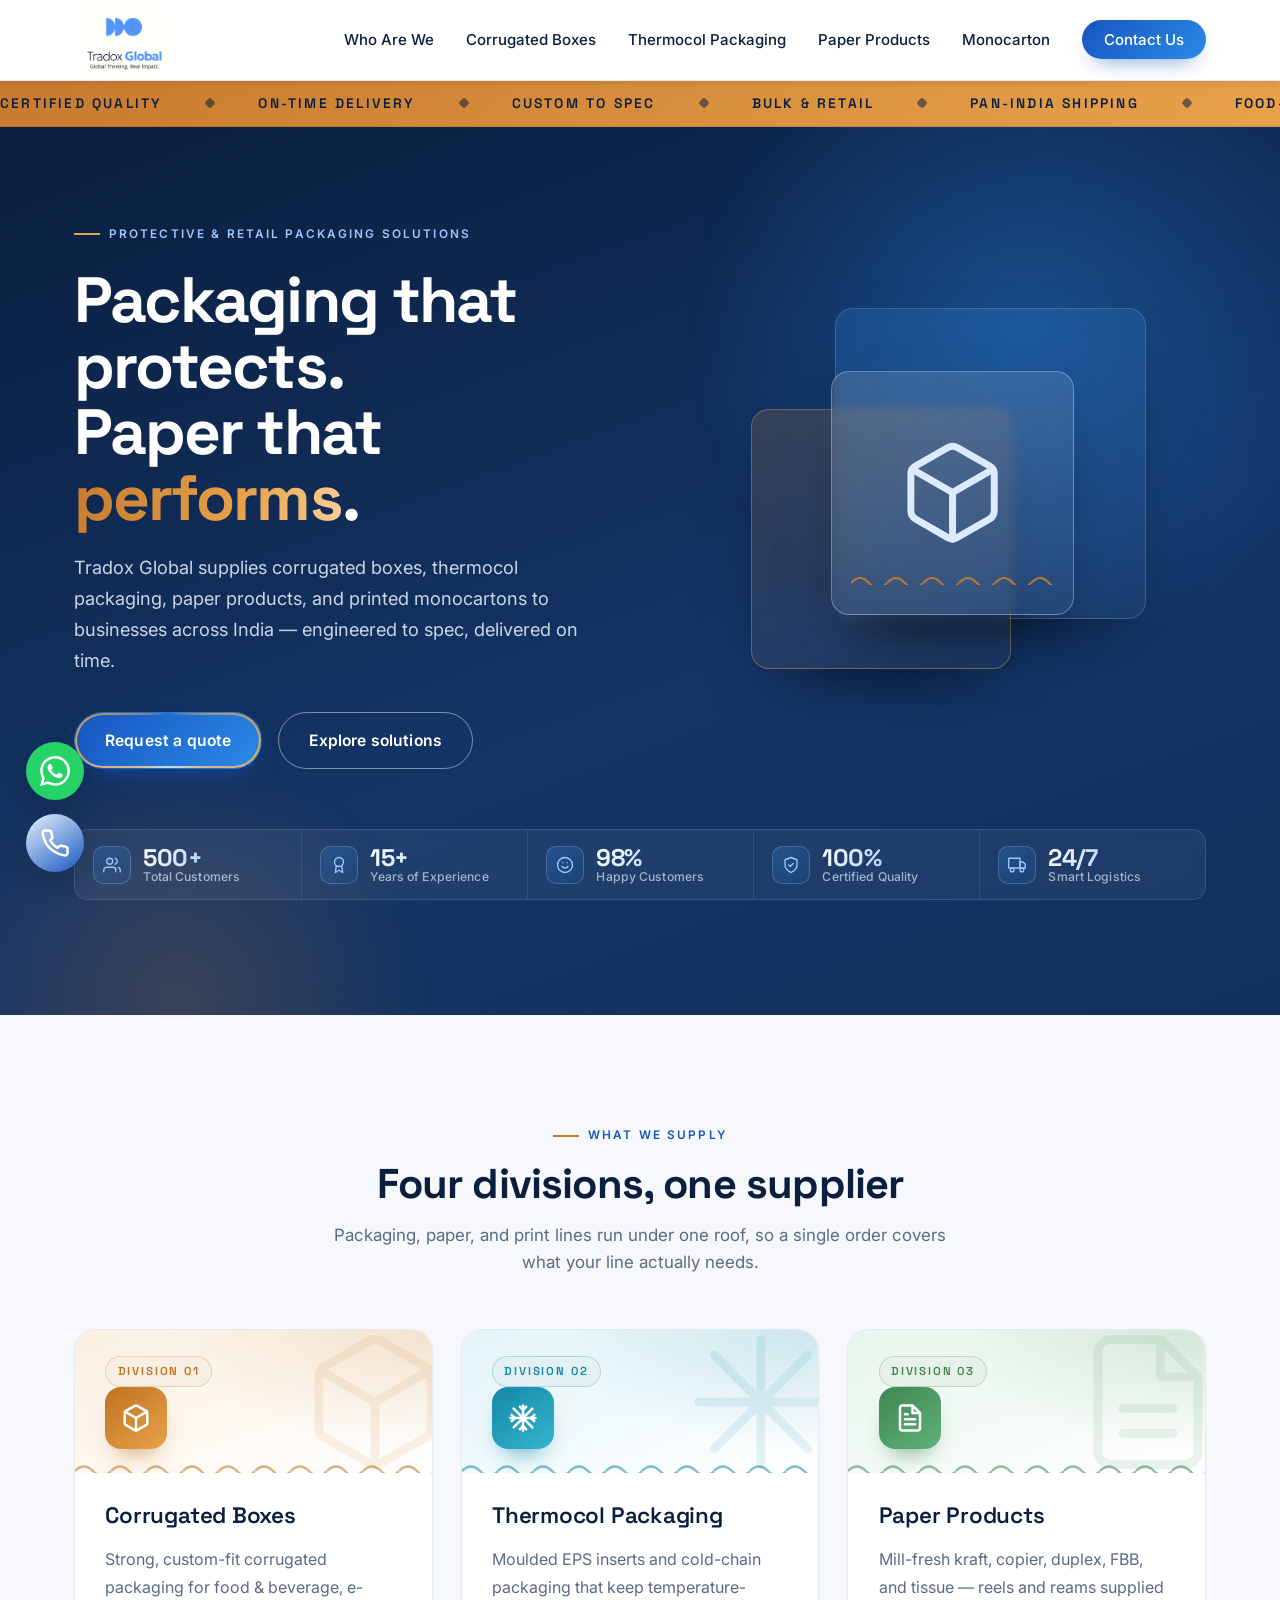
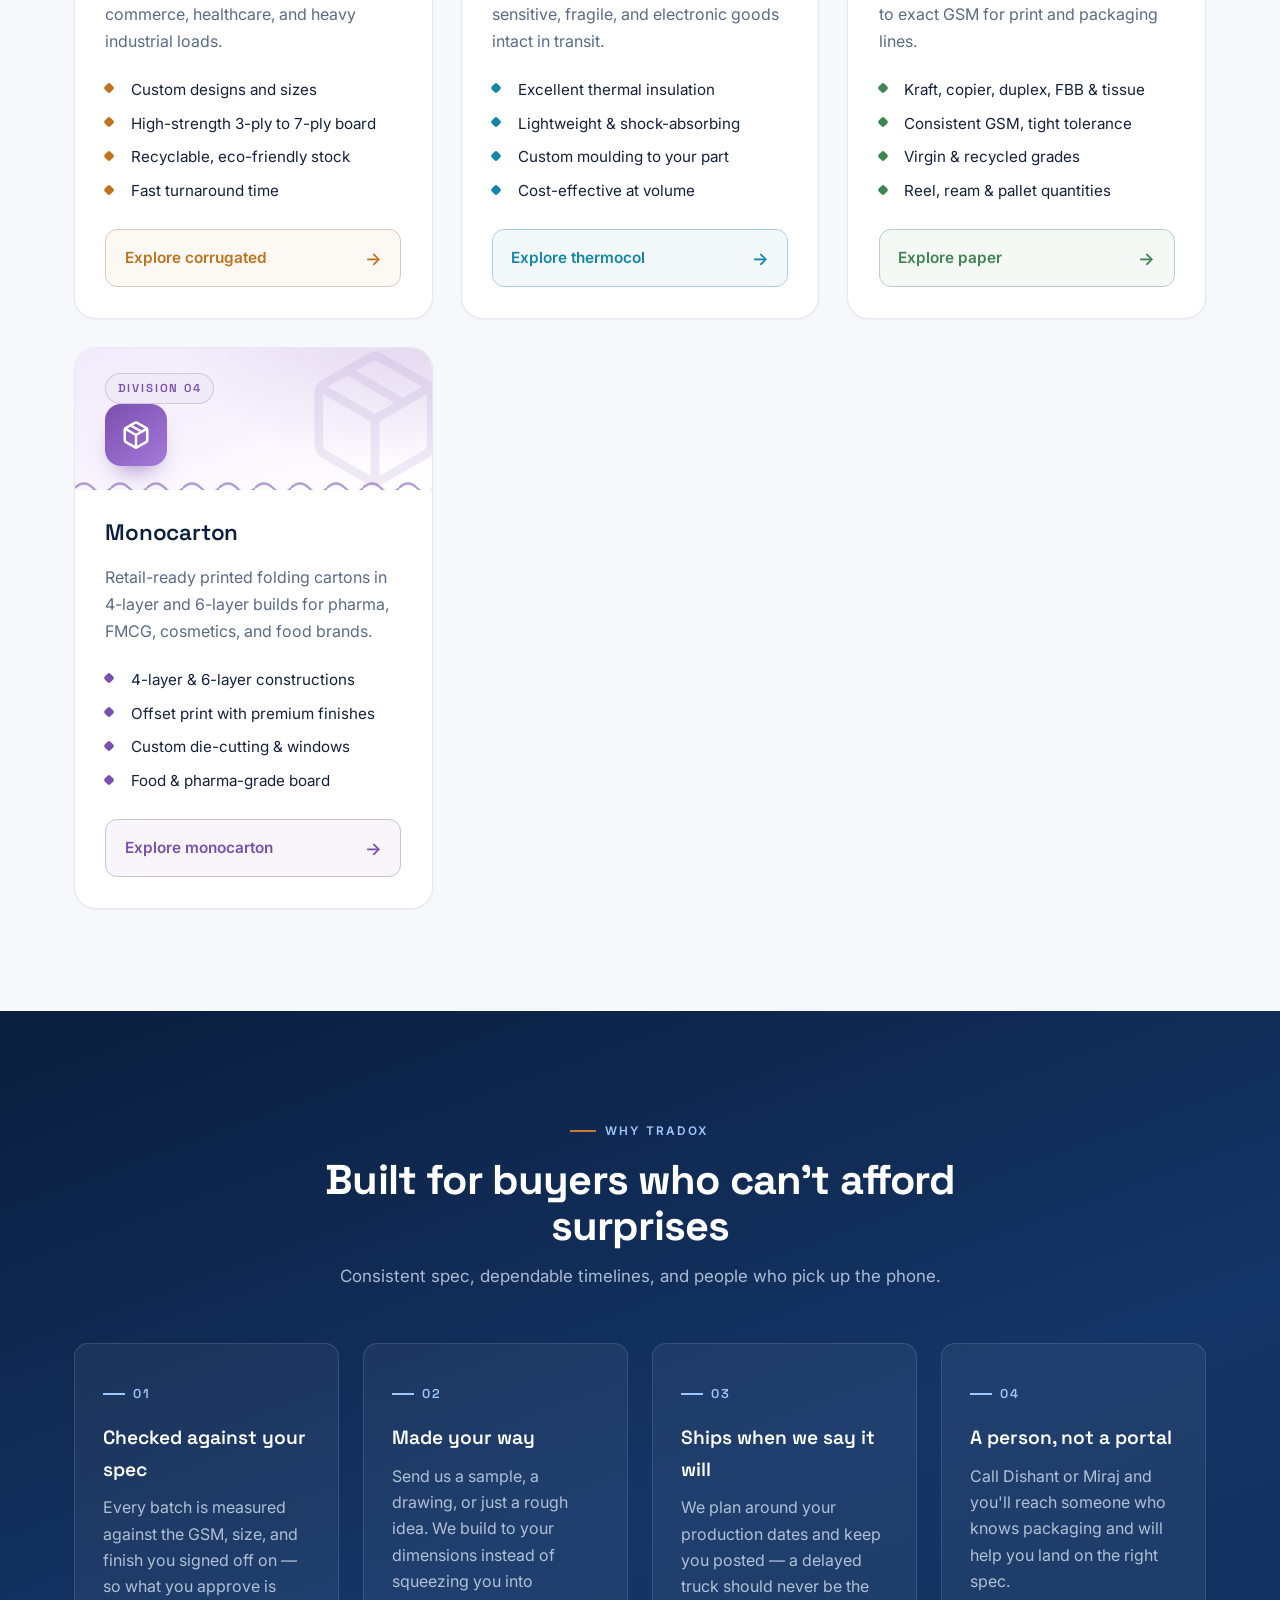
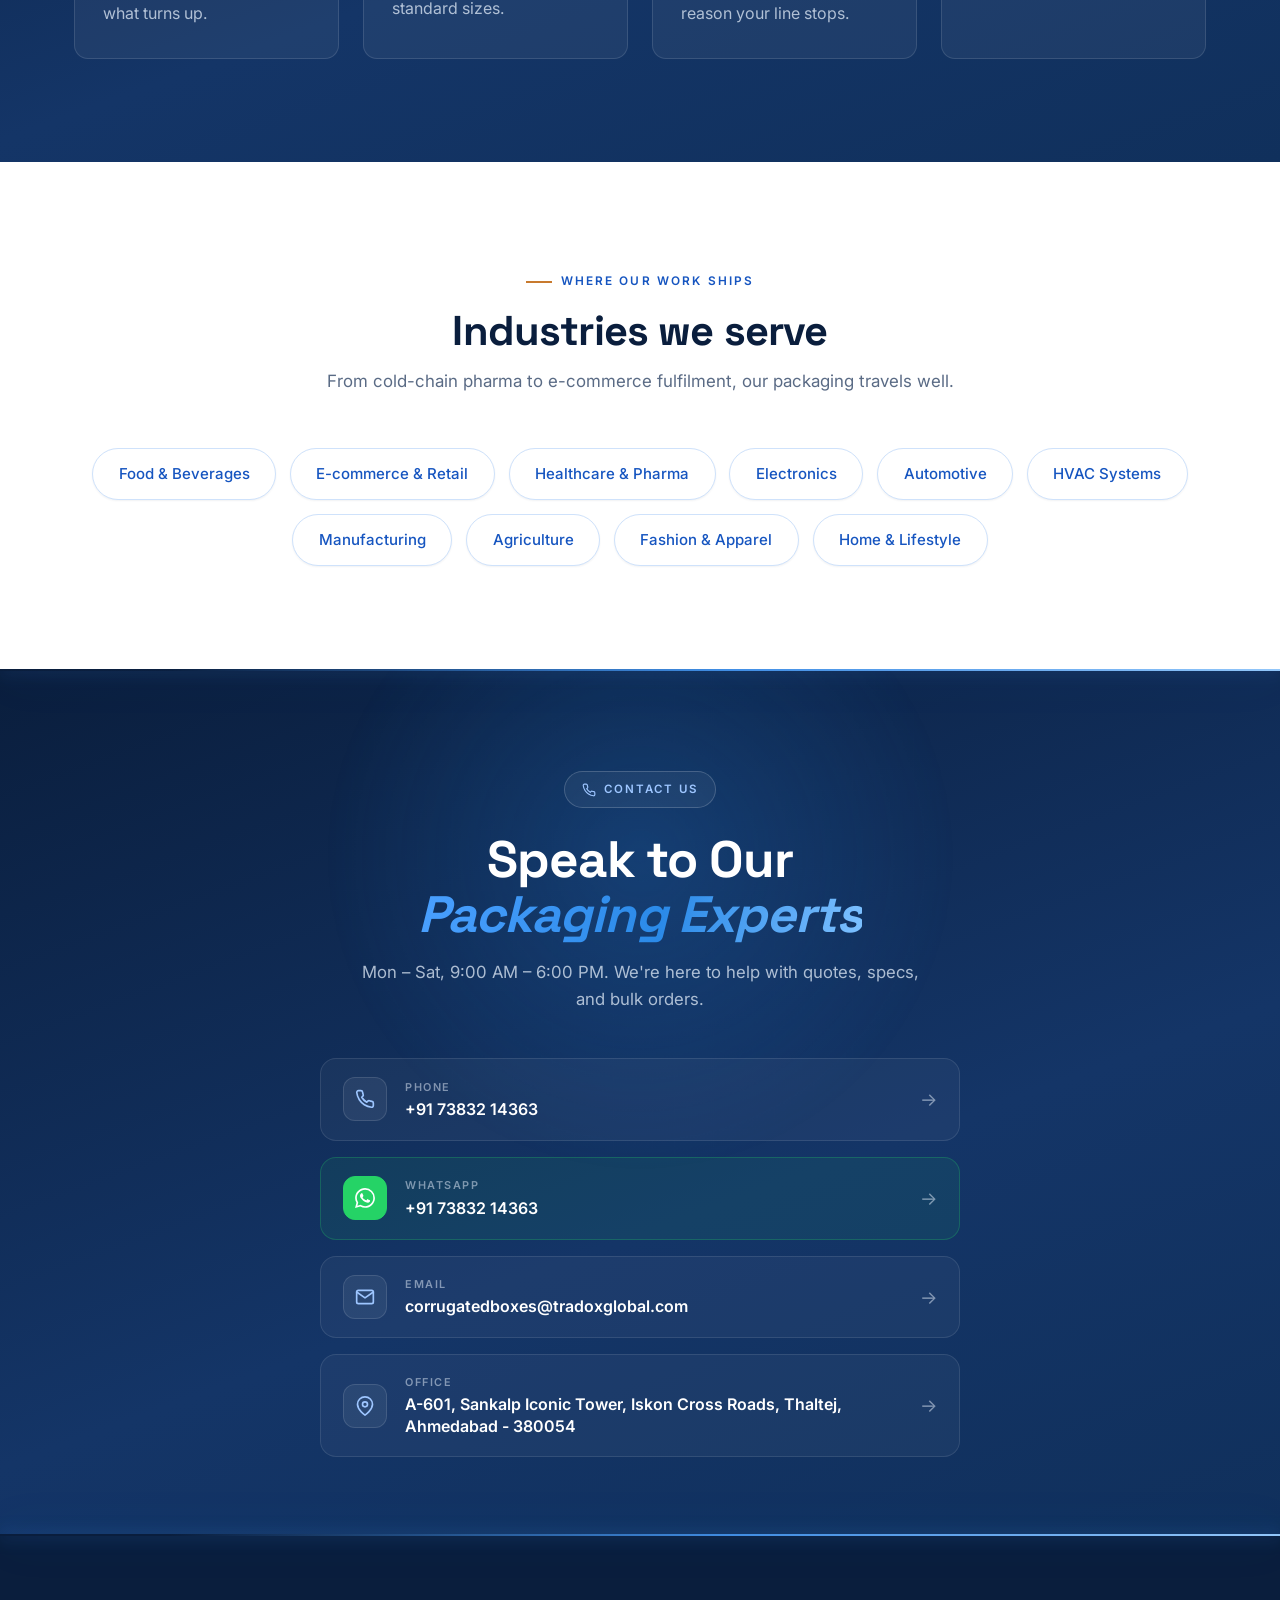
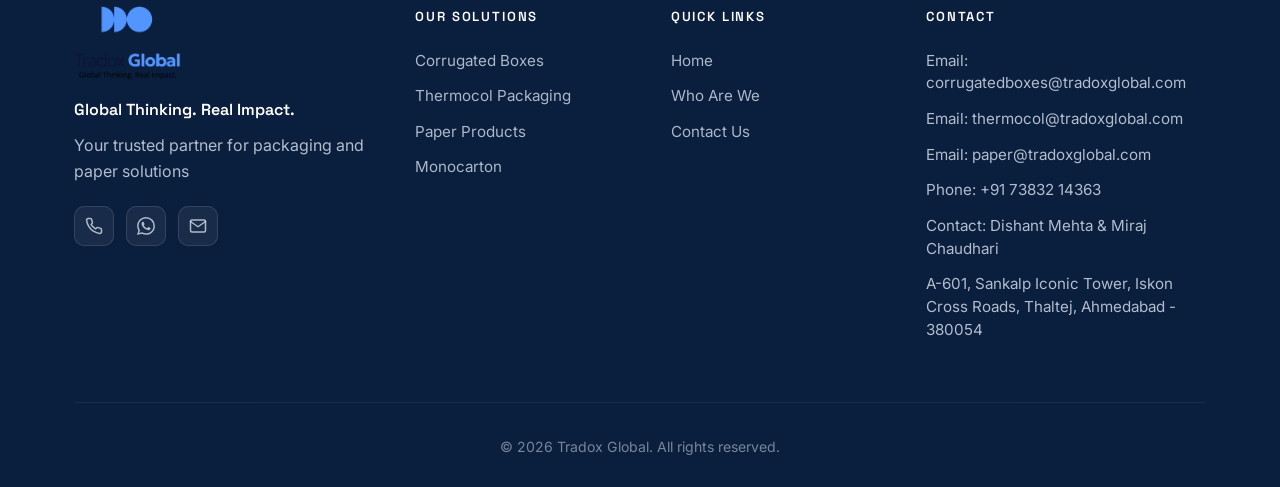
==== index.html @ 4d8f0512 "Add Tradox 'DDO' mark as favicon across all pages Co-authored-by: Cursor <cursoragent@cursor.com>" ====
<!DOCTYPE html>
<html lang="en">
<head>
    <meta charset="UTF-8">
    <meta name="viewport" content="width=device-width, initial-scale=1.0">
    <title>Tradox Global — Corrugated, thermocol, paper & monocarton packaging</title>
    <link rel="preconnect" href="https://fonts.googleapis.com">
    <link rel="preconnect" href="https://fonts.gstatic.com" crossorigin>
    <link href="https://fonts.googleapis.com/css2?family=Inter:wght@400;500;600;700&family=Space+Grotesk:wght@500;600;700&display=swap" rel="stylesheet">
    <link rel="stylesheet" href="styles.css">
    <link rel="icon" type="image/svg+xml" href="/favicon.svg">
    <link rel="alternate icon" href="/logo.png">
    <link rel="apple-touch-icon" href="/logo.png">
</head>
<body>
    <!-- Navigation -->
    <nav class="navbar">
        <div class="container">
            <div class="nav-wrapper">
                <div class="logo">
                    <a href="/">
                        <img src="logo.png" alt="Tradox Global" class="logo-img">
                    </a>
                </div>
                <ul class="nav-menu" id="navMenu">
                    <li><a href="/about">Who Are We</a></li>
                    <li><a href="/corrugated-boxes">Corrugated Boxes</a></li>
                    <li><a href="/thermocol-packaging">Thermocol Packaging</a></li>
                    <li><a href="/paper-products">Paper Products</a></li>
                    <li><a href="/monocarton">Monocarton</a></li>
                    <li><a href="/contact">Contact Us</a></li>
                </ul>
                <button class="mobile-menu-toggle" id="mobileMenuToggle">
                    <span></span>
                    <span></span>
                    <span></span>
                </button>
            </div>
        </div>
    </nav>

    <!-- Capabilities ribbon -->
    <div class="marquee" aria-hidden="true">
        <div class="marquee-track">
            <span class="marquee-item">Certified quality</span>
            <span class="marquee-item">On-time delivery</span>
            <span class="marquee-item">Custom to spec</span>
            <span class="marquee-item">Bulk &amp; retail</span>
            <span class="marquee-item">Pan-India shipping</span>
            <span class="marquee-item">Food-grade options</span>
            <span class="marquee-item">Recyclable stock</span>
            <span class="marquee-item">Engineered protection</span>
            <span class="marquee-item">Certified quality</span>
            <span class="marquee-item">On-time delivery</span>
            <span class="marquee-item">Custom to spec</span>
            <span class="marquee-item">Bulk &amp; retail</span>
            <span class="marquee-item">Pan-India shipping</span>
            <span class="marquee-item">Food-grade options</span>
            <span class="marquee-item">Recyclable stock</span>
            <span class="marquee-item">Engineered protection</span>
        </div>
    </div>

    <!-- Hero Section -->
    <section class="hero">
        <div class="container">
            <div class="hero-content">
                <span class="eyebrow">Protective &amp; retail packaging solutions</span>
                <h1 class="hero-title">Packaging that protects.<br>Paper that <span class="accent">performs</span>.</h1>
                <p class="hero-description">Tradox Global supplies corrugated boxes, thermocol packaging, paper products, and printed monocartons to businesses across India — engineered to spec, delivered on time.</p>
                <div class="hero-cta">
                    <a href="/contact" class="btn btn-primary btn-ring">Request a quote</a>
                    <a href="#solutions" class="btn btn-outline">Explore solutions</a>
                </div>
            </div>
            <div class="hero-visual" aria-hidden="true">
                <div class="box-card box-back"></div>
                <div class="box-card box-mid"></div>
                <div class="box-card box-front">
                    <svg viewBox="0 0 24 24" fill="none" stroke="currentColor" stroke-width="1.5" stroke-linecap="round" stroke-linejoin="round">
                        <path d="M21 16V8a2 2 0 0 0-1-1.73l-7-4a2 2 0 0 0-2 0l-7 4A2 2 0 0 0 3 8v8a2 2 0 0 0 1 1.73l7 4a2 2 0 0 0 2 0l7-4A2 2 0 0 0 21 16z"></path>
                        <polyline points="3.27 6.96 12 12.01 20.73 6.96"></polyline>
                        <line x1="12" y1="22.08" x2="12" y2="12"></line>
                    </svg>
                    <div class="flute-strip"></div>
                </div>
            </div>
        </div>
        <div class="hero-stats">
            <div class="container">
                <div class="stats-row">
                    <div class="stat-item">
                        <div class="stat-icon">
                            <svg viewBox="0 0 24 24" fill="none" stroke="currentColor" stroke-width="1.8" stroke-linecap="round" stroke-linejoin="round"><path d="M17 21v-2a4 4 0 0 0-4-4H5a4 4 0 0 0-4 4v2"></path><circle cx="9" cy="7" r="4"></circle><path d="M23 21v-2a4 4 0 0 0-3-3.87"></path><path d="M16 3.13a4 4 0 0 1 0 7.75"></path></svg>
                        </div>
                        <div class="stat-text">
                            <div class="stat-number">500+</div>
                            <div class="stat-label">Total Customers</div>
                        </div>
                    </div>
                    <div class="stat-item">
                        <div class="stat-icon">
                            <svg viewBox="0 0 24 24" fill="none" stroke="currentColor" stroke-width="1.8" stroke-linecap="round" stroke-linejoin="round"><circle cx="12" cy="8" r="6"></circle><path d="M15.477 12.89 17 22l-5-3-5 3 1.523-9.11"></path></svg>
                        </div>
                        <div class="stat-text">
                            <div class="stat-number">15+</div>
                            <div class="stat-label">Years of Experience</div>
                        </div>
                    </div>
                    <div class="stat-item">
                        <div class="stat-icon">
                            <svg viewBox="0 0 24 24" fill="none" stroke="currentColor" stroke-width="1.8" stroke-linecap="round" stroke-linejoin="round"><circle cx="12" cy="12" r="10"></circle><path d="M8 14s1.5 2 4 2 4-2 4-2"></path><line x1="9" y1="9" x2="9.01" y2="9"></line><line x1="15" y1="9" x2="15.01" y2="9"></line></svg>
                        </div>
                        <div class="stat-text">
                            <div class="stat-number">98%</div>
                            <div class="stat-label">Happy Customers</div>
                        </div>
                    </div>
                    <div class="stat-item">
                        <div class="stat-icon">
                            <svg viewBox="0 0 24 24" fill="none" stroke="currentColor" stroke-width="1.8" stroke-linecap="round" stroke-linejoin="round"><path d="M12 22s8-4 8-10V5l-8-3-8 3v7c0 6 8 10 8 10z"></path><path d="m9 12 2 2 4-4"></path></svg>
                        </div>
                        <div class="stat-text">
                            <div class="stat-number">100%</div>
                            <div class="stat-label">Certified Quality</div>
                        </div>
                    </div>
                    <div class="stat-item">
                        <div class="stat-icon">
                            <svg viewBox="0 0 24 24" fill="none" stroke="currentColor" stroke-width="1.8" stroke-linecap="round" stroke-linejoin="round"><rect x="1" y="3" width="15" height="13"></rect><polygon points="16 8 20 8 23 11 23 16 16 16 16 8"></polygon><circle cx="5.5" cy="18.5" r="2.5"></circle><circle cx="18.5" cy="18.5" r="2.5"></circle></svg>
                        </div>
                        <div class="stat-text">
                            <div class="stat-number">24/7</div>
                            <div class="stat-label">Smart Logistics</div>
                        </div>
                    </div>
                </div>
            </div>
        </div>
    </section>

    <!-- Business Divisions Section -->
    <section class="solutions" id="solutions">
        <div class="container">
            <div class="section-header">
                <span class="eyebrow">What we supply</span>
                <h2>Four divisions, one supplier</h2>
                <p>Packaging, paper, and print lines run under one roof, so a single order covers what your line actually needs.</p>
            </div>
            
            <div class="solutions-grid">
                <!-- Corrugated Boxes -->
                <article class="solution-card sc-kraft">
                    <div class="solution-media">
                        <span class="solution-index">Division 01</span>
                        <div class="solution-icon">
                            <svg xmlns="http://www.w3.org/2000/svg" viewBox="0 0 24 24" fill="none" stroke="currentColor" stroke-width="2" stroke-linecap="round" stroke-linejoin="round">
                                <path d="M21 16V8a2 2 0 0 0-1-1.73l-7-4a2 2 0 0 0-2 0l-7 4A2 2 0 0 0 3 8v8a2 2 0 0 0 1 1.73l7 4a2 2 0 0 0 2 0l7-4A2 2 0 0 0 21 16z"></path>
                                <polyline points="3.27 6.96 12 12.01 20.73 6.96"></polyline>
                                <line x1="12" y1="22.08" x2="12" y2="12"></line>
                            </svg>
                        </div>
                        <svg class="solution-watermark" viewBox="0 0 24 24" fill="none" stroke="currentColor" stroke-width="1.4" stroke-linecap="round" stroke-linejoin="round" aria-hidden="true">
                            <path d="M21 16V8a2 2 0 0 0-1-1.73l-7-4a2 2 0 0 0-2 0l-7 4A2 2 0 0 0 3 8v8a2 2 0 0 0 1 1.73l7 4a2 2 0 0 0 2 0l7-4A2 2 0 0 0 21 16z"></path>
                            <polyline points="3.27 6.96 12 12.01 20.73 6.96"></polyline>
                            <line x1="12" y1="22.08" x2="12" y2="12"></line>
                        </svg>
                        <span class="solution-flute"></span>
                    </div>
                    <div class="solution-body">
                        <h3>Corrugated Boxes</h3>
                        <p>Strong, custom-fit corrugated packaging for food &amp; beverage, e-commerce, healthcare, and heavy industrial loads.</p>
                        <ul class="solution-features">
                            <li>Custom designs and sizes</li>
                            <li>High-strength 3-ply to 7-ply board</li>
                            <li>Recyclable, eco-friendly stock</li>
                            <li>Fast turnaround time</li>
                        </ul>
                        <a href="/corrugated-boxes" class="solution-cta">Explore corrugated <span aria-hidden="true">&rarr;</span></a>
                    </div>
                </article>

                <!-- Thermocol Packaging -->
                <article class="solution-card sc-cyan">
                    <div class="solution-media">
                        <span class="solution-index">Division 02</span>
                        <div class="solution-icon">
                            <svg xmlns="http://www.w3.org/2000/svg" viewBox="0 0 24 24" fill="none" stroke="currentColor" stroke-width="2" stroke-linecap="round" stroke-linejoin="round">
                                <path d="M12 2v20M2 12h20M4.5 4.5l15 15M19.5 4.5l-15 15"></path>
                                <path d="M12 5.5 9.5 3M12 5.5 14.5 3M12 18.5 9.5 21M12 18.5 14.5 21"></path>
                                <path d="M5.5 12 3 9.5M5.5 12 3 14.5M18.5 12 21 9.5M18.5 12 21 14.5"></path>
                            </svg>
                        </div>
                        <svg class="solution-watermark" viewBox="0 0 24 24" fill="none" stroke="currentColor" stroke-width="1.4" stroke-linecap="round" stroke-linejoin="round" aria-hidden="true">
                            <path d="M12 2v20M2 12h20M4.5 4.5l15 15M19.5 4.5l-15 15"></path>
                        </svg>
                        <span class="solution-flute"></span>
                    </div>
                    <div class="solution-body">
                        <h3>Thermocol Packaging</h3>
                        <p>Moulded EPS inserts and cold-chain packaging that keep temperature-sensitive, fragile, and electronic goods intact in transit.</p>
                        <ul class="solution-features">
                            <li>Excellent thermal insulation</li>
                            <li>Lightweight &amp; shock-absorbing</li>
                            <li>Custom moulding to your part</li>
                            <li>Cost-effective at volume</li>
                        </ul>
                        <a href="/thermocol-packaging" class="solution-cta">Explore thermocol <span aria-hidden="true">&rarr;</span></a>
                    </div>
                </article>

                <!-- Paper Products -->
                <article class="solution-card sc-paper">
                    <div class="solution-media">
                        <span class="solution-index">Division 03</span>
                        <div class="solution-icon">
                            <svg xmlns="http://www.w3.org/2000/svg" viewBox="0 0 24 24" fill="none" stroke="currentColor" stroke-width="2" stroke-linecap="round" stroke-linejoin="round">
                                <path d="M14 2H6a2 2 0 0 0-2 2v16a2 2 0 0 0 2 2h12a2 2 0 0 0 2-2V8z"></path>
                                <polyline points="14 2 14 8 20 8"></polyline>
                                <line x1="8" y1="13" x2="16" y2="13"></line>
                                <line x1="8" y1="17" x2="16" y2="17"></line>
                                <line x1="8" y1="9" x2="10" y2="9"></line>
                            </svg>
                        </div>
                        <svg class="solution-watermark" viewBox="0 0 24 24" fill="none" stroke="currentColor" stroke-width="1.4" stroke-linecap="round" stroke-linejoin="round" aria-hidden="true">
                            <path d="M14 2H6a2 2 0 0 0-2 2v16a2 2 0 0 0 2 2h12a2 2 0 0 0 2-2V8z"></path>
                            <polyline points="14 2 14 8 20 8"></polyline>
                            <line x1="8" y1="13" x2="16" y2="13"></line>
                            <line x1="8" y1="17" x2="16" y2="17"></line>
                        </svg>
                        <span class="solution-flute"></span>
                    </div>
                    <div class="solution-body">
                        <h3>Paper Products</h3>
                        <p>Mill-fresh kraft, copier, duplex, FBB, and tissue — reels and reams supplied to exact GSM for print and packaging lines.</p>
                        <ul class="solution-features">
                            <li>Kraft, copier, duplex, FBB &amp; tissue</li>
                            <li>Consistent GSM, tight tolerance</li>
                            <li>Virgin &amp; recycled grades</li>
                            <li>Reel, ream &amp; pallet quantities</li>
                        </ul>
                        <a href="/paper-products" class="solution-cta">Explore paper <span aria-hidden="true">&rarr;</span></a>
                    </div>
                </article>

                <!-- Monocarton -->
                <article class="solution-card sc-mono">
                    <div class="solution-media">
                        <span class="solution-index">Division 04</span>
                        <div class="solution-icon">
                            <svg xmlns="http://www.w3.org/2000/svg" viewBox="0 0 24 24" fill="none" stroke="currentColor" stroke-width="2" stroke-linecap="round" stroke-linejoin="round">
                                <line x1="16.5" y1="9.4" x2="7.5" y2="4.21"></line>
                                <path d="M21 16V8a2 2 0 0 0-1-1.73l-7-4a2 2 0 0 0-2 0l-7 4A2 2 0 0 0 3 8v8a2 2 0 0 0 1 1.73l7 4a2 2 0 0 0 2 0l7-4A2 2 0 0 0 21 16z"></path>
                                <polyline points="3.27 6.96 12 12.01 20.73 6.96"></polyline>
                                <line x1="12" y1="22.08" x2="12" y2="12"></line>
                            </svg>
                        </div>
                        <svg class="solution-watermark" viewBox="0 0 24 24" fill="none" stroke="currentColor" stroke-width="1.4" stroke-linecap="round" stroke-linejoin="round" aria-hidden="true">
                            <line x1="16.5" y1="9.4" x2="7.5" y2="4.21"></line>
                            <path d="M21 16V8a2 2 0 0 0-1-1.73l-7-4a2 2 0 0 0-2 0l-7 4A2 2 0 0 0 3 8v8a2 2 0 0 0 1 1.73l7 4a2 2 0 0 0 2 0l7-4A2 2 0 0 0 21 16z"></path>
                            <polyline points="3.27 6.96 12 12.01 20.73 6.96"></polyline>
                            <line x1="12" y1="22.08" x2="12" y2="12"></line>
                        </svg>
                        <span class="solution-flute"></span>
                    </div>
                    <div class="solution-body">
                        <h3>Monocarton</h3>
                        <p>Retail-ready printed folding cartons in 4-layer and 6-layer builds for pharma, FMCG, cosmetics, and food brands.</p>
                        <ul class="solution-features">
                            <li>4-layer &amp; 6-layer constructions</li>
                            <li>Offset print with premium finishes</li>
                            <li>Custom die-cutting &amp; windows</li>
                            <li>Food &amp; pharma-grade board</li>
                        </ul>
                        <a href="/monocarton" class="solution-cta">Explore monocarton <span aria-hidden="true">&rarr;</span></a>
                    </div>
                </article>
            </div>
        </div>
    </section>

    <!-- Why Choose Us Section -->
    <section class="why-choose-us why-choose-dark">
        <div class="container">
            <div class="section-header">
                <span class="eyebrow">Why Tradox</span>
                <h2>Built for buyers who can't afford surprises</h2>
                <p>Consistent spec, dependable timelines, and people who pick up the phone.</p>
            </div>
            
            <div class="features-grid">
                <div class="feature-item">
                    <div class="feature-number">01</div>
                    <h3>Checked against your spec</h3>
                    <p>Every batch is measured against the GSM, size, and finish you signed off on — so what you approve is what turns up.</p>
                </div>
                <div class="feature-item">
                    <div class="feature-number">02</div>
                    <h3>Made your way</h3>
                    <p>Send us a sample, a drawing, or just a rough idea. We build to your dimensions instead of squeezing you into standard sizes.</p>
                </div>
                <div class="feature-item">
                    <div class="feature-number">03</div>
                    <h3>Ships when we say it will</h3>
                    <p>We plan around your production dates and keep you posted — a delayed truck should never be the reason your line stops.</p>
                </div>
                <div class="feature-item">
                    <div class="feature-number">04</div>
                    <h3>A person, not a portal</h3>
                    <p>Call Dishant or Miraj and you'll reach someone who knows packaging and will help you land on the right spec.</p>
                </div>
            </div>
        </div>
    </section>

    <!-- Industries We Serve -->
    <section class="industries">
        <div class="container">
            <div class="section-header">
                <span class="eyebrow">Where our work ships</span>
                <h2>Industries we serve</h2>
                <p>From cold-chain pharma to e-commerce fulfilment, our packaging travels well.</p>
            </div>
            
            <div class="industries-grid">
                <div class="industry-tag">Food & Beverages</div>
                <div class="industry-tag">E-commerce & Retail</div>
                <div class="industry-tag">Healthcare & Pharma</div>
                <div class="industry-tag">Electronics</div>
                <div class="industry-tag">Automotive</div>
                <div class="industry-tag">HVAC Systems</div>
                <div class="industry-tag">Manufacturing</div>
                <div class="industry-tag">Agriculture</div>
                <div class="industry-tag">Fashion & Apparel</div>
                <div class="industry-tag">Home & Lifestyle</div>
            </div>
        </div>
    </section>

    <!-- Contact CTA -->
    <section class="contact-cta">
        <div class="container">
            <span class="eyebrow-pill">
                <svg viewBox="0 0 24 24" fill="none" stroke="currentColor" stroke-width="2" stroke-linecap="round" stroke-linejoin="round" aria-hidden="true"><path d="M22 16.92v3a2 2 0 0 1-2.18 2 19.79 19.79 0 0 1-8.63-3.07 19.5 19.5 0 0 1-6-6 19.79 19.79 0 0 1-3.07-8.67A2 2 0 0 1 4.11 2h3a2 2 0 0 1 2 1.72c.13.96.36 1.9.7 2.81a2 2 0 0 1-.45 2.11L8.09 9.91a16 16 0 0 0 6 6l1.27-1.27a2 2 0 0 1 2.11-.45c.9.34 1.85.57 2.81.7A2 2 0 0 1 22 16.92z"></path></svg>
                Contact Us
            </span>
            <h2 class="contact-cta-title">Speak to Our<br><span class="accent">Packaging Experts</span></h2>
            <p class="contact-cta-sub">Mon &ndash; Sat, 9:00 AM &ndash; 6:00 PM. We're here to help with quotes, specs, and bulk orders.</p>

            <div class="contact-cards">
                <a class="contact-card" href="tel:+917383214363">
                    <span class="cc-icon">
                        <svg viewBox="0 0 24 24" fill="none" stroke="currentColor" stroke-width="2" stroke-linecap="round" stroke-linejoin="round"><path d="M22 16.92v3a2 2 0 0 1-2.18 2 19.79 19.79 0 0 1-8.63-3.07 19.5 19.5 0 0 1-6-6 19.79 19.79 0 0 1-3.07-8.67A2 2 0 0 1 4.11 2h3a2 2 0 0 1 2 1.72c.13.96.36 1.9.7 2.81a2 2 0 0 1-.45 2.11L8.09 9.91a16 16 0 0 0 6 6l1.27-1.27a2 2 0 0 1 2.11-.45c.9.34 1.85.57 2.81.7A2 2 0 0 1 22 16.92z"></path></svg>
                    </span>
                    <span class="cc-text">
                        <span class="cc-label">Phone</span>
                        <span class="cc-value">+91 73832 14363</span>
                    </span>
                    <span class="cc-arrow" aria-hidden="true">&rarr;</span>
                </a>

                <a class="contact-card cc-whatsapp" href="https://wa.me/917383214363" target="_blank" rel="noopener">
                    <span class="cc-icon">
                        <svg viewBox="0 0 24 24" fill="currentColor" aria-hidden="true"><path d="M17.472 14.382c-.297-.149-1.758-.867-2.03-.967-.273-.099-.471-.148-.67.15-.197.297-.767.966-.94 1.164-.173.199-.347.223-.644.075-.297-.15-1.255-.463-2.39-1.475-.883-.788-1.48-1.761-1.653-2.059-.173-.297-.018-.458.13-.606.134-.133.298-.347.446-.52.149-.174.198-.298.298-.497.099-.198.05-.371-.025-.52-.075-.149-.669-1.612-.916-2.207-.242-.579-.487-.5-.669-.51-.173-.008-.371-.01-.57-.01-.198 0-.52.074-.792.372-.272.297-1.04 1.016-1.04 2.479 0 1.462 1.065 2.875 1.213 3.074.149.198 2.096 3.2 5.077 4.487.709.306 1.262.489 1.694.625.712.227 1.36.195 1.871.118.571-.085 1.758-.719 2.006-1.413.248-.694.248-1.289.173-1.413-.074-.124-.272-.198-.57-.347m-5.421 7.403h-.004a9.87 9.87 0 01-5.031-1.378l-.361-.214-3.741.982.998-3.648-.235-.374a9.86 9.86 0 01-1.51-5.26c.001-5.45 4.436-9.884 9.888-9.884 2.64 0 5.122 1.03 6.988 2.898a9.825 9.825 0 012.893 6.994c-.003 5.45-4.437 9.884-9.885 9.884m8.413-18.297A11.815 11.815 0 0012.05 0C5.495 0 .16 5.335.157 11.892c0 2.096.547 4.142 1.588 5.945L.057 24l6.305-1.654a11.882 11.882 0 005.683 1.448h.005c6.554 0 11.89-5.335 11.893-11.893a11.821 11.821 0 00-3.48-8.413z"></path></svg>
                    </span>
                    <span class="cc-text">
                        <span class="cc-label">WhatsApp</span>
                        <span class="cc-value">+91 73832 14363</span>
                    </span>
                    <span class="cc-arrow" aria-hidden="true">&rarr;</span>
                </a>

                <a class="contact-card" href="mailto:corrugatedboxes@tradoxglobal.com">
                    <span class="cc-icon">
                        <svg viewBox="0 0 24 24" fill="none" stroke="currentColor" stroke-width="2" stroke-linecap="round" stroke-linejoin="round"><path d="M4 4h16a2 2 0 0 1 2 2v12a2 2 0 0 1-2 2H4a2 2 0 0 1-2-2V6a2 2 0 0 1 2-2z"></path><polyline points="22 6 12 13 2 6"></polyline></svg>
                    </span>
                    <span class="cc-text">
                        <span class="cc-label">Email</span>
                        <span class="cc-value">corrugatedboxes@tradoxglobal.com</span>
                    </span>
                    <span class="cc-arrow" aria-hidden="true">&rarr;</span>
                </a>

                <a class="contact-card" href="https://maps.google.com/?q=Sankalp+Iconic+Tower+Iskon+Cross+Roads+Thaltej+Ahmedabad+380054" target="_blank" rel="noopener">
                    <span class="cc-icon">
                        <svg viewBox="0 0 24 24" fill="none" stroke="currentColor" stroke-width="2" stroke-linecap="round" stroke-linejoin="round"><path d="M21 10c0 7-9 13-9 13s-9-6-9-13a9 9 0 0 1 18 0z"></path><circle cx="12" cy="10" r="3"></circle></svg>
                    </span>
                    <span class="cc-text">
                        <span class="cc-label">Office</span>
                        <span class="cc-value">A-601, Sankalp Iconic Tower, Iskon Cross Roads, Thaltej, Ahmedabad - 380054</span>
                    </span>
                    <span class="cc-arrow" aria-hidden="true">&rarr;</span>
                </a>
            </div>
        </div>
    </section>

    <!-- Footer -->
    <footer class="footer">
        <div class="container">
            <div class="footer-grid">
                <div class="footer-col">
                    <img src="logo-white.png" alt="Tradox Global" class="footer-logo">
                    <p class="footer-tagline">Global Thinking. Real Impact.</p>
                    <p>Your trusted partner for packaging and paper solutions</p>
                    <div class="footer-social">
                        <a href="tel:+917383214363" aria-label="Call us">
                            <svg viewBox="0 0 24 24" fill="none" stroke="currentColor" stroke-width="2" stroke-linecap="round" stroke-linejoin="round"><path d="M22 16.92v3a2 2 0 0 1-2.18 2 19.79 19.79 0 0 1-8.63-3.07 19.5 19.5 0 0 1-6-6 19.79 19.79 0 0 1-3.07-8.67A2 2 0 0 1 4.11 2h3a2 2 0 0 1 2 1.72c.13.96.36 1.9.7 2.81a2 2 0 0 1-.45 2.11L8.09 9.91a16 16 0 0 0 6 6l1.27-1.27a2 2 0 0 1 2.11-.45c.9.34 1.85.57 2.81.7A2 2 0 0 1 22 16.92z"></path></svg>
                        </a>
                        <a href="https://wa.me/917383214363" class="is-whatsapp" target="_blank" rel="noopener" aria-label="WhatsApp">
                            <svg viewBox="0 0 24 24" fill="currentColor" aria-hidden="true"><path d="M17.472 14.382c-.297-.149-1.758-.867-2.03-.967-.273-.099-.471-.148-.67.15-.197.297-.767.966-.94 1.164-.173.199-.347.223-.644.075-.297-.15-1.255-.463-2.39-1.475-.883-.788-1.48-1.761-1.653-2.059-.173-.297-.018-.458.13-.606.134-.133.298-.347.446-.52.149-.174.198-.298.298-.497.099-.198.05-.371-.025-.52-.075-.149-.669-1.612-.916-2.207-.242-.579-.487-.5-.669-.51-.173-.008-.371-.01-.57-.01-.198 0-.52.074-.792.372-.272.297-1.04 1.016-1.04 2.479 0 1.462 1.065 2.875 1.213 3.074.149.198 2.096 3.2 5.077 4.487.709.306 1.262.489 1.694.625.712.227 1.36.195 1.871.118.571-.085 1.758-.719 2.006-1.413.248-.694.248-1.289.173-1.413-.074-.124-.272-.198-.57-.347m-5.421 7.403h-.004a9.87 9.87 0 01-5.031-1.378l-.361-.214-3.741.982.998-3.648-.235-.374a9.86 9.86 0 01-1.51-5.26c.001-5.45 4.436-9.884 9.888-9.884 2.64 0 5.122 1.03 6.988 2.898a9.825 9.825 0 012.893 6.994c-.003 5.45-4.437 9.884-9.885 9.884m8.413-18.297A11.815 11.815 0 0012.05 0C5.495 0 .16 5.335.157 11.892c0 2.096.547 4.142 1.588 5.945L.057 24l6.305-1.654a11.882 11.882 0 005.683 1.448h.005c6.554 0 11.89-5.335 11.893-11.893a11.821 11.821 0 00-3.48-8.413z"></path></svg>
                        </a>
                        <a href="mailto:corrugatedboxes@tradoxglobal.com" aria-label="Email us">
                            <svg viewBox="0 0 24 24" fill="none" stroke="currentColor" stroke-width="2" stroke-linecap="round" stroke-linejoin="round"><path d="M4 4h16a2 2 0 0 1 2 2v12a2 2 0 0 1-2 2H4a2 2 0 0 1-2-2V6a2 2 0 0 1 2-2z"></path><polyline points="22 6 12 13 2 6"></polyline></svg>
                        </a>
                    </div>
                </div>
                
                <div class="footer-col">
                    <h4>Our Solutions</h4>
                    <ul>
                        <li><a href="/corrugated-boxes">Corrugated Boxes</a></li>
                        <li><a href="/thermocol-packaging">Thermocol Packaging</a></li>
                        <li><a href="/paper-products">Paper Products</a></li>
                    <li><a href="/monocarton">Monocarton</a></li>
                    </ul>
                </div>
                
                <div class="footer-col">
                    <h4>Quick Links</h4>
                    <ul>
                        <li><a href="/">Home</a></li>
                        <li><a href="/about">Who Are We</a></li>
                        <li><a href="/contact">Contact Us</a></li>
                    </ul>
                </div>
                
                <div class="footer-col">
                    <h4>Contact</h4>
                    <ul>
                        <li>Email: corrugatedboxes@tradoxglobal.com</li>
                        <li>Email: thermocol@tradoxglobal.com</li>
                        <li>Email: paper@tradoxglobal.com</li>
                        <li>Phone: +91 73832 14363</li>
                        <li>Contact: Dishant Mehta &amp; Miraj Chaudhari</li>
                        <li>A-601, Sankalp Iconic Tower, Iskon Cross Roads, Thaltej, Ahmedabad - 380054</li>
                    </ul>
                </div>
            </div>
            
            <div class="footer-bottom">
                <p>&copy; 2026 Tradox Global. All rights reserved.</p>
            </div>
        </div>
    </footer>

    <!-- Floating quick-contact buttons (Google Ads / GA4 trackable) -->
    <div class="floating-contact" aria-label="Quick contact">
        <a href="https://wa.me/917383214363?text=Hi%20Tradox%20Global%2C%20I%27d%20like%20to%20enquire%20about%20your%20products." class="fab fab-whatsapp" target="_blank" rel="noopener" data-ga-event="whatsapp_click" data-ga-label="floating_button" aria-label="Chat with us on WhatsApp">
            <svg viewBox="0 0 24 24" fill="currentColor" aria-hidden="true"><path d="M17.472 14.382c-.297-.149-1.758-.867-2.03-.967-.273-.099-.471-.148-.67.15-.197.297-.767.966-.94 1.164-.173.199-.347.223-.644.075-.297-.15-1.255-.463-2.39-1.475-.883-.788-1.48-1.761-1.653-2.059-.173-.297-.018-.458.13-.606.134-.133.298-.347.446-.52.149-.174.198-.298.298-.497.099-.198.05-.371-.025-.52-.075-.149-.669-1.612-.916-2.207-.242-.579-.487-.5-.669-.51-.173-.008-.371-.01-.57-.01-.198 0-.52.074-.792.372-.272.297-1.04 1.016-1.04 2.479 0 1.462 1.065 2.875 1.213 3.074.149.198 2.096 3.2 5.077 4.487.709.306 1.262.489 1.694.625.712.227 1.36.195 1.871.118.571-.085 1.758-.719 2.006-1.413.248-.694.248-1.289.173-1.413-.074-.124-.272-.198-.57-.347m-5.421 7.403h-.004a9.87 9.87 0 01-5.031-1.378l-.361-.214-3.741.982.998-3.648-.235-.374a9.86 9.86 0 01-1.51-5.26c.001-5.45 4.436-9.884 9.888-9.884 2.64 0 5.122 1.03 6.988 2.898a9.825 9.825 0 012.893 6.994c-.003 5.45-4.437 9.884-9.885 9.884m8.413-18.297A11.815 11.815 0 0012.05 0C5.495 0 .16 5.335.157 11.892c0 2.096.547 4.142 1.588 5.945L.057 24l6.305-1.654a11.882 11.882 0 005.683 1.448h.005c6.554 0 11.89-5.335 11.893-11.893a11.821 11.821 0 00-3.48-8.413z"></path></svg>
            <span class="fab-label">Chat on WhatsApp</span>
        </a>
        <a href="tel:+917383214363" class="fab fab-call" data-ga-event="call_click" data-ga-label="floating_button" aria-label="Call us">
            <svg viewBox="0 0 24 24" fill="none" stroke="currentColor" stroke-width="2" stroke-linecap="round" stroke-linejoin="round"><path d="M22 16.92v3a2 2 0 0 1-2.18 2 19.79 19.79 0 0 1-8.63-3.07 19.5 19.5 0 0 1-6-6 19.79 19.79 0 0 1-3.07-8.67A2 2 0 0 1 4.11 2h3a2 2 0 0 1 2 1.72c.13.96.36 1.9.7 2.81a2 2 0 0 1-.45 2.11L8.09 9.91a16 16 0 0 0 6 6l1.27-1.27a2 2 0 0 1 2.11-.45c.9.34 1.85.57 2.81.7A2 2 0 0 1 22 16.92z"></path></svg>
            <span class="fab-label">Call us</span>
        </a>
    </div>

    <script src="script.js"></script>
</body>
</html>
---- styles.css ----
/* ============================================================
   Tradox Global — Design System
   Direction: royal-blue "corporate trust" (ref: GCA) grounded in
   the product's own material — corrugated kraft + a fluted signature.
   Display: Space Grotesk · Body: Inter
   ============================================================ */

/* ---------- Reset ---------- */
*,
*::before,
*::after {
    margin: 0;
    padding: 0;
    box-sizing: border-box;
}

:root {
    /* Blue trust family */
    --ink: #0A1E3D;
    --ink-2: #12294D;
    --blue: #1655C0;
    --blue-2: #2B8AE8;
    --sky: #E9F2FE;
    --sky-line: #CFE2FB;

    /* Kraft accent — the corrugated-board note */
    --kraft: #C87A2E;
    --kraft-soft: #E7A24A;

    /* Neutrals */
    --paper: #F6F8FB;
    --card: #FFFFFF;
    --text: #14213A;
    --muted: #5A6B85;
    --line: #E4EAF2;
    --white: #FFFFFF;

    /* Effects */
    --shadow-sm: 0 1px 2px rgba(10, 30, 61, 0.06);
    --shadow: 0 10px 30px -12px rgba(10, 30, 61, 0.18);
    --shadow-lg: 0 28px 60px -24px rgba(10, 30, 61, 0.32);
    --ring: 0 0 0 1px var(--line);

    --r: 14px;
    --r-lg: 22px;
    --r-pill: 999px;

    --grad-blue: linear-gradient(135deg, #1655C0 0%, #2B8AE8 100%);
    --grad-ink: linear-gradient(160deg, #0A1E3D 0%, #143567 60%, #10305C 100%);

    /* Fluted divider (corrugated board edge) */
    --flute: url("data:image/svg+xml,%3Csvg xmlns='http://www.w3.org/2000/svg' width='36' height='14' viewBox='0 0 36 14'%3E%3Cpath d='M0 12 Q9 2 18 12 T36 12' fill='none' stroke='%23C87A2E' stroke-width='2'/%3E%3C/svg%3E");
    /* Same wave as an alpha mask so it can take any accent color */
    --flute-mask: url("data:image/svg+xml,%3Csvg xmlns='http://www.w3.org/2000/svg' width='36' height='12' viewBox='0 0 36 12'%3E%3Cpath d='M0 10 Q9 1 18 10 T36 10' fill='none' stroke='%23000' stroke-width='2.4'/%3E%3C/svg%3E");

    --section-y: clamp(4rem, 8vw, 7rem);

    /* Per-page accent (overridden by body theme classes) */
    --page-accent: #1655C0;
    --page-accent-2: #2B8AE8;
    --page-tint: #EAF2FE;
    --page-glow: rgba(43, 138, 232, 0.30);
}

/* Interior page themes, grounded in each product's material */
body.theme-kraft { --page-accent: #C0731F; --page-accent-2: #E7A24A; --page-tint: #FBF0E1; --page-glow: rgba(200, 122, 46, 0.34); }
body.theme-cyan  { --page-accent: #1487A6; --page-accent-2: #35B5D1; --page-tint: #E2F4F9; --page-glow: rgba(53, 181, 209, 0.32); }
body.theme-paper { --page-accent: #3F8552; --page-accent-2: #5FB27A; --page-tint: #E7F5EC; --page-glow: rgba(95, 178, 122, 0.32); }
body.theme-mono  { --page-accent: #7A4FB0; --page-accent-2: #A579D8; --page-tint: #F1EAFB; --page-glow: rgba(165, 121, 216, 0.32); }

/* ---------- Base ---------- */
html {
    scroll-behavior: smooth;
}

body {
    font-family: 'Inter', -apple-system, BlinkMacSystemFont, 'Segoe UI', Roboto, sans-serif;
    color: var(--text);
    background: var(--white);
    line-height: 1.65;
    -webkit-font-smoothing: antialiased;
    text-rendering: optimizeLegibility;
    overflow-x: hidden;
}

h1, h2, h3, h4,
.hero-title,
.stat-number,
.feature-index {
    font-family: 'Space Grotesk', 'Inter', sans-serif;
}

img { max-width: 100%; display: block; }

a { color: inherit; }

::selection {
    background: var(--kraft-soft);
    color: var(--ink);
}

.container {
    max-width: 1180px;
    margin: 0 auto;
    padding: 0 24px;
}

/* Shared eyebrow label — utility face, technical tracking */
.eyebrow {
    display: inline-flex;
    align-items: center;
    flex-wrap: wrap;
    gap: 0.35rem 0.55rem;
    max-width: 100%;
    font-size: 0.74rem;
    font-weight: 600;
    letter-spacing: 0.18em;
    text-transform: uppercase;
    color: var(--blue);
}

.eyebrow::before {
    content: "";
    width: 26px;
    height: 2px;
    background: var(--kraft);
    display: inline-block;
}

/* ---------- Section header ---------- */
.section-header {
    max-width: 640px;
    margin: 0 auto 3.25rem;
    text-align: center;
}

.section-header .eyebrow {
    justify-content: center;
    margin-bottom: 1rem;
}

.section-header h2 {
    font-size: clamp(1.9rem, 3.4vw, 2.6rem);
    font-weight: 700;
    line-height: 1.1;
    letter-spacing: -0.02em;
    color: var(--ink);
    margin-bottom: 0.9rem;
}

.section-header p {
    font-size: 1.06rem;
    color: var(--muted);
}

/* ---------- Buttons ---------- */
.btn {
    --pad-y: 15px;
    --pad-x: 30px;
    padding: var(--pad-y) var(--pad-x);
    border-radius: var(--r-pill);
    text-decoration: none;
    font-weight: 600;
    font-size: 0.98rem;
    letter-spacing: 0.01em;
    display: inline-flex;
    align-items: center;
    gap: 0.5rem;
    cursor: pointer;
    border: 1.5px solid transparent;
    transition: transform 0.25s ease, box-shadow 0.25s ease, background 0.25s ease, color 0.25s ease;
    position: relative;
    isolation: isolate;
}

.btn-primary {
    background: var(--grad-blue);
    color: var(--white);
    box-shadow: 0 12px 26px -12px rgba(22, 85, 192, 0.7);
}

.btn-primary:hover {
    transform: translateY(-3px);
    box-shadow: 0 20px 38px -14px rgba(22, 85, 192, 0.75);
}

/* Animated gradient ring — the trust cue borrowed from the reference,
   used only on the hero's primary action. */
@property --ring-angle {
    syntax: "<angle>";
    initial-value: 0deg;
    inherits: false;
}

@keyframes ringSpin {
    to { --ring-angle: 360deg; }
}

.btn-ring::before {
    content: "";
    position: absolute;
    inset: 0;
    border-radius: inherit;
    padding: 1.6px;
    background: conic-gradient(from var(--ring-angle),
        transparent 0deg, var(--kraft-soft) 90deg, #BFE0FF 180deg, var(--kraft-soft) 270deg, transparent 360deg);
    -webkit-mask: linear-gradient(#000 0 0) content-box, linear-gradient(#000 0 0);
    mask: linear-gradient(#000 0 0) content-box, linear-gradient(#000 0 0);
    -webkit-mask-composite: xor;
    mask-composite: exclude;
    animation: ringSpin 4s linear infinite;
    z-index: -1;
}

.btn-outline {
    background: transparent;
    color: var(--white);
    border-color: rgba(255, 255, 255, 0.45);
}

.btn-outline:hover {
    background: rgba(255, 255, 255, 0.1);
    border-color: var(--white);
    transform: translateY(-3px);
}

/* Ghost / white button (on dark CTA bands) */
.btn-white {
    background: var(--white);
    color: var(--blue);
    box-shadow: var(--shadow);
}

.btn-white:hover {
    transform: translateY(-3px);
    box-shadow: var(--shadow-lg);
    color: var(--ink);
}

.btn-large {
    --pad-y: 18px;
    --pad-x: 42px;
    font-size: 1.05rem;
}

/* WhatsApp action button */
.btn-whatsapp {
    background: linear-gradient(135deg, #25D366, #1EBE5D);
    color: var(--white);
    box-shadow: 0 12px 26px -12px rgba(37, 211, 102, 0.7);
}

.btn-whatsapp:hover {
    transform: translateY(-3px);
    box-shadow: 0 20px 38px -14px rgba(37, 211, 102, 0.8);
    color: var(--white);
}

.btn svg { width: 18px; height: 18px; flex-shrink: 0; }

/* Dual action group on CTA bands */
.cta-buttons {
    display: flex;
    gap: 1rem;
    justify-content: center;
    flex-wrap: wrap;
}

/* ---------- Navbar ---------- */
.navbar {
    position: sticky;
    top: 0;
    z-index: 1000;
    background: rgba(255, 255, 255, 0.82);
    backdrop-filter: saturate(180%) blur(14px);
    -webkit-backdrop-filter: saturate(180%) blur(14px);
    border-bottom: 1px solid var(--line);
    transition: box-shadow 0.3s ease;
}

.nav-wrapper {
    display: flex;
    justify-content: space-between;
    align-items: center;
    padding: 0.55rem 0;
}

.logo a { display: block; transition: opacity 0.3s ease; }
.logo a:hover { opacity: 0.85; }

.logo-img {
    height: 62px;
    width: auto;
    cursor: pointer;
}

.nav-menu {
    display: flex;
    list-style: none;
    gap: 2rem;
    align-items: center;
}

.nav-menu a {
    text-decoration: none;
    color: var(--ink);
    font-weight: 500;
    font-size: 0.94rem;
    position: relative;
    padding: 4px 0;
    transition: color 0.25s ease;
}

.nav-menu a:not(.active)::after {
    content: "";
    position: absolute;
    left: 0;
    bottom: -2px;
    width: 0;
    height: 2px;
    background: var(--kraft);
    transition: width 0.25s ease;
}

.nav-menu a:hover::after { width: 100%; }
.nav-menu a:hover { color: var(--blue); }

/* Contact Us as a solid pill */
.nav-menu li:last-child a {
    background: var(--grad-blue);
    color: var(--white);
    padding: 10px 22px;
    border-radius: var(--r-pill);
    box-shadow: 0 10px 22px -12px rgba(22, 85, 192, 0.8);
}

.nav-menu li:last-child a::after { display: none; }

.nav-menu li:last-child a:hover {
    color: var(--white);
    transform: translateY(-2px);
}

.nav-menu li:last-child a.active {
    background: var(--grad-blue);
    color: var(--white);
}

.mobile-menu-toggle {
    display: none;
    flex-direction: column;
    gap: 5px;
    background: none;
    border: none;
    cursor: pointer;
    padding: 6px;
}

.mobile-menu-toggle span {
    width: 26px;
    height: 2.5px;
    border-radius: 2px;
    background: var(--ink);
    transition: all 0.3s ease;
}

.mobile-menu-toggle.active span:nth-child(1) { transform: translateY(7.5px) rotate(45deg); }
.mobile-menu-toggle.active span:nth-child(2) { opacity: 0; }
.mobile-menu-toggle.active span:nth-child(3) { transform: translateY(-7.5px) rotate(-45deg); }

/* ---------- Hero ---------- */
.hero {
    position: relative;
    background: var(--grad-ink);
    color: var(--white);
    padding: clamp(3.5rem, 7vw, 6rem) 0 clamp(5rem, 9vw, 7.5rem);
    overflow: hidden;
}

/* Ambient glows */
.hero::before {
    content: "";
    position: absolute;
    top: -20%;
    right: -10%;
    width: 60vw;
    height: 60vw;
    max-width: 780px;
    max-height: 780px;
    background: radial-gradient(circle, rgba(43, 138, 232, 0.35) 0%, transparent 62%);
    pointer-events: none;
    will-change: transform;
    animation: glowDriftA 22s ease-in-out infinite;
}

.hero::after {
    content: "";
    position: absolute;
    bottom: -30%;
    left: -8%;
    width: 46vw;
    height: 46vw;
    max-width: 560px;
    max-height: 560px;
    background: radial-gradient(circle, rgba(200, 122, 46, 0.22) 0%, transparent 65%);
    pointer-events: none;
    will-change: transform;
    animation: glowDriftB 28s ease-in-out infinite;
}

@keyframes glowDriftA {
    0%, 100% { transform: translate(0, 0) scale(1); }
    50% { transform: translate(-4%, 5%) scale(1.14); }
}

@keyframes glowDriftB {
    0%, 100% { transform: translate(0, 0) scale(1); }
    50% { transform: translate(6%, -4%) scale(1.18); }
}

.hero > .container {
    position: relative;
    z-index: 2;
    display: grid;
    grid-template-columns: 1.05fr 0.95fr;
    gap: clamp(2rem, 5vw, 4.5rem);
    align-items: center;
}

.hero-content { text-align: left; max-width: 560px; min-width: 0; }

.hero .eyebrow { color: #9EC6FF; margin-bottom: 1.5rem; }
.hero .eyebrow::before { background: var(--kraft-soft); }

.hero-title {
    font-size: clamp(2.3rem, 5.6vw, 4rem);
    font-weight: 700;
    line-height: 1.03;
    letter-spacing: -0.03em;
    margin-bottom: 1.25rem;
    overflow-wrap: break-word;
}

.hero-title .accent {
    color: transparent;
    background: linear-gradient(100deg, var(--kraft) 0%, var(--kraft-soft) 30%, #FFD9A6 50%, var(--kraft-soft) 70%, var(--kraft) 100%);
    background-size: 220% auto;
    -webkit-background-clip: text;
    background-clip: text;
    animation: accentShimmer 6s ease-in-out infinite;
}

@keyframes accentShimmer {
    0%, 100% { background-position: 0% center; }
    50% { background-position: 100% center; }
}

.hero-subtitle {
    display: none; /* legacy — replaced by refined description */
}

.hero-description {
    font-size: 1.14rem;
    line-height: 1.7;
    color: rgba(233, 242, 254, 0.86);
    margin-bottom: 2.25rem;
    max-width: 520px;
}

.hero-cta {
    display: flex;
    gap: 1rem;
    flex-wrap: wrap;
}

/* Hero visual — stacked corrugated cartons in CSS/SVG */
.hero-visual {
    position: relative;
    justify-self: center;
    width: 100%;
    max-width: 420px;
    min-width: 0;
    aspect-ratio: 1 / 1;
    display: flex;
    align-items: center;
    justify-content: center;
}

.hero-visual .box-card {
    position: absolute;
    border-radius: 18px;
    background: rgba(255, 255, 255, 0.06);
    border: 1px solid rgba(255, 255, 255, 0.16);
    backdrop-filter: blur(6px);
    box-shadow: 0 30px 60px -30px rgba(0, 0, 0, 0.6);
}

.hero-visual .box-back {
    width: 74%;
    height: 74%;
    top: 6%;
    right: 4%;
    background: linear-gradient(160deg, rgba(43, 138, 232, 0.22), rgba(255, 255, 255, 0.03));
    animation: floatY 9s ease-in-out infinite;
}

.hero-visual .box-mid {
    width: 62%;
    height: 62%;
    bottom: 8%;
    left: 2%;
    background: linear-gradient(160deg, rgba(200, 122, 46, 0.2), rgba(255, 255, 255, 0.03));
    border-color: rgba(231, 162, 74, 0.4);
    animation: floatY 7.5s ease-in-out infinite;
    animation-delay: -1.5s;
}

@keyframes floatY {
    0%, 100% { transform: translateY(0); }
    50% { transform: translateY(-16px); }
}

.hero-visual .box-front {
    position: relative;
    z-index: 3;
    width: 58%;
    aspect-ratio: 1 / 1;
    display: grid;
    place-items: center;
    background: linear-gradient(155deg, rgba(255, 255, 255, 0.14), rgba(255, 255, 255, 0.04));
    border: 1px solid rgba(255, 255, 255, 0.3);
    color: #DCEBFF;
    animation: floatY 6s ease-in-out infinite;
}

.hero-visual .box-front svg { animation: rockGently 9s ease-in-out infinite; }

@keyframes rockGently {
    0%, 100% { transform: rotate(-5deg); }
    50% { transform: rotate(5deg); }
}

.hero-visual .box-front svg { width: 46%; height: 46%; }

/* Corrugated flute strip inside the front card */
.hero-visual .flute-strip {
    position: absolute;
    left: 8%;
    right: 8%;
    bottom: 12%;
    height: 14px;
    background-image: var(--flute);
    background-repeat: repeat-x;
    background-size: 36px 14px;
    opacity: 0.9;
    animation: fluteConveyor 1.4s linear infinite;
}

@keyframes fluteConveyor {
    to { background-position-x: -36px; }
}

/* ---------- Fluted divider between sections ---------- */
.flute-divider {
    height: 14px;
    background-image: var(--flute);
    background-repeat: repeat-x;
    background-size: 36px 14px;
    opacity: 0.55;
}

/* ---------- Hero stats — slim glass strip at the bottom of the hero ---------- */
.hero-stats {
    position: relative;
    z-index: 2;
    margin-top: clamp(2.5rem, 5vw, 3.75rem);
}

.stats-row {
    display: grid;
    grid-template-columns: repeat(5, 1fr);
    background: rgba(255, 255, 255, 0.05);
    border: 1px solid rgba(255, 255, 255, 0.12);
    border-radius: var(--r);
    overflow: hidden;
    backdrop-filter: blur(6px);
    -webkit-backdrop-filter: blur(6px);
}

.stat-item {
    display: flex;
    align-items: center;
    gap: 0.75rem;
    padding: 0.9rem 1.15rem;
    border-left: 1px solid rgba(255, 255, 255, 0.09);
    transition: background 0.3s ease;
}

.stat-item:first-child { border-left: none; }
.stat-item:hover { background: rgba(255, 255, 255, 0.05); }

.stat-icon {
    flex: none;
    width: 38px;
    height: 38px;
    display: grid;
    place-items: center;
    border-radius: 10px;
    color: #9EC6FF;
    background: linear-gradient(140deg, rgba(43, 138, 232, 0.28), rgba(43, 138, 232, 0.07));
    border: 1px solid rgba(158, 198, 255, 0.26);
    transition: color 0.3s ease, transform 0.3s ease;
}

.stat-icon svg { width: 18px; height: 18px; }
.stat-item:hover .stat-icon { color: var(--kraft-soft); transform: scale(1.06); }

.stat-text { min-width: 0; text-align: left; }

.stat-number {
    font-size: 1.5rem;
    font-weight: 700;
    letter-spacing: -0.02em;
    line-height: 1.05;
    color: #EAF2FE;
    background: linear-gradient(120deg, #FFFFFF 0%, #8FBBFF 100%);
    -webkit-background-clip: text;
    background-clip: text;
    -webkit-text-fill-color: transparent;
}

.stat-label {
    font-size: 0.76rem;
    color: rgba(233, 242, 254, 0.66);
    font-weight: 500;
    letter-spacing: 0.01em;
    line-height: 1.2;
}

/* ---------- Capabilities ribbon (continuous motion, top bar) ---------- */
.marquee {
    position: relative;
    background: linear-gradient(135deg, var(--kraft) 0%, var(--kraft-soft) 100%);
    color: var(--ink);
    padding: 0.7rem 0;
    overflow: hidden;
    border-bottom: 1px solid rgba(10, 30, 61, 0.12);
}

.marquee-track {
    display: flex;
    align-items: center;
    width: max-content;
    gap: 2.75rem;
    animation: marqueeScroll 34s linear infinite;
}

.marquee:hover .marquee-track { animation-play-state: paused; }

@keyframes marqueeScroll {
    from { transform: translateX(0); }
    to { transform: translateX(-50%); }
}

.marquee-item {
    display: inline-flex;
    align-items: center;
    gap: 2.75rem;
    font-family: 'Space Grotesk', sans-serif;
    font-size: 0.86rem;
    font-weight: 600;
    letter-spacing: 0.16em;
    text-transform: uppercase;
    color: var(--ink);
    white-space: nowrap;
}

.marquee-item::after {
    content: "";
    width: 8px;
    height: 8px;
    background: rgba(10, 30, 61, 0.55);
    transform: rotate(45deg);
    border-radius: 2px;
    flex: none;
}

/* ---------- Section rhythm ---------- */
.solutions,
.why-choose-us,
.industries {
    padding: var(--section-y) 0;
}

.solutions { background: var(--paper); }
.why-choose-us { background: var(--white); }
.industries { background: var(--white); }

/* Landing-page "Why Tradox" runs on a dark blue band */
.why-choose-dark {
    background: var(--grad-ink);
    color: var(--white);
}

.why-choose-dark .section-header h2 { color: var(--white); }
.why-choose-dark .section-header p { color: rgba(233, 242, 254, 0.72); }
.why-choose-dark .eyebrow { color: #9EC6FF; }

.why-choose-dark .feature-item {
    background: rgba(255, 255, 255, 0.05);
    border-color: rgba(255, 255, 255, 0.12);
}

.why-choose-dark .feature-item:hover {
    border-color: rgba(74, 160, 255, 0.5);
}

.why-choose-dark .feature-item h3 { color: var(--white); }
.why-choose-dark .feature-item p { color: rgba(233, 242, 254, 0.72); }
.why-choose-dark .feature-number { color: #9EC6FF; }
.why-choose-dark .feature-number::before { background: #9EC6FF; }

/* ---------- Solutions cards ---------- */
.solutions-grid {
    display: grid;
    grid-template-columns: repeat(auto-fit, minmax(300px, 1fr));
    gap: 1.75rem;
}

/* Per-division accent tokens, grounded in each material */
.solution-card {
    --accent: #1655C0;
    --accent-2: #2B8AE8;
    --tint: #EAF2FE;
    position: relative;
    display: flex;
    flex-direction: column;
    background: var(--card);
    border-radius: var(--r-lg);
    box-shadow: var(--shadow-sm);
    border: 1px solid var(--line);
    transition: transform 0.35s cubic-bezier(0.22, 1, 0.36, 1), box-shadow 0.35s ease, border-color 0.3s ease;
    overflow: hidden;
}

.solution-card.sc-kraft { --accent: #C0731F; --accent-2: #E7A24A; --tint: #FBF0E1; }
.solution-card.sc-cyan  { --accent: #1487A6; --accent-2: #35B5D1; --tint: #E2F4F9; }
.solution-card.sc-paper { --accent: #3F8552; --accent-2: #5FB27A; --tint: #E7F5EC; }
.solution-card.sc-mono  { --accent: #7A4FB0; --accent-2: #A579D8; --tint: #F1EAFB; }

.solution-card:hover {
    transform: translateY(-10px);
    box-shadow: var(--shadow-lg);
    border-color: color-mix(in srgb, var(--accent) 45%, var(--line));
}

/* Media band — themed gradient + ghost watermark + fluted baseline */
.solution-media {
    position: relative;
    padding: 1.6rem 1.9rem 1.5rem;
    min-height: 132px;
    background:
        radial-gradient(120% 140% at 100% 0%, color-mix(in srgb, var(--accent) 16%, transparent), transparent 60%),
        linear-gradient(160deg, var(--tint), var(--card));
    display: flex;
    flex-direction: column;
    justify-content: space-between;
    overflow: hidden;
}

.solution-index {
    position: relative;
    z-index: 2;
    align-self: flex-start;
    font-family: 'Space Grotesk', monospace;
    font-size: 0.72rem;
    font-weight: 600;
    letter-spacing: 0.16em;
    text-transform: uppercase;
    color: var(--accent);
    background: color-mix(in srgb, var(--accent) 12%, var(--white));
    border: 1px solid color-mix(in srgb, var(--accent) 24%, transparent);
    padding: 0.3rem 0.7rem;
    border-radius: var(--r-pill);
}

.solution-icon {
    position: relative;
    z-index: 2;
    width: 62px;
    height: 62px;
    background: linear-gradient(140deg, var(--accent), var(--accent-2));
    color: var(--white);
    border-radius: 16px;
    display: flex;
    align-items: center;
    justify-content: center;
    box-shadow: 0 14px 26px -14px color-mix(in srgb, var(--accent) 90%, transparent);
    transition: transform 0.4s cubic-bezier(0.22, 1, 0.36, 1);
}

.solution-icon svg { width: 30px; height: 30px; }

.solution-card:hover .solution-icon {
    transform: translateY(-2px) rotate(-6deg) scale(1.06);
}

.solution-watermark {
    position: absolute;
    z-index: 1;
    right: -18px;
    top: 50%;
    transform: translateY(-50%);
    width: 150px;
    height: 150px;
    color: var(--accent);
    opacity: 0.1;
    transition: transform 0.5s cubic-bezier(0.22, 1, 0.36, 1), opacity 0.4s ease;
}

.solution-card:hover .solution-watermark {
    transform: translateY(-50%) rotate(8deg) scale(1.12);
    opacity: 0.16;
}

.solution-flute {
    position: absolute;
    left: 0; right: 0; bottom: 0;
    height: 12px;
    background: var(--accent);
    -webkit-mask: var(--flute-mask) repeat-x;
    mask: var(--flute-mask) repeat-x;
    -webkit-mask-size: 36px 12px;
    mask-size: 36px 12px;
    opacity: 0.55;
}

.solution-body {
    padding: 1.6rem 1.9rem 1.9rem;
    display: flex;
    flex-direction: column;
    flex: 1;
}

.solution-body h3 {
    font-size: 1.4rem;
    font-weight: 600;
    color: var(--ink);
    margin-bottom: 0.7rem;
    letter-spacing: -0.01em;
}

.solution-body > p {
    color: var(--muted);
    margin-bottom: 1.35rem;
    line-height: 1.7;
}

.solution-features {
    list-style: none;
    margin-bottom: 1.6rem;
    display: grid;
    gap: 0.55rem;
}

.solution-features li {
    color: var(--text);
    position: relative;
    padding-left: 1.6rem;
    font-size: 0.95rem;
}

.solution-features li::before {
    content: "";
    position: absolute;
    left: 0;
    top: 0.5em;
    width: 8px;
    height: 8px;
    border-radius: 2px;
    background: var(--accent);
    transform: rotate(45deg);
}

.solution-cta {
    margin-top: auto;
    display: flex;
    align-items: center;
    justify-content: space-between;
    gap: 0.75rem;
    padding: 0.85rem 1.15rem;
    border-radius: 12px;
    border: 1.5px solid color-mix(in srgb, var(--accent) 28%, var(--line));
    color: var(--accent);
    font-weight: 600;
    font-size: 0.96rem;
    text-decoration: none;
    background: color-mix(in srgb, var(--accent) 5%, var(--white));
    transition: background 0.3s ease, color 0.3s ease, border-color 0.3s ease, box-shadow 0.3s ease;
}

.solution-cta span {
    transition: transform 0.3s cubic-bezier(0.22, 1, 0.36, 1);
    font-size: 1.1rem;
}

.solution-cta:hover {
    background: linear-gradient(135deg, var(--accent), var(--accent-2));
    color: var(--white);
    border-color: transparent;
    box-shadow: 0 14px 28px -14px color-mix(in srgb, var(--accent) 90%, transparent);
}

.solution-cta:hover span { transform: translateX(5px); }

/* Legacy inline link (kept for safety on other markup) */
.solution-link {
    color: var(--blue);
    text-decoration: none;
    font-weight: 600;
    display: inline-flex;
    align-items: center;
    gap: 0.4rem;
    transition: gap 0.25s ease, color 0.25s ease;
}

.solution-link:hover { gap: 0.8rem; color: var(--ink); }

/* ---------- Why choose us — engineering callouts, no big numbers ---------- */
.features-grid {
    display: grid;
    grid-template-columns: repeat(auto-fit, minmax(240px, 1fr));
    gap: 1.5rem;
}

.feature-item {
    position: relative;
    background: var(--card);
    padding: 2rem 1.75rem;
    border-radius: var(--r);
    border: 1px solid var(--line);
    transition: transform 0.35s cubic-bezier(0.22, 1, 0.36, 1), box-shadow 0.35s ease, border-color 0.35s ease;
}

.feature-item:hover {
    transform: translateY(-6px);
    box-shadow: var(--shadow);
    border-color: color-mix(in srgb, var(--page-accent) 40%, var(--line));
}

/* the .feature-number becomes a small technical index tag */
.feature-number {
    display: inline-flex;
    align-items: center;
    gap: 0.5rem;
    font-family: 'Space Grotesk', monospace;
    font-size: 0.8rem;
    font-weight: 600;
    letter-spacing: 0.12em;
    color: var(--page-accent);
    margin-bottom: 1.1rem;
    opacity: 1;
}

.feature-number::before {
    content: "";
    width: 22px;
    height: 2px;
    background: var(--page-accent);
    transition: width 0.35s cubic-bezier(0.22, 1, 0.36, 1);
}

.feature-item:hover .feature-number::before { width: 40px; }

.feature-item h3 {
    font-size: 1.2rem;
    font-weight: 600;
    color: var(--ink);
    margin-bottom: 0.55rem;
}

.feature-item p { color: var(--muted); }

/* ---------- Industries (on light band) ---------- */
.industries-grid {
    display: flex;
    flex-wrap: wrap;
    gap: 0.85rem;
    justify-content: center;
}

/* Default: legible on light sections (product pages) */
.industry-tag {
    background: var(--white);
    padding: 0.8rem 1.6rem;
    border-radius: var(--r-pill);
    border: 1.5px solid var(--sky-line);
    color: var(--blue);
    font-weight: 500;
    font-size: 0.94rem;
    cursor: default;
    transition: all 0.25s ease;
    box-shadow: var(--shadow-sm);
}

.industry-tag:hover {
    background: var(--grad-blue);
    color: var(--white);
    border-color: transparent;
    transform: translateY(-2px);
    box-shadow: 0 12px 24px -14px rgba(22, 85, 192, 0.8);
}

/* ---------- CTA band ---------- */
.cta-section {
    position: relative;
    background: var(--grad-ink);
    color: var(--white);
    padding: var(--section-y) 0;
    overflow: hidden;
}

.cta-section::before {
    content: "";
    position: absolute;
    left: 0; right: 0; top: 0;
    height: 14px;
    background-image: var(--flute);
    background-repeat: repeat-x;
    background-size: 36px 14px;
    opacity: 0.8;
}

.cta-section .container { position: relative; z-index: 1; text-align: center; }

.cta-box {
    position: relative;
    background: var(--grad-ink);
    border-radius: var(--r-lg);
    padding: clamp(2.5rem, 5vw, 4rem);
    text-align: center;
    color: var(--white);
    max-width: 960px;
    margin: 0 auto;
    overflow: hidden;
    box-shadow: var(--shadow-lg);
}

.cta-box::after {
    content: "";
    position: absolute;
    left: 0; right: 0; top: 0;
    height: 14px;
    background-image: var(--flute);
    background-repeat: repeat-x;
    background-size: 36px 14px;
    opacity: 0.8;
}

.cta-box h2 {
    font-size: clamp(1.8rem, 3.4vw, 2.5rem);
    font-weight: 700;
    letter-spacing: -0.02em;
    margin-bottom: 1rem;
}

.cta-box > p {
    font-size: 1.14rem;
    color: rgba(233, 242, 254, 0.85);
    margin-bottom: 2.5rem;
}

.contact-info-grid {
    display: grid;
    grid-template-columns: repeat(auto-fit, minmax(210px, 1fr));
    gap: 1.25rem;
    margin-bottom: 2.5rem;
    text-align: left;
}

.contact-info-item {
    display: flex;
    gap: 1rem;
    align-items: flex-start;
    background: rgba(255, 255, 255, 0.07);
    padding: 1.5rem;
    border-radius: var(--r);
    border: 1px solid rgba(255, 255, 255, 0.12);
}

.contact-info-item div { flex: 1; min-width: 0; }

.contact-icon {
    font-size: 1.6rem;
    line-height: 1;
    flex-shrink: 0;
    width: 44px;
    text-align: center;
}

.contact-info-item strong {
    display: block;
    font-size: 1.05rem;
    margin-bottom: 0.5rem;
    font-weight: 600;
}

.contact-info-item p {
    margin: 0;
    font-size: 0.9rem;
    color: rgba(233, 242, 254, 0.85);
    word-break: break-word;
    overflow-wrap: break-word;
    line-height: 1.7;
}

.email-link,
.phone-link {
    color: var(--white);
    text-decoration: none;
    display: block;
    padding: 0.25rem 0;
    transition: all 0.25s ease;
    border-bottom: 1px solid transparent;
    font-size: 0.9rem;
    width: fit-content;
}

.email-link:hover,
.phone-link:hover {
    border-bottom-color: var(--kraft-soft);
    color: var(--kraft-soft);
}

.phone-link::before { content: "\260E  "; }

/* Legacy .cta-content (product pages) */
.cta-content h2 {
    font-size: clamp(1.8rem, 3.4vw, 2.4rem);
    font-weight: 700;
    letter-spacing: -0.02em;
    margin-bottom: 1rem;
    color: var(--white);
}

.cta-content p {
    font-size: 1.14rem;
    color: rgba(233, 242, 254, 0.85);
    margin-bottom: 2rem;
}

/* ---------- Contact CTA (landing) ---------- */
.contact-cta {
    position: relative;
    background: var(--grad-ink);
    color: var(--white);
    padding: var(--section-y) 0 clamp(3.5rem, 6vw, 5rem);
    overflow: hidden;
    text-align: center;
}

.contact-cta::before {
    content: "";
    position: absolute;
    left: 0; right: 0; top: 0;
    height: 14px;
    background-image: var(--flute);
    background-repeat: repeat-x;
    background-size: 36px 14px;
    opacity: 0.8;
    z-index: 2;
}

.contact-cta::after {
    content: "";
    position: absolute;
    top: -20%;
    left: 50%;
    width: 60vw;
    height: 60vw;
    max-width: 720px;
    max-height: 720px;
    background: radial-gradient(circle, rgba(43, 138, 232, 0.22) 0%, transparent 62%);
    transform: translateX(-50%);
    pointer-events: none;
    will-change: transform;
    animation: glowDriftB 26s ease-in-out infinite;
}

.contact-cta .container { position: relative; z-index: 2; }

.eyebrow-pill {
    display: inline-flex;
    align-items: center;
    gap: 0.5rem;
    padding: 0.5rem 1.1rem;
    border-radius: 999px;
    border: 1px solid rgba(255, 255, 255, 0.18);
    background: rgba(255, 255, 255, 0.05);
    font-size: 0.72rem;
    font-weight: 600;
    letter-spacing: 0.16em;
    text-transform: uppercase;
    color: #9EC6FF;
    margin-bottom: 1.5rem;
}

.eyebrow-pill svg { width: 14px; height: 14px; }

.contact-cta-title {
    font-family: 'Space Grotesk', sans-serif;
    font-size: clamp(2rem, 4.8vw, 3.2rem);
    font-weight: 700;
    line-height: 1.08;
    letter-spacing: -0.02em;
    margin-bottom: 1rem;
}

.contact-cta-title .accent {
    font-style: italic;
    background: linear-gradient(100deg, #4AA0FF, #2B8AE8 55%, #7CC0FF);
    -webkit-background-clip: text;
    background-clip: text;
    -webkit-text-fill-color: transparent;
    color: transparent;
}

.contact-cta-sub {
    color: rgba(233, 242, 254, 0.72);
    font-size: 1.05rem;
    max-width: 560px;
    margin: 0 auto 2.75rem;
}

.contact-cards {
    display: flex;
    flex-direction: column;
    gap: 1rem;
    max-width: 640px;
    margin: 0 auto;
    text-align: left;
}

.contact-card {
    display: flex;
    align-items: center;
    gap: 1.1rem;
    padding: 1.15rem 1.4rem;
    border-radius: 16px;
    background: rgba(255, 255, 255, 0.04);
    border: 1px solid rgba(255, 255, 255, 0.10);
    color: var(--white);
    text-decoration: none;
    transition: transform 0.3s cubic-bezier(0.22, 1, 0.36, 1), border-color 0.3s ease, background 0.3s ease, box-shadow 0.3s ease;
}

.contact-card:hover {
    transform: translateY(-3px);
    border-color: rgba(74, 160, 255, 0.5);
    background: rgba(43, 138, 232, 0.10);
    box-shadow: var(--shadow-lg);
}

.cc-icon {
    flex-shrink: 0;
    width: 44px;
    height: 44px;
    display: grid;
    place-items: center;
    border-radius: 12px;
    background: rgba(255, 255, 255, 0.06);
    border: 1px solid rgba(255, 255, 255, 0.12);
    color: #9EC6FF;
}

.cc-icon svg { width: 20px; height: 20px; }

.cc-text {
    flex: 1;
    min-width: 0;
    display: flex;
    flex-direction: column;
    gap: 0.15rem;
}

.cc-label {
    font-size: 0.68rem;
    text-transform: uppercase;
    letter-spacing: 0.14em;
    color: rgba(233, 242, 254, 0.5);
    font-weight: 600;
}

.cc-value {
    font-size: 1rem;
    font-weight: 600;
    color: var(--white);
    line-height: 1.35;
    overflow-wrap: anywhere;
}

.cc-arrow {
    flex-shrink: 0;
    color: rgba(233, 242, 254, 0.5);
    font-size: 1.15rem;
    line-height: 1;
    transition: transform 0.3s ease, color 0.3s ease;
}

.contact-card:hover .cc-arrow {
    transform: translateX(5px);
    color: #9EC6FF;
}

/* WhatsApp gets its signature green tint */
.cc-whatsapp { background: rgba(37, 211, 102, 0.08); border-color: rgba(37, 211, 102, 0.25); }
.cc-whatsapp:hover { background: rgba(37, 211, 102, 0.14); border-color: rgba(37, 211, 102, 0.5); }
.cc-whatsapp .cc-icon { background: #25D366; border-color: #25D366; color: #fff; }
.cc-whatsapp:hover .cc-arrow { color: #25D366; }

/* ---------- Footer ---------- */
.footer {
    position: relative;
    background: var(--ink);
    color: rgba(233, 242, 254, 0.75);
    padding: 4.5rem 0 1.75rem;
}

.footer::before {
    content: "";
    position: absolute;
    left: 0; right: 0; top: 0;
    height: 14px;
    background-image: var(--flute);
    background-repeat: repeat-x;
    background-size: 36px 14px;
    opacity: 0.7;
}

.footer-grid {
    display: grid;
    grid-template-columns: 1.4fr 1fr 1fr 1.3fr;
    gap: 2.5rem;
    margin-bottom: 3rem;
}

.footer-logo {
    height: 74px;
    margin-bottom: 1.1rem;
}

.footer-tagline {
    font-family: 'Space Grotesk', sans-serif;
    font-weight: 600;
    color: var(--white);
    margin-bottom: 0.5rem;
}

.footer-social {
    display: flex;
    gap: 0.75rem;
    margin-top: 1.35rem;
}

.footer-social a {
    width: 40px;
    height: 40px;
    border-radius: 10px;
    display: grid;
    place-items: center;
    background: rgba(255, 255, 255, 0.06);
    border: 1px solid rgba(255, 255, 255, 0.12);
    color: rgba(233, 242, 254, 0.8);
    transition: transform 0.25s ease, background 0.25s ease, border-color 0.25s ease, color 0.25s ease;
}

.footer-social a:hover {
    transform: translateY(-2px);
    background: rgba(43, 138, 232, 0.2);
    border-color: rgba(74, 160, 255, 0.5);
    color: #fff;
}

.footer-social a.is-whatsapp:hover {
    background: rgba(37, 211, 102, 0.2);
    border-color: rgba(37, 211, 102, 0.5);
}

.footer-social svg { width: 18px; height: 18px; }

.footer-col h4 {
    color: var(--white);
    font-size: 0.82rem;
    font-weight: 600;
    letter-spacing: 0.14em;
    text-transform: uppercase;
    margin-bottom: 1.4rem;
}

.footer-col ul { list-style: none; }
.footer-col ul li { margin-bottom: 0.8rem; font-size: 0.95rem; line-height: 1.5; }

.footer-col a {
    color: rgba(233, 242, 254, 0.72);
    text-decoration: none;
    transition: color 0.25s ease;
}

.footer-col a:hover { color: var(--kraft-soft); }

.footer-bottom {
    text-align: center;
    padding-top: 2rem;
    border-top: 1px solid rgba(255, 255, 255, 0.1);
    font-size: 0.88rem;
    opacity: 0.65;
}

/* ---------- Interior page hero (dynamic, themed) ---------- */
.page-hero {
    position: relative;
    background: var(--grad-ink);
    color: var(--white);
    padding: clamp(4rem, 8vw, 6.5rem) 0 clamp(4.5rem, 8vw, 6rem);
    text-align: center;
    overflow: hidden;
}

/* Two drifting glows: brand blue + the page's own accent */
.page-hero::before {
    content: "";
    position: absolute;
    top: -35%;
    right: -6%;
    width: 44vw;
    height: 44vw;
    max-width: 560px;
    max-height: 560px;
    background: radial-gradient(circle, rgba(43, 138, 232, 0.32) 0%, transparent 64%);
    pointer-events: none;
    will-change: transform;
    animation: glowDriftA 22s ease-in-out infinite;
}

.page-hero::after {
    content: "";
    position: absolute;
    bottom: -45%;
    left: -8%;
    width: 40vw;
    height: 40vw;
    max-width: 500px;
    max-height: 500px;
    background: radial-gradient(circle, var(--page-glow) 0%, transparent 66%);
    pointer-events: none;
    will-change: transform;
    animation: glowDriftB 27s ease-in-out infinite;
}

.page-hero .container { position: relative; z-index: 2; }

.page-hero .eyebrow {
    justify-content: center;
    color: #9EC6FF;
    margin-bottom: 1.1rem;
}

.page-hero .eyebrow::before { background: var(--page-accent-2); }

.page-hero h1 {
    font-size: clamp(2.3rem, 4.8vw, 3.3rem);
    font-weight: 700;
    letter-spacing: -0.02em;
    margin-bottom: 0.9rem;
}

.page-hero p {
    font-size: 1.14rem;
    color: rgba(233, 242, 254, 0.82);
    max-width: 620px;
    margin: 0 auto;
}

/* Large, faint floating watermark of the page's subject */
.page-hero-visual {
    position: absolute;
    top: 50%;
    right: clamp(-40px, 2vw, 40px);
    transform: translateY(-50%);
    width: clamp(180px, 24vw, 300px);
    height: clamp(180px, 24vw, 300px);
    color: var(--page-accent-2);
    opacity: 0.12;
    z-index: 1;
    pointer-events: none;
    animation: floatY 8s ease-in-out infinite;
}

.page-hero-visual svg { width: 100%; height: 100%; }

/* Glowing blue seam along the bottom of the page hero */
.page-hero .page-hero-flute {
    position: absolute;
    left: 0; right: 0; bottom: 0;
    height: 4px;
    background-image: linear-gradient(90deg,
        transparent 0%,
        rgba(43, 138, 232, 0) 4%,
        rgba(74, 160, 255, 0.9) 20%,
        #BFE0FF 50%,
        rgba(74, 160, 255, 0.9) 80%,
        rgba(43, 138, 232, 0) 96%,
        transparent 100%);
    background-repeat: no-repeat;
    background-position: 0 0;
    background-size: 220% 100%;
    opacity: 1;
    box-shadow:
        0 0 24px rgba(124, 192, 255, 0.85),
        0 0 60px rgba(74, 160, 255, 0.6),
        0 0 110px rgba(43, 138, 232, 0.45);
    z-index: 2;
    animation: seamSlide 9s ease-in-out infinite;
}

/* ---------- Products ---------- */
.products-section {
    padding: var(--section-y) 0;
    background: var(--paper);
}

/* "Our Product Range" gets its own themed, shaded band so the shift is clear */
.product-range {
    padding: var(--section-y) 0;
    background:
        radial-gradient(130% 120% at 50% 0%, color-mix(in srgb, var(--page-accent) 12%, transparent), transparent 58%),
        var(--page-tint);
    border-top: 1px solid color-mix(in srgb, var(--page-accent) 22%, transparent);
    border-bottom: 1px solid color-mix(in srgb, var(--page-accent) 22%, transparent);
}

.products-grid {
    display: grid;
    grid-template-columns: repeat(auto-fill, minmax(290px, 1fr));
    gap: 1.75rem;
}

.product-card {
    position: relative;
    background: var(--card);
    border-radius: var(--r-lg);
    overflow: hidden;
    box-shadow: var(--shadow-sm);
    border: 1px solid var(--line);
    transition: transform 0.35s cubic-bezier(0.22, 1, 0.36, 1), box-shadow 0.35s ease, border-color 0.35s ease;
}

/* Accent bar that draws across the top on hover */
.product-card::before {
    content: "";
    position: absolute;
    top: 0; left: 0; right: 0;
    height: 3px;
    background: linear-gradient(90deg, var(--page-accent), var(--page-accent-2));
    transform: scaleX(0);
    transform-origin: left;
    transition: transform 0.4s cubic-bezier(0.22, 1, 0.36, 1);
    z-index: 3;
}

.product-card:hover {
    transform: translateY(-8px);
    box-shadow: var(--shadow-lg);
    border-color: color-mix(in srgb, var(--page-accent) 45%, var(--line));
}

.product-card:hover::before { transform: scaleX(1); }

.product-image {
    width: 100%;
    height: 170px;
    background:
        radial-gradient(120% 130% at 100% 0%, color-mix(in srgb, var(--page-accent) 16%, transparent), transparent 58%),
        linear-gradient(150deg, var(--page-tint), #ffffff);
    display: flex;
    align-items: center;
    justify-content: center;
    font-size: 3.2rem;
    position: relative;
    overflow: hidden;
    transition: background 0.35s ease;
}

/* subject inside the image lifts + scales gently on hover */
.product-image > * { transition: transform 0.4s cubic-bezier(0.22, 1, 0.36, 1); }
.product-card:hover .product-image > * { transform: scale(1.08) translateY(-2px); }

/* Two-tone isometric product illustrations */
.product-image svg {
    width: auto;
    height: 118px;
    fill: none;
    stroke: #1f2733;
    stroke-width: 2.4;
    stroke-linecap: round;
    stroke-linejoin: round;
    overflow: visible;
}
.product-image svg .det { stroke-width: 1.7; }
.product-card:hover .product-image svg { transform: scale(1.06) translateY(-2px); }

/* fluted baseline on product imagery */
.product-image::after {
    content: "";
    position: absolute;
    left: 0; right: 0; bottom: 0;
    height: 12px;
    background-image: var(--flute);
    background-repeat: repeat-x;
    background-size: 36px 14px;
    opacity: 0.5;
}

.product-content { padding: 1.6rem; }

.product-content h3 {
    font-size: 1.2rem;
    font-weight: 600;
    color: var(--ink);
    margin-bottom: 0.6rem;
}

.product-content p { color: var(--muted); margin-bottom: 1rem; }

.product-features { list-style: none; }

.product-features li {
    padding: 0.4rem 0;
    color: var(--text);
    font-size: 0.9rem;
    border-top: 1px solid var(--line);
}

.product-features li:first-child { border-top: none; }

/* ---------- About ---------- */
.about-content { max-width: 1000px; margin: 0 auto; }

.about-intro { text-align: center; margin-bottom: 4rem; }

.about-intro h2 {
    font-size: clamp(1.8rem, 3.4vw, 2.5rem);
    font-weight: 700;
    letter-spacing: -0.02em;
    color: var(--ink);
    margin-bottom: 1.25rem;
}

.lead-text {
    font-size: 1.18rem;
    color: var(--muted);
    line-height: 1.8;
    max-width: 780px;
    margin: 0 auto;
}

.about-grid {
    display: grid;
    grid-template-columns: repeat(auto-fit, minmax(270px, 1fr));
    gap: 1.75rem;
    margin-bottom: 4rem;
}

.about-card {
    background: var(--card);
    padding: 2.5rem 2rem;
    border-radius: var(--r-lg);
    border: 1px solid var(--line);
    box-shadow: var(--shadow-sm);
    text-align: center;
    transition: transform 0.3s ease, box-shadow 0.3s ease;
}

.about-card:hover { transform: translateY(-6px); box-shadow: var(--shadow-lg); }

.about-icon {
    width: 76px;
    height: 76px;
    margin: 0 auto 1.5rem;
    display: grid;
    place-items: center;
    border-radius: 22px;
    background: linear-gradient(150deg, var(--sky), var(--blue));
    color: #fff;
    box-shadow: 0 14px 30px rgba(22, 85, 192, 0.28);
    transition: transform 0.35s cubic-bezier(0.22, 1, 0.36, 1), box-shadow 0.35s ease;
}

.about-icon svg {
    width: 38px;
    height: 38px;
    fill: none;
    stroke: currentColor;
    stroke-width: 1.9;
    stroke-linecap: round;
    stroke-linejoin: round;
}

.about-card:hover .about-icon {
    transform: translateY(-4px) rotate(-4deg);
    box-shadow: 0 18px 36px rgba(22, 85, 192, 0.34);
}

.about-card h3 {
    font-size: 1.35rem;
    font-weight: 600;
    color: var(--blue);
    margin-bottom: 0.85rem;
}

.about-card p { color: var(--muted); line-height: 1.7; }

.about-story {
    background: var(--card);
    border: 1px solid var(--line);
    padding: clamp(2rem, 4vw, 3rem);
    border-radius: var(--r-lg);
    margin-bottom: 3rem;
    box-shadow: var(--shadow-sm);
    border-left: 4px solid var(--kraft);
}

.about-story h2 {
    font-size: 1.8rem;
    font-weight: 700;
    color: var(--ink);
    margin-bottom: 1.25rem;
}

.about-story p {
    color: var(--muted);
    line-height: 1.85;
    margin-bottom: 1rem;
    font-size: 1.04rem;
}

.about-list { list-style: none; margin-top: 1.5rem; }

.about-list li {
    padding: 1rem 0 1rem 1.75rem;
    border-bottom: 1px solid var(--line);
    color: var(--muted);
    line-height: 1.7;
    position: relative;
}

.about-list li::before {
    content: "";
    position: absolute;
    left: 0;
    top: 1.55em;
    width: 9px;
    height: 9px;
    border-radius: 2px;
    background: var(--kraft);
}

.about-list li strong { color: var(--ink); }
.about-list li:last-child { border-bottom: none; }

.about-commitment { margin-bottom: 4rem; }

.about-commitment h2 {
    font-size: clamp(1.8rem, 3vw, 2.2rem);
    font-weight: 700;
    color: var(--ink);
    margin-bottom: 2rem;
    text-align: center;
}

.commitment-grid {
    display: grid;
    grid-template-columns: repeat(auto-fit, minmax(250px, 1fr));
    gap: 1.5rem;
}

.commitment-item {
    background: var(--card);
    padding: 1.85rem;
    border-radius: var(--r);
    border: 1px solid var(--line);
    border-left: 4px solid var(--blue);
    box-shadow: var(--shadow-sm);
    transition: transform 0.3s ease, box-shadow 0.3s ease;
}

.commitment-item:hover { transform: translateY(-4px); box-shadow: var(--shadow); }

.commitment-item h4 {
    color: var(--ink);
    margin-bottom: 0.65rem;
    font-size: 1.08rem;
    font-weight: 600;
}

.commitment-item p { color: var(--muted); line-height: 1.6; margin: 0; }

.about-cta {
    position: relative;
    background: var(--grad-ink);
    padding: clamp(3rem, 5vw, 4rem);
    border-radius: var(--r-lg);
    text-align: center;
    color: var(--white);
    overflow: hidden;
    box-shadow: var(--shadow-lg);
}

.about-cta::after {
    content: "";
    position: absolute;
    left: 0; right: 0; top: 0;
    height: 14px;
    background-image: var(--flute);
    background-repeat: repeat-x;
    background-size: 36px 14px;
    opacity: 0.8;
}

.about-cta h2 {
    font-size: clamp(1.8rem, 3.4vw, 2.4rem);
    font-weight: 700;
    margin-bottom: 1rem;
}

.about-cta p {
    font-size: 1.14rem;
    color: rgba(233, 242, 254, 0.85);
    margin-bottom: 2rem;
}

.about-cta .btn-primary { background: var(--white); color: var(--blue); }
.about-cta .btn-primary:hover { color: var(--ink); }

/* ---------- Contact ---------- */
.contact-section { padding: var(--section-y) 0; background: var(--paper); }

.contact-grid {
    display: grid;
    grid-template-columns: 1fr 1.1fr;
    gap: 3.5rem;
    align-items: start;
}

.contact-info h2 {
    font-size: 1.9rem;
    font-weight: 700;
    color: var(--ink);
    margin-bottom: 1rem;
}

.contact-info > p { color: var(--muted); margin-bottom: 2.25rem; }

.info-item { display: flex; gap: 1rem; margin-bottom: 1.6rem; align-items: flex-start; }

.info-icon {
    width: 48px;
    height: 48px;
    background: linear-gradient(135deg, var(--sky), #D6E7FD);
    color: var(--blue);
    border-radius: 12px;
    display: flex;
    align-items: center;
    justify-content: center;
    flex-shrink: 0;
}

.info-content h3 {
    margin-bottom: 0.3rem;
    font-size: 1.05rem;
    font-weight: 600;
    color: var(--ink);
}

.info-content p { color: var(--muted); margin: 0; line-height: 1.6; }

.contact-form-wrapper {
    background: var(--card);
    padding: clamp(1.75rem, 3vw, 2.5rem);
    border-radius: var(--r-lg);
    border: 1px solid var(--line);
    box-shadow: var(--shadow);
}

.form-group { margin-bottom: 1.35rem; }

.form-group label {
    display: block;
    margin-bottom: 0.5rem;
    font-weight: 500;
    font-size: 0.92rem;
    color: var(--ink);
}

.form-group input,
.form-group textarea,
.form-group select {
    width: 100%;
    padding: 13px 16px;
    border: 1.5px solid var(--line);
    border-radius: 10px;
    font-family: inherit;
    font-size: 0.98rem;
    color: var(--text);
    background: var(--paper);
    transition: border-color 0.25s ease, box-shadow 0.25s ease, background 0.25s ease;
}

.form-group input:focus,
.form-group textarea:focus,
.form-group select:focus {
    outline: none;
    border-color: var(--blue);
    background: var(--white);
    box-shadow: 0 0 0 4px rgba(22, 85, 192, 0.12);
}

.form-group textarea { resize: vertical; min-height: 130px; }

.form-button {
    width: 100%;
    padding: 15px 32px;
    background: var(--grad-blue);
    color: var(--white);
    border: none;
    border-radius: var(--r-pill);
    font-family: inherit;
    font-weight: 600;
    font-size: 1rem;
    cursor: pointer;
    transition: transform 0.25s ease, box-shadow 0.25s ease;
    box-shadow: 0 12px 26px -12px rgba(22, 85, 192, 0.7);
}

.form-button:hover {
    transform: translateY(-2px);
    box-shadow: 0 20px 38px -14px rgba(22, 85, 192, 0.75);
}

.success-message {
    background: #E7F6EC;
    color: #1B7A43;
    border: 1px solid #B7E4C7;
    padding: 1rem 1.15rem;
    border-radius: 10px;
    margin-top: 1rem;
    display: none;
    font-weight: 500;
}

.success-message.show { display: block; }

/* ---------- Reveal-on-scroll ---------- */
.reveal {
    opacity: 0;
    transform: translateY(22px);
    transition: opacity 0.6s ease, transform 0.6s ease;
}

.reveal.is-visible { opacity: 1; transform: none; }

/* ---------- Floating quick-contact (Call + WhatsApp) ---------- */
.floating-contact {
    position: fixed;
    left: clamp(14px, 2.5vw, 26px);
    bottom: clamp(16px, 3vw, 28px);
    z-index: 950;
    display: flex;
    flex-direction: column;
    gap: 0.85rem;
}

.fab {
    position: relative;
    display: flex;
    align-items: center;
    justify-content: center;
    width: 58px;
    height: 58px;
    border-radius: 50%;
    color: #fff;
    box-shadow: 0 10px 26px rgba(10, 30, 61, 0.28);
    transition: transform 0.25s cubic-bezier(0.22, 1, 0.36, 1), box-shadow 0.25s ease;
    -webkit-tap-highlight-color: transparent;
}

.fab svg { position: relative; z-index: 2; width: 30px; height: 30px; overflow: visible; }
.fab:hover { transform: translateY(-3px) scale(1.05); box-shadow: 0 16px 34px rgba(10, 30, 61, 0.34); }
.fab:active { transform: scale(0.95); }

.fab-whatsapp { background: #25D366; }
.fab-call { background: linear-gradient(145deg, var(--sky), var(--blue)); }

/* Label that slides out on hover (desktop / mouse only) */
.fab-label {
    position: absolute;
    left: calc(100% + 12px);
    top: 50%;
    transform: translateY(-50%) translateX(-8px);
    background: var(--ink);
    color: #fff;
    font-size: 0.82rem;
    font-weight: 600;
    padding: 0.45rem 0.75rem;
    border-radius: 9px;
    white-space: nowrap;
    opacity: 0;
    pointer-events: none;
    box-shadow: 0 8px 20px rgba(10, 30, 61, 0.24);
    transition: opacity 0.25s ease, transform 0.25s ease;
}

.fab-label::after {
    content: "";
    position: absolute;
    right: 100%;
    top: 50%;
    transform: translateY(-50%);
    border: 6px solid transparent;
    border-right-color: var(--ink);
}

.fab:hover .fab-label,
.fab:focus-visible .fab-label { opacity: 1; transform: translateY(-50%) translateX(0); }

@media (hover: none) {
    .fab-label { display: none; }
}

@media (prefers-reduced-motion: reduce) {
    .fab { transition: none; }
}

/* ---------- Responsive ---------- */
@media (max-width: 968px) {
    .nav-menu {
        position: fixed;
        left: -100%;
        top: 74px;
        flex-direction: column;
        background: var(--white);
        width: 100%;
        text-align: center;
        transition: left 0.3s ease;
        box-shadow: var(--shadow);
        padding: 2rem 0;
        gap: 1.25rem;
        border-top: 1px solid var(--line);
    }

    .nav-menu.active { left: 0; }
    .mobile-menu-toggle { display: flex; }

    .hero > .container { grid-template-columns: 1fr; }
    .hero-content { max-width: 640px; }
    .hero-visual { max-width: 320px; margin-top: 1rem; order: -1; }

    .stats-row { grid-template-columns: repeat(3, 1fr); }
    .stat-item { border-left: none; border-top: 1px solid rgba(255, 255, 255, 0.09); }

    .contact-grid { grid-template-columns: 1fr; gap: 2.5rem; }

    .footer-grid { grid-template-columns: 1fr 1fr; gap: 2rem; }
}

/* ---------- Phones / small tablets ---------- */
@media (max-width: 640px) {
    .container { padding: 0 18px; }

    /* Tighter, better-proportioned type on small screens */
    .hero-title { font-size: clamp(2rem, 8.5vw, 2.6rem); line-height: 1.08; }
    .hero-description { font-size: 1rem; line-height: 1.65; }
    .section-header h2 { font-size: clamp(1.6rem, 6.6vw, 2rem); }
    .section-header p { font-size: 0.98rem; }
    .page-hero h1 { font-size: clamp(1.9rem, 7.6vw, 2.5rem); }
    .page-hero p { font-size: 1rem; }
    .contact-cta-title { font-size: clamp(1.75rem, 7.4vw, 2.3rem); }
    .contact-cta-sub { font-size: 0.98rem; }

    /* Single-column card grids — avoids overflow on narrow phones */
    .solutions-grid,
    .products-grid,
    .features-grid,
    .about-grid,
    .commitment-grid { grid-template-columns: 1fr; }

    /* CTAs stack full-width */
    .hero-cta,
    .cta-buttons { flex-direction: column; align-items: stretch; }
    .hero-cta .btn,
    .cta-buttons .btn { justify-content: center; }
    .btn { width: 100%; justify-content: center; }
    .contact-form-wrapper .btn,
    .form-button { width: 100%; }

    .stats-row { grid-template-columns: 1fr 1fr; }

    .footer-grid { grid-template-columns: 1fr; gap: 1.75rem; text-align: left; }

    /* The faint hero watermark clutters narrow, centered heroes */
    .page-hero-visual { display: none; }

    /* Slimmer, calmer capabilities ribbon */
    .marquee-item { font-size: 0.72rem; gap: 1.9rem; letter-spacing: 0.12em; }
    .marquee-track { gap: 1.9rem; }

    /* Contact cards breathe a little more */
    .contact-card { padding: 1rem 1.1rem; gap: 0.9rem; }
    .cc-icon { width: 40px; height: 40px; }

    /* Keep floating buttons comfortably tappable but out of the way */
    .fab { width: 52px; height: 52px; }
    .fab svg { width: 24px; height: 24px; }
    .floating-contact { gap: 0.7rem; }
}

/* ---------- Very small phones ---------- */
@media (max-width: 380px) {
    .stats-row { grid-template-columns: 1fr; }
    .hero-title { font-size: 1.85rem; }
    .industry-tag { padding: 0.65rem 1.15rem; font-size: 0.88rem; }
}

/* ---------- Motion / a11y ---------- */
@media (prefers-reduced-motion: reduce) {
    *,
    *::before,
    *::after {
        animation-duration: 0.001ms !important;
        animation-iteration-count: 1 !important;
        transition-duration: 0.001ms !important;
        scroll-behavior: auto !important;
    }
}

:focus-visible {
    outline: 3px solid var(--kraft-soft);
    outline-offset: 2px;
    border-radius: 4px;
}

/* ---------- Section seam: glowing blue beam (replaces flute dividers) ---------- */
.cta-section::before,
.cta-box::after,
.contact-cta::before,
.footer::before,
.about-cta::after,
.flute-divider {
    height: 2px;
    background-image: linear-gradient(90deg,
        transparent 0%,
        rgba(43, 138, 232, 0) 6%,
        rgba(74, 160, 255, 0.85) 26%,
        #A6D4FF 50%,
        rgba(74, 160, 255, 0.85) 74%,
        rgba(43, 138, 232, 0) 94%,
        transparent 100%);
    background-repeat: no-repeat;
    background-position: 0 0;
    background-size: 220% 100%;
    opacity: 1;
    box-shadow:
        0 0 16px rgba(74, 160, 255, 0.55),
        0 0 46px rgba(43, 138, 232, 0.38);
    animation: seamSlide 9s ease-in-out infinite;
}

/* subtle traveling shimmer along the beam */
@keyframes seamSlide {
    0% { background-position: 0% 0; }
    50% { background-position: 120% 0; }
    100% { background-position: 0% 0; }
}
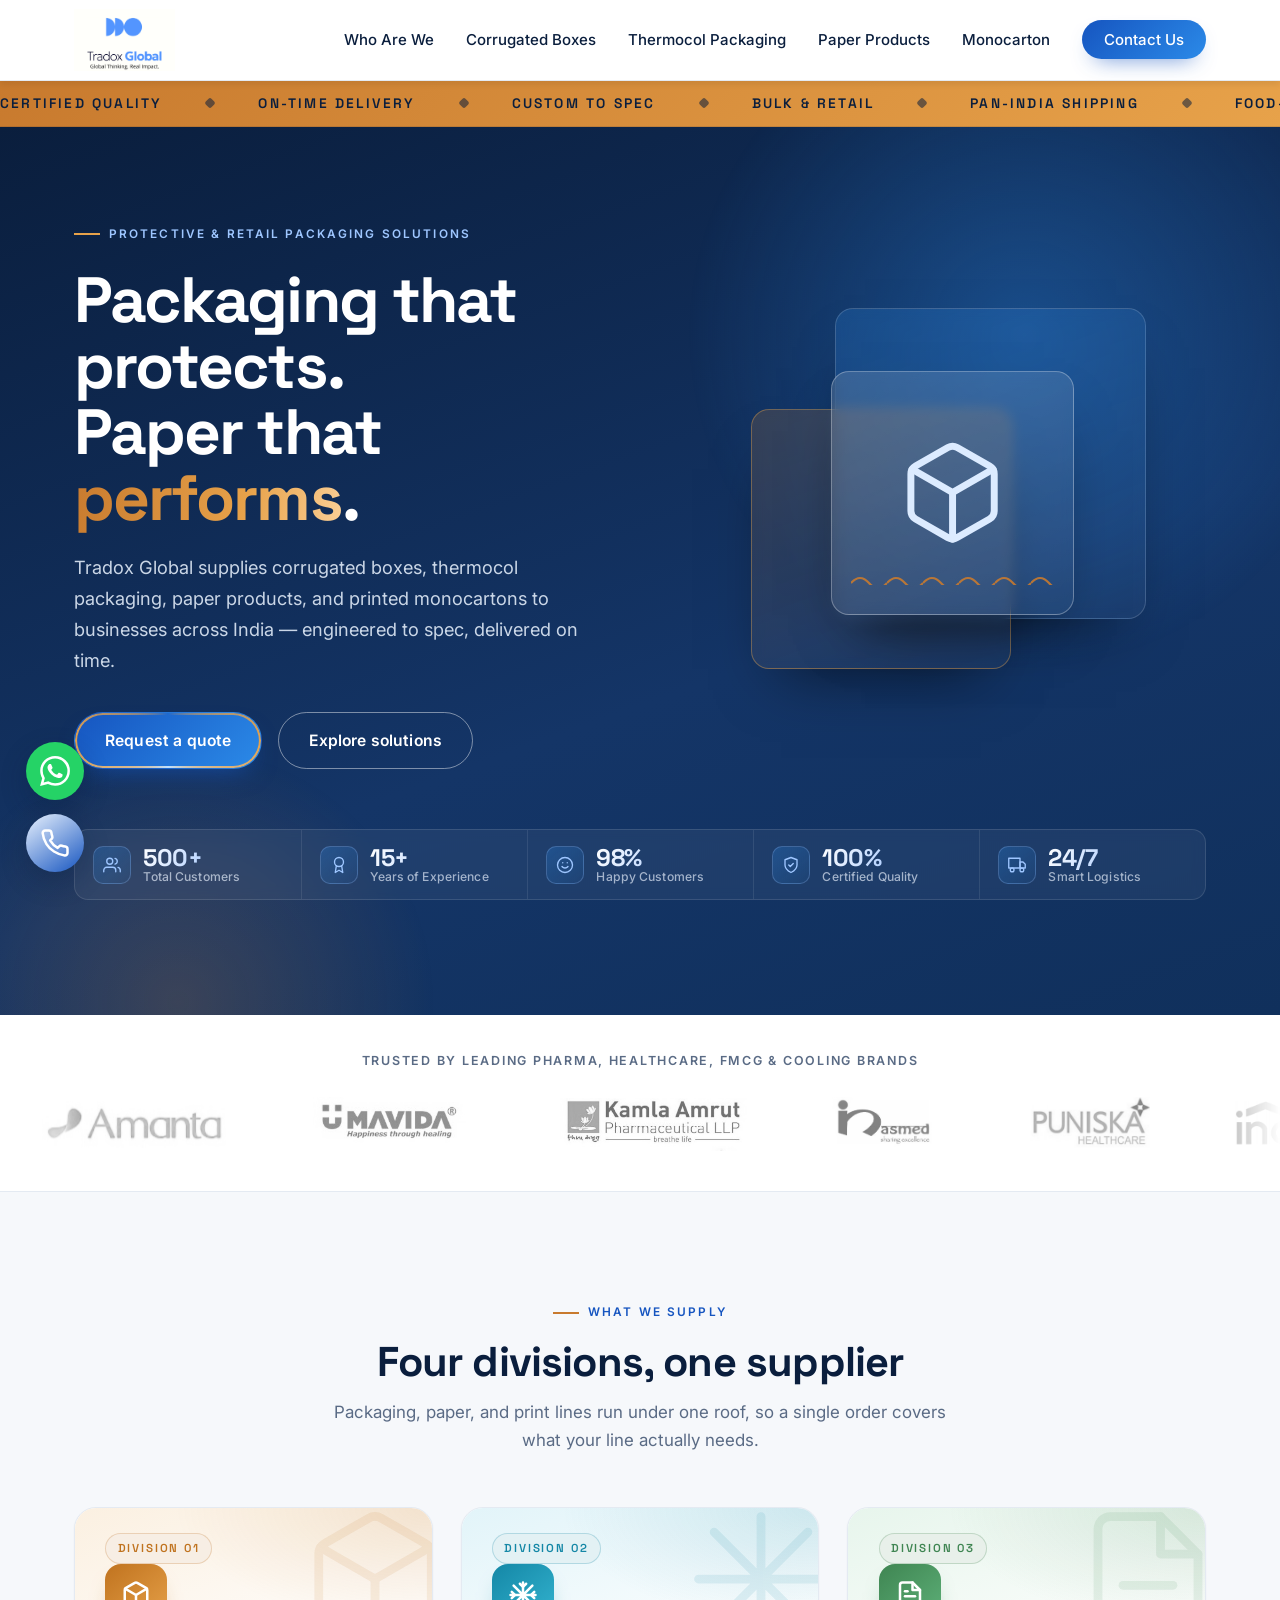
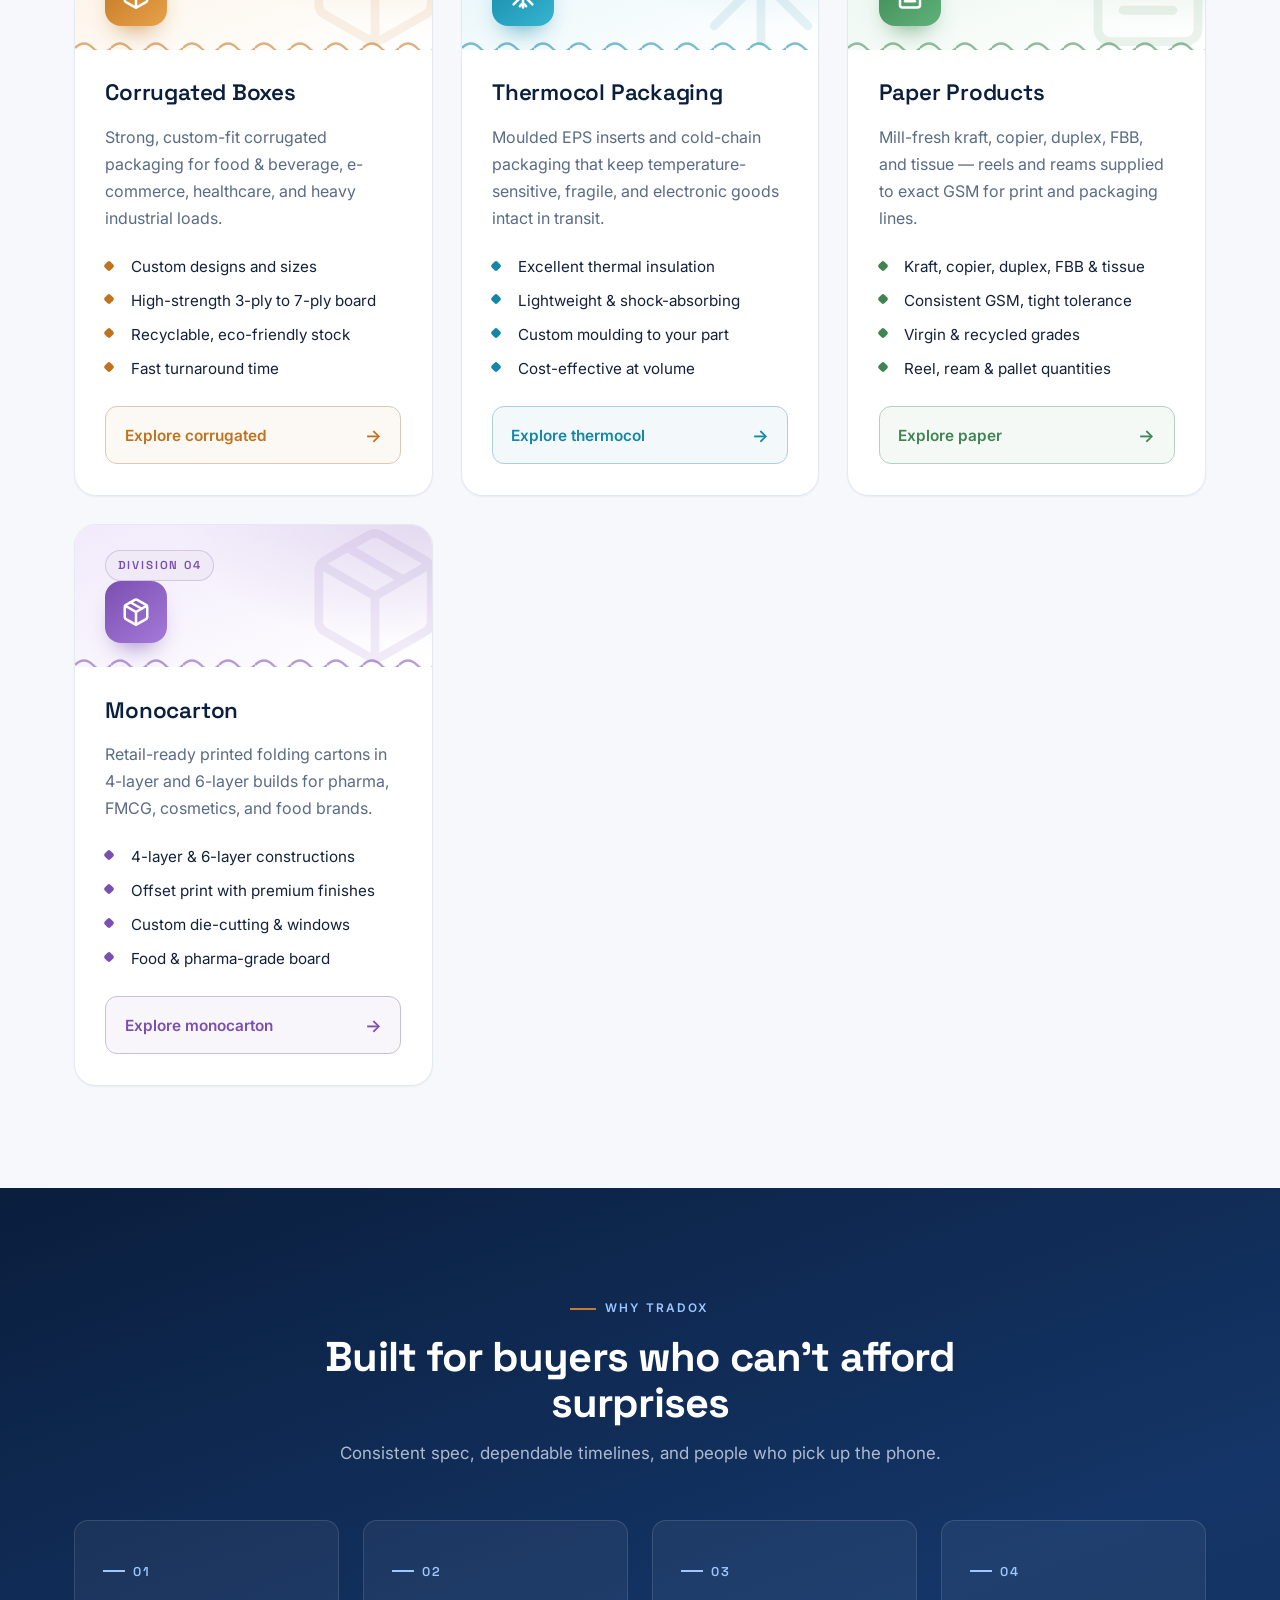
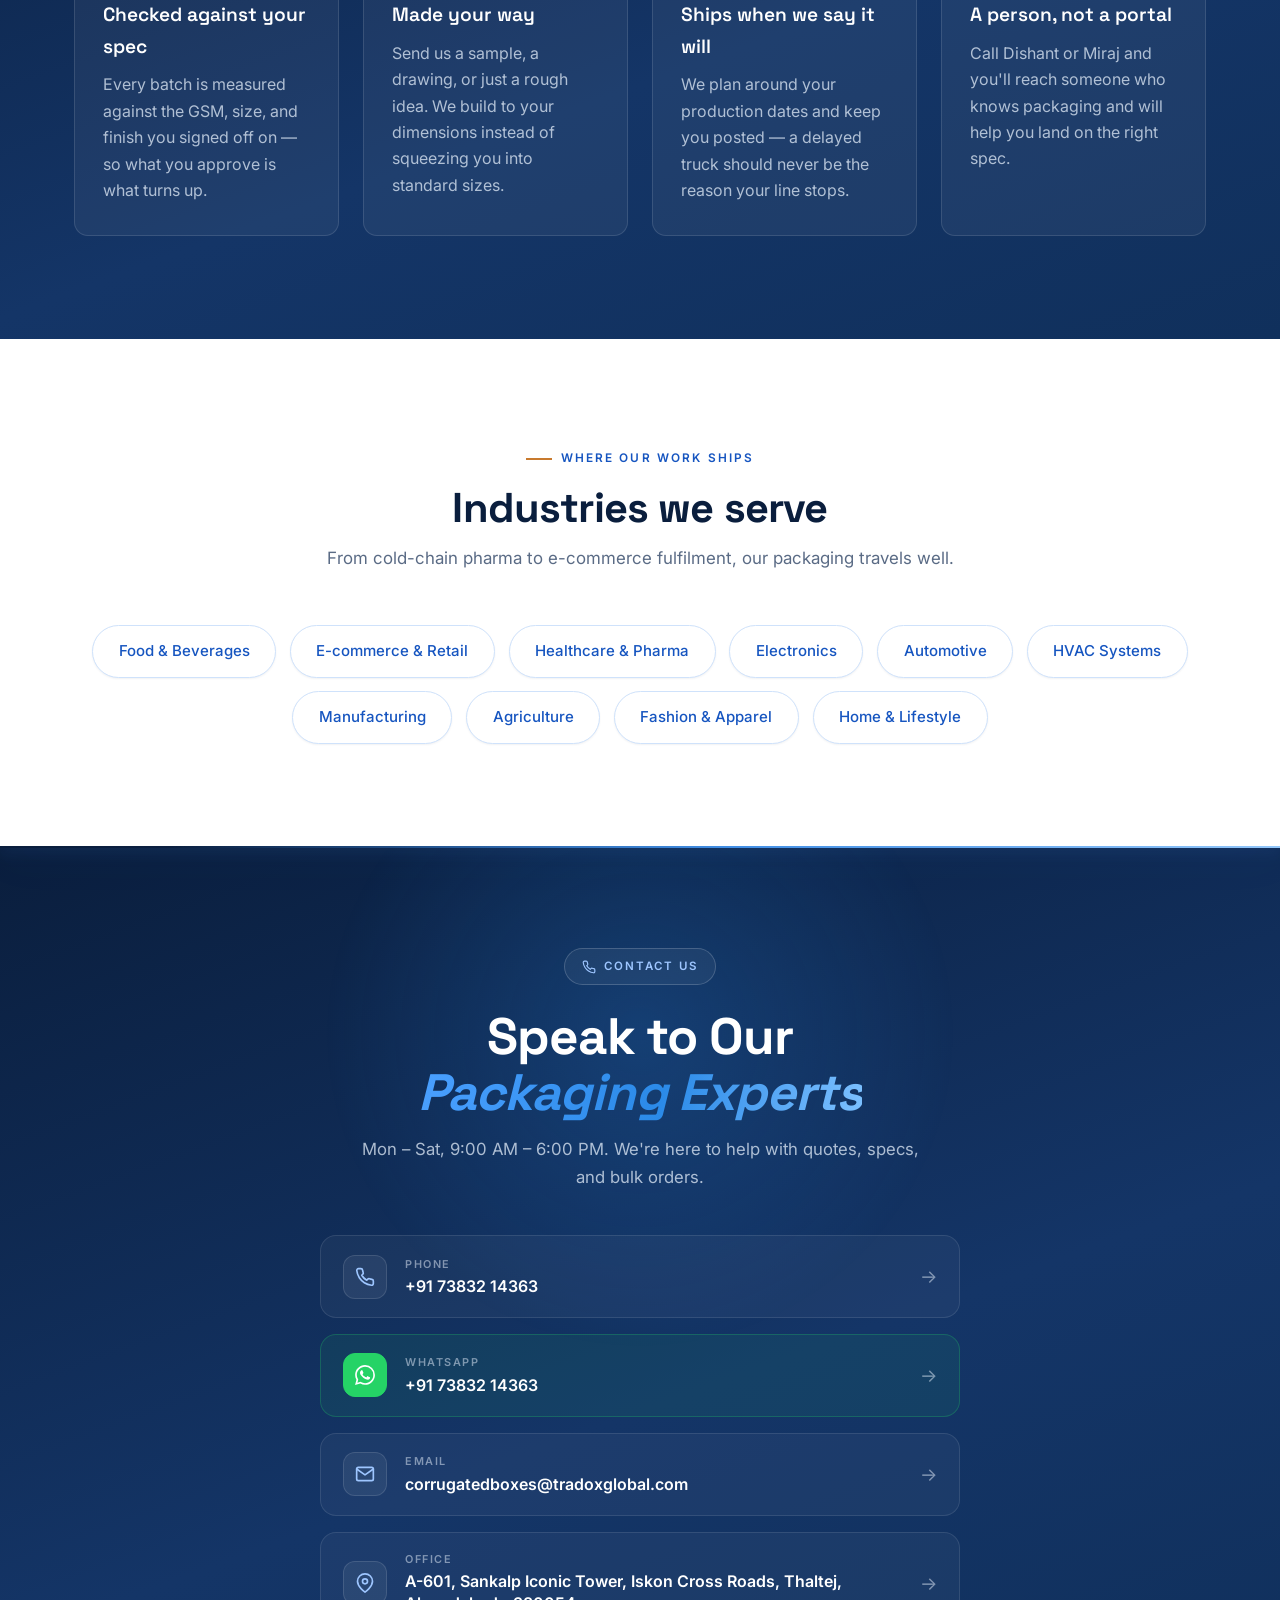
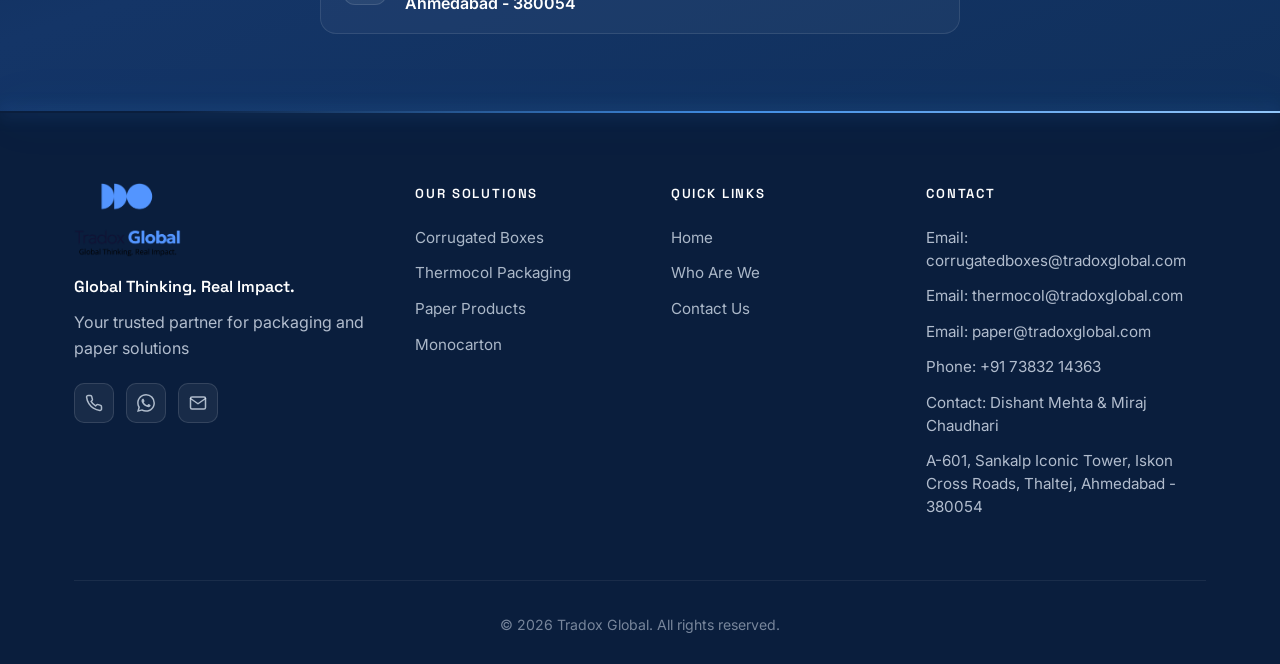
==== commit a5a61b7b: "Add trusted-by proof band below hero with client logos - Reorder: move client logos to a compact pro" ====
--- a/index.html
+++ b/index.html
@@ -7,7 +7,7 @@
     <link rel="preconnect" href="https://fonts.googleapis.com">
     <link rel="preconnect" href="https://fonts.gstatic.com" crossorigin>
     <link href="https://fonts.googleapis.com/css2?family=Inter:wght@400;500;600;700&family=Space+Grotesk:wght@500;600;700&display=swap" rel="stylesheet">
-    <link rel="stylesheet" href="styles.css">
+    <link rel="stylesheet" href="styles.css?v=20260909">
     <link rel="icon" type="image/svg+xml" href="/favicon.svg">
     <link rel="alternate icon" href="/logo.png">
     <link rel="apple-touch-icon" href="/logo.png">
@@ -139,6 +139,37 @@
         </div>
     </section>
 
+    <!-- Trusted-by proof band -->
+    <section class="clients-strip" aria-label="Brands that trust Tradox">
+        <div class="container">
+            <p class="clients-strip-label">Trusted by leading pharma, healthcare, FMCG &amp; cooling brands</p>
+        </div>
+        <div class="clients-marquee">
+            <div class="clients-track">
+                <div class="client-logo"><img src="clients/amanta.png?v=2" alt="Amanta" loading="lazy"></div>
+                <div class="client-logo"><img src="clients/mavida.png?v=2" alt="Mavida" loading="lazy"></div>
+                <div class="client-logo"><img src="clients/kamla-amrut.png?v=2" alt="Kamla Amrut Pharmaceutical" loading="lazy"></div>
+                <div class="client-logo"><img src="clients/nasmed.png?v=2" alt="Nasmed" loading="lazy"></div>
+                <div class="client-logo"><img src="clients/puniska.png?v=2" alt="Puniska Healthcare" loading="lazy"></div>
+                <div class="client-logo"><img src="clients/indo.png?v=2" alt="Indo" loading="lazy"></div>
+                <div class="client-logo"><img src="clients/hbc.png?v=2" alt="HBC" loading="lazy"></div>
+                <div class="client-logo"><img src="clients/ice-make.png?v=2" alt="Ice Make" loading="lazy"></div>
+                <div class="client-logo"><img src="clients/denis.png?v=2" alt="Denis Chem Lab" loading="lazy"></div>
+                <div class="client-logo"><img src="clients/samrat.png?v=2" alt="Samrat Snacks" loading="lazy"></div>
+                <div class="client-logo dup" aria-hidden="true"><img src="clients/amanta.png?v=2" alt="" loading="lazy"></div>
+                <div class="client-logo dup" aria-hidden="true"><img src="clients/mavida.png?v=2" alt="" loading="lazy"></div>
+                <div class="client-logo dup" aria-hidden="true"><img src="clients/kamla-amrut.png?v=2" alt="" loading="lazy"></div>
+                <div class="client-logo dup" aria-hidden="true"><img src="clients/nasmed.png?v=2" alt="" loading="lazy"></div>
+                <div class="client-logo dup" aria-hidden="true"><img src="clients/puniska.png?v=2" alt="" loading="lazy"></div>
+                <div class="client-logo dup" aria-hidden="true"><img src="clients/indo.png?v=2" alt="" loading="lazy"></div>
+                <div class="client-logo dup" aria-hidden="true"><img src="clients/hbc.png?v=2" alt="" loading="lazy"></div>
+                <div class="client-logo dup" aria-hidden="true"><img src="clients/ice-make.png?v=2" alt="" loading="lazy"></div>
+                <div class="client-logo dup" aria-hidden="true"><img src="clients/denis.png?v=2" alt="" loading="lazy"></div>
+                <div class="client-logo dup" aria-hidden="true"><img src="clients/samrat.png?v=2" alt="" loading="lazy"></div>
+            </div>
+        </div>
+    </section>
+
     <!-- Business Divisions Section -->
     <section class="solutions" id="solutions">
         <div class="container">
--- a/styles.css
+++ b/styles.css
@@ -695,6 +695,74 @@
 .solutions { background: var(--paper); }
 .why-choose-us { background: var(--white); }
 .industries { background: var(--white); }
+
+/* ---------- Trusted-by proof band (compact, below hero) ---------- */
+.clients-strip {
+    padding: 2.25rem 0 2.5rem;
+    background: var(--white);
+    border-bottom: 1px solid var(--line);
+    overflow: hidden;
+}
+
+.clients-strip-label {
+    margin: 0 0 1.6rem;
+    text-align: center;
+    font-size: 0.78rem;
+    font-weight: 600;
+    letter-spacing: 0.14em;
+    text-transform: uppercase;
+    color: var(--muted);
+}
+
+.clients-marquee {
+    position: relative;
+    width: 100%;
+    overflow: hidden;
+    -webkit-mask-image: linear-gradient(90deg, transparent, #000 7%, #000 93%, transparent);
+    mask-image: linear-gradient(90deg, transparent, #000 7%, #000 93%, transparent);
+}
+
+.clients-track {
+    display: flex;
+    align-items: center;
+    width: max-content;
+    animation: clientsScroll 42s linear infinite;
+}
+
+.clients-marquee:hover .clients-track { animation-play-state: paused; }
+
+/* Equal horizontal padding per item keeps the two duplicated sets perfectly
+   aligned, so the -50% loop is seamless. */
+.client-logo {
+    flex: 0 0 auto;
+    height: 54px;
+    padding: 0 clamp(1.5rem, 3.2vw, 3rem);
+    display: grid;
+    place-items: center;
+}
+
+.client-logo img {
+    max-height: 54px;
+    width: auto;
+    max-width: 190px;
+    object-fit: contain;
+    /* Cropped logos sit on white; multiply drops the white into the tinted band */
+    mix-blend-mode: multiply;
+    filter: grayscale(100%);
+    opacity: 0.62;
+    transition: filter 0.35s ease, opacity 0.35s ease, transform 0.35s ease;
+}
+
+.client-logo:hover img {
+    filter: grayscale(0);
+    opacity: 1;
+    transform: scale(1.06);
+}
+
+@keyframes clientsScroll {
+    from { transform: translateX(0); }
+    to { transform: translateX(-50%); }
+}
 
 /* Landing-page "Why Tradox" runs on a dark blue band */
 .why-choose-dark {
@@ -2086,6 +2154,18 @@
     .page-hero p { font-size: 1rem; }
     .contact-cta-title { font-size: clamp(1.75rem, 7.4vw, 2.3rem); }
     .contact-cta-sub { font-size: 0.98rem; }
+
+    /* Compact trusted-by band */
+    .clients-strip { padding: 1.75rem 0 2rem; }
+    .clients-strip-label {
+        font-size: 0.66rem;
+        letter-spacing: 0.12em;
+        line-height: 1.5;
+        margin-bottom: 1.25rem;
+        padding: 0 0.5rem;
+    }
+    .client-logo { height: 40px; padding: 0 1.4rem; }
+    .client-logo img { max-height: 40px; max-width: 130px; opacity: 0.7; }
 
     /* Single-column card grids — avoids overflow on narrow phones */
     .solutions-grid,
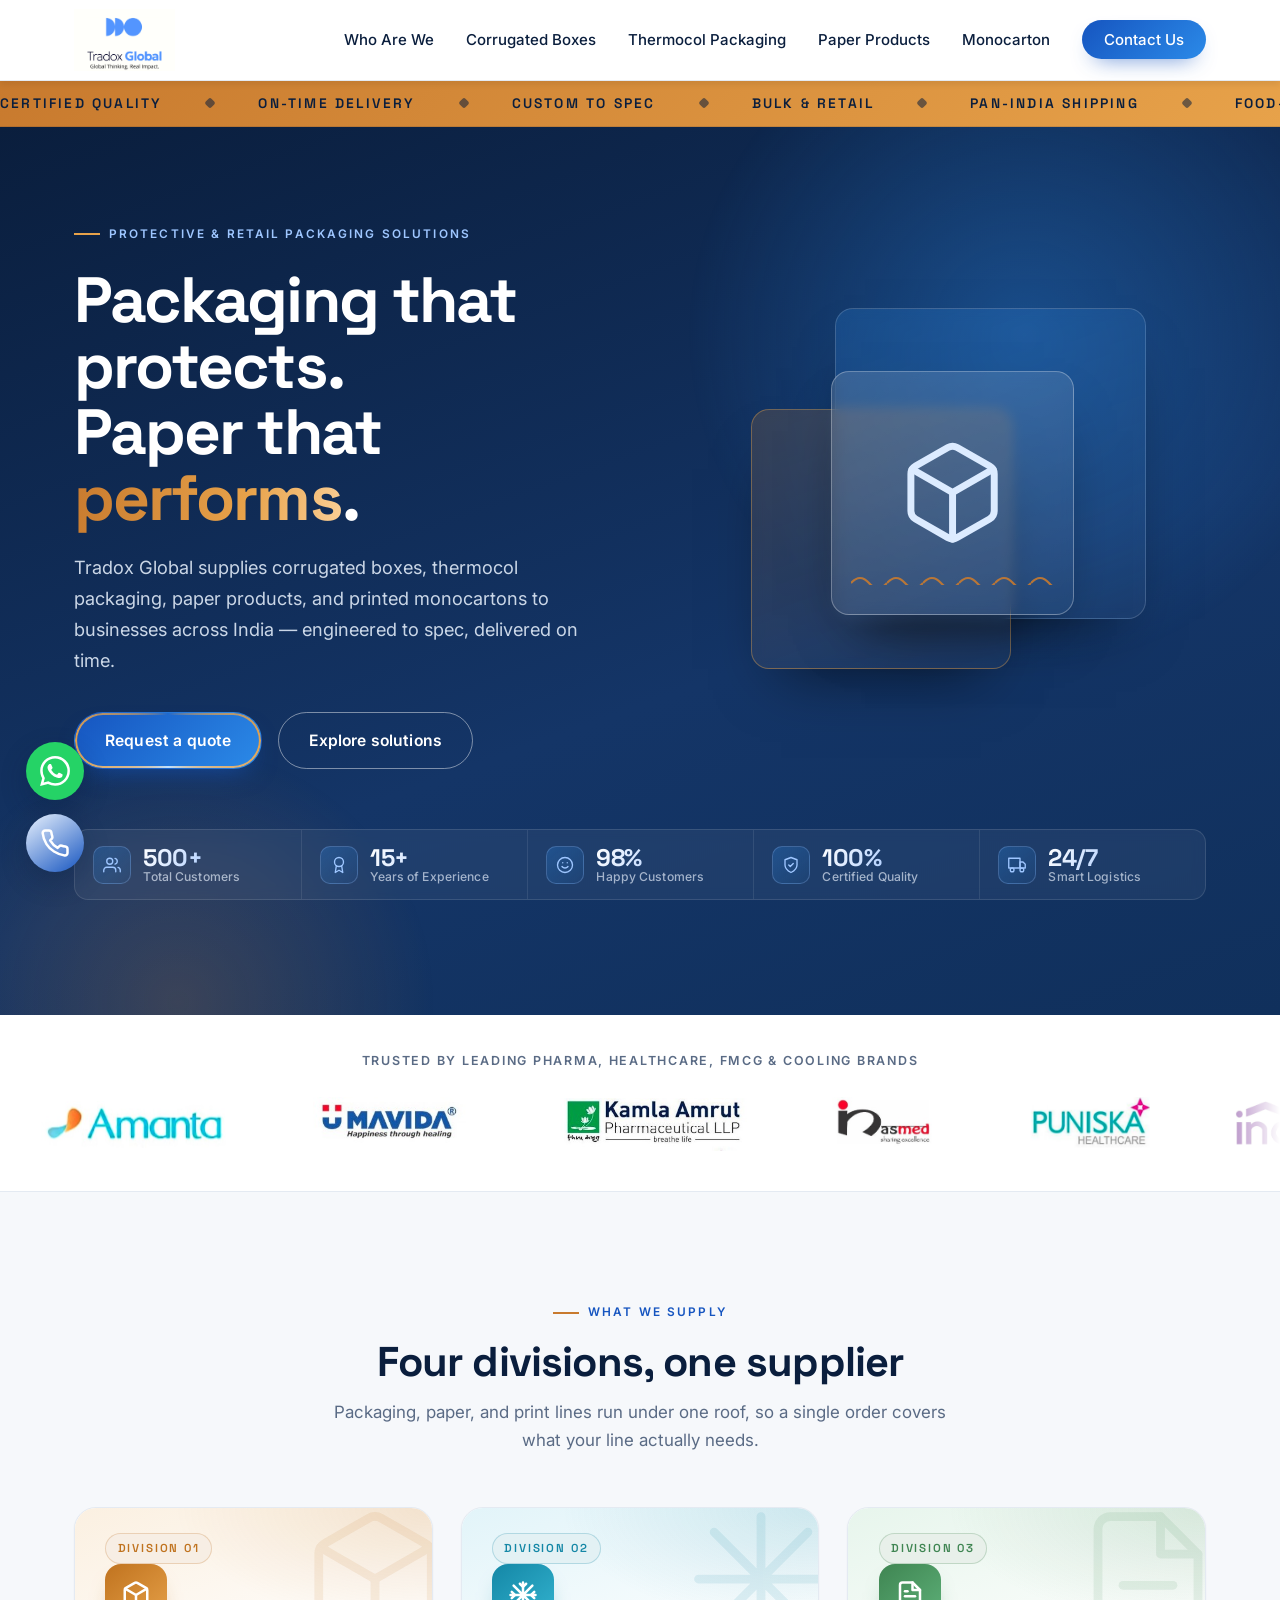
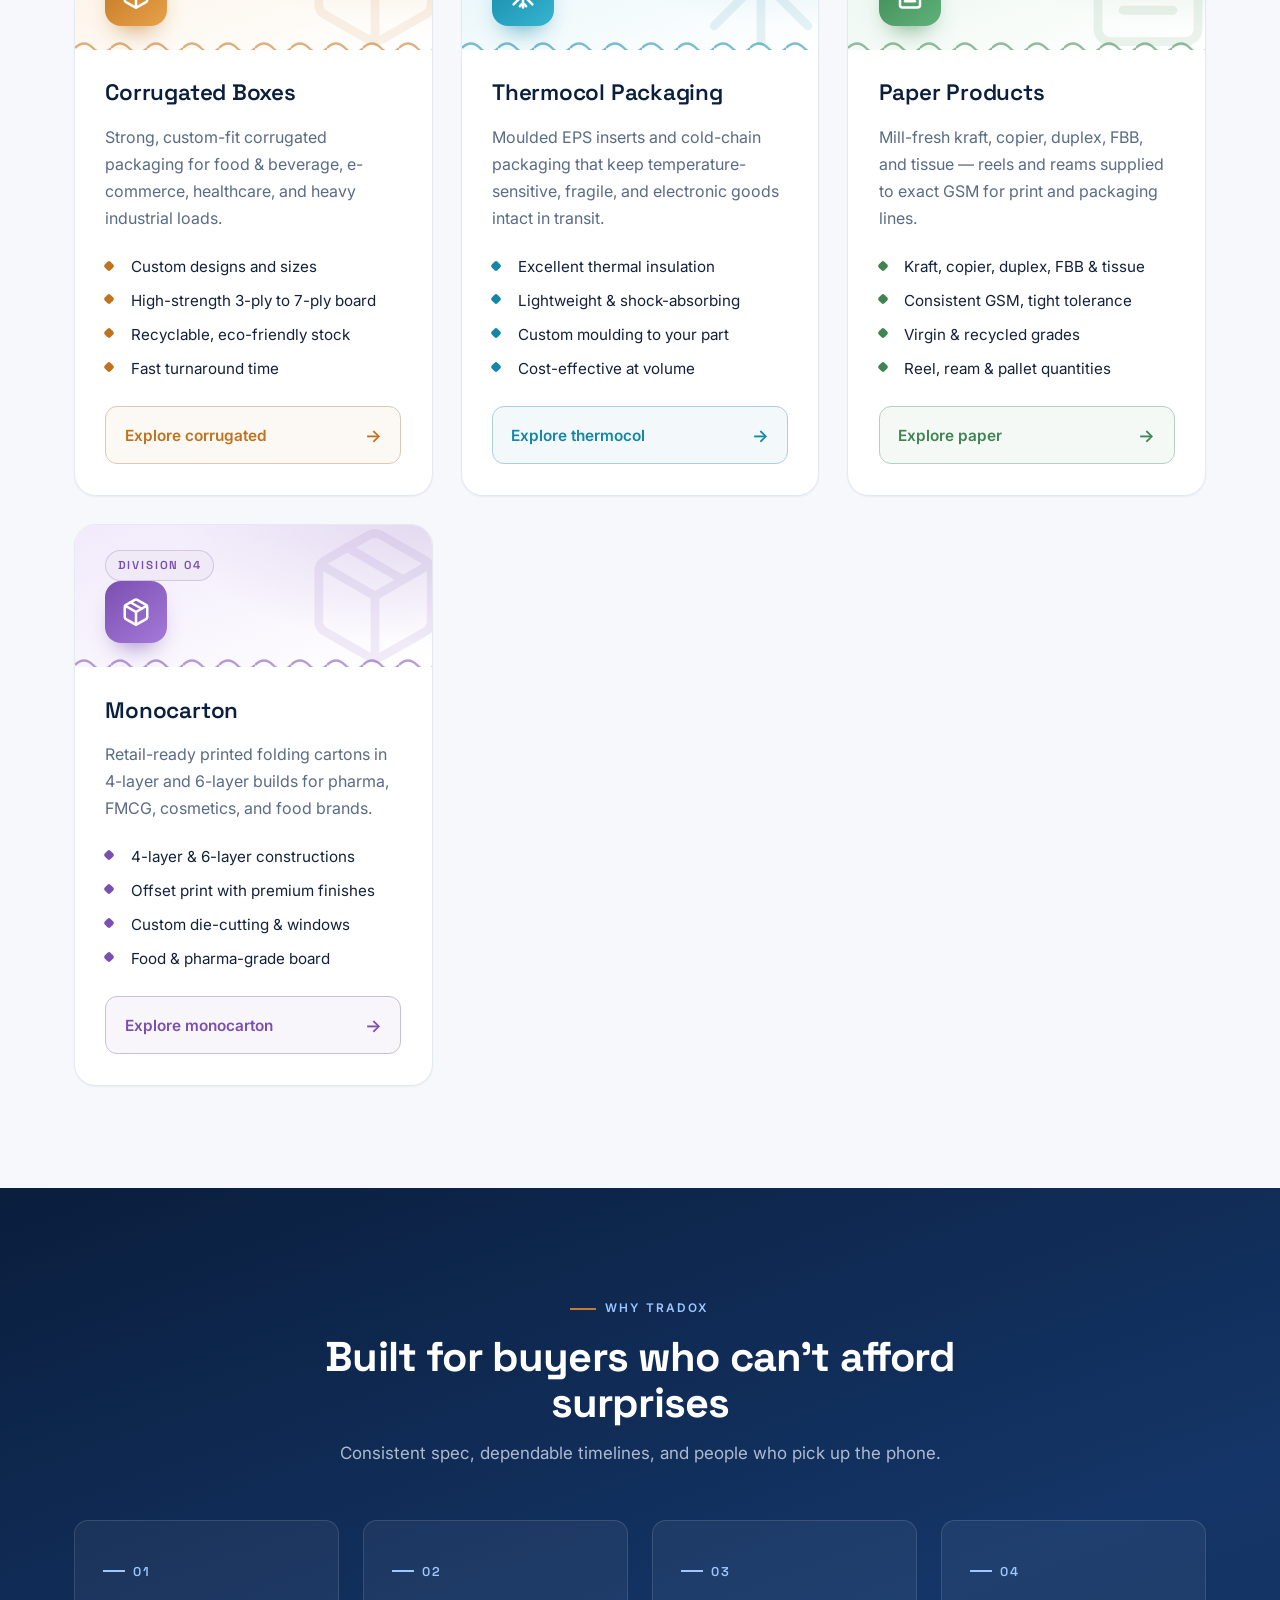
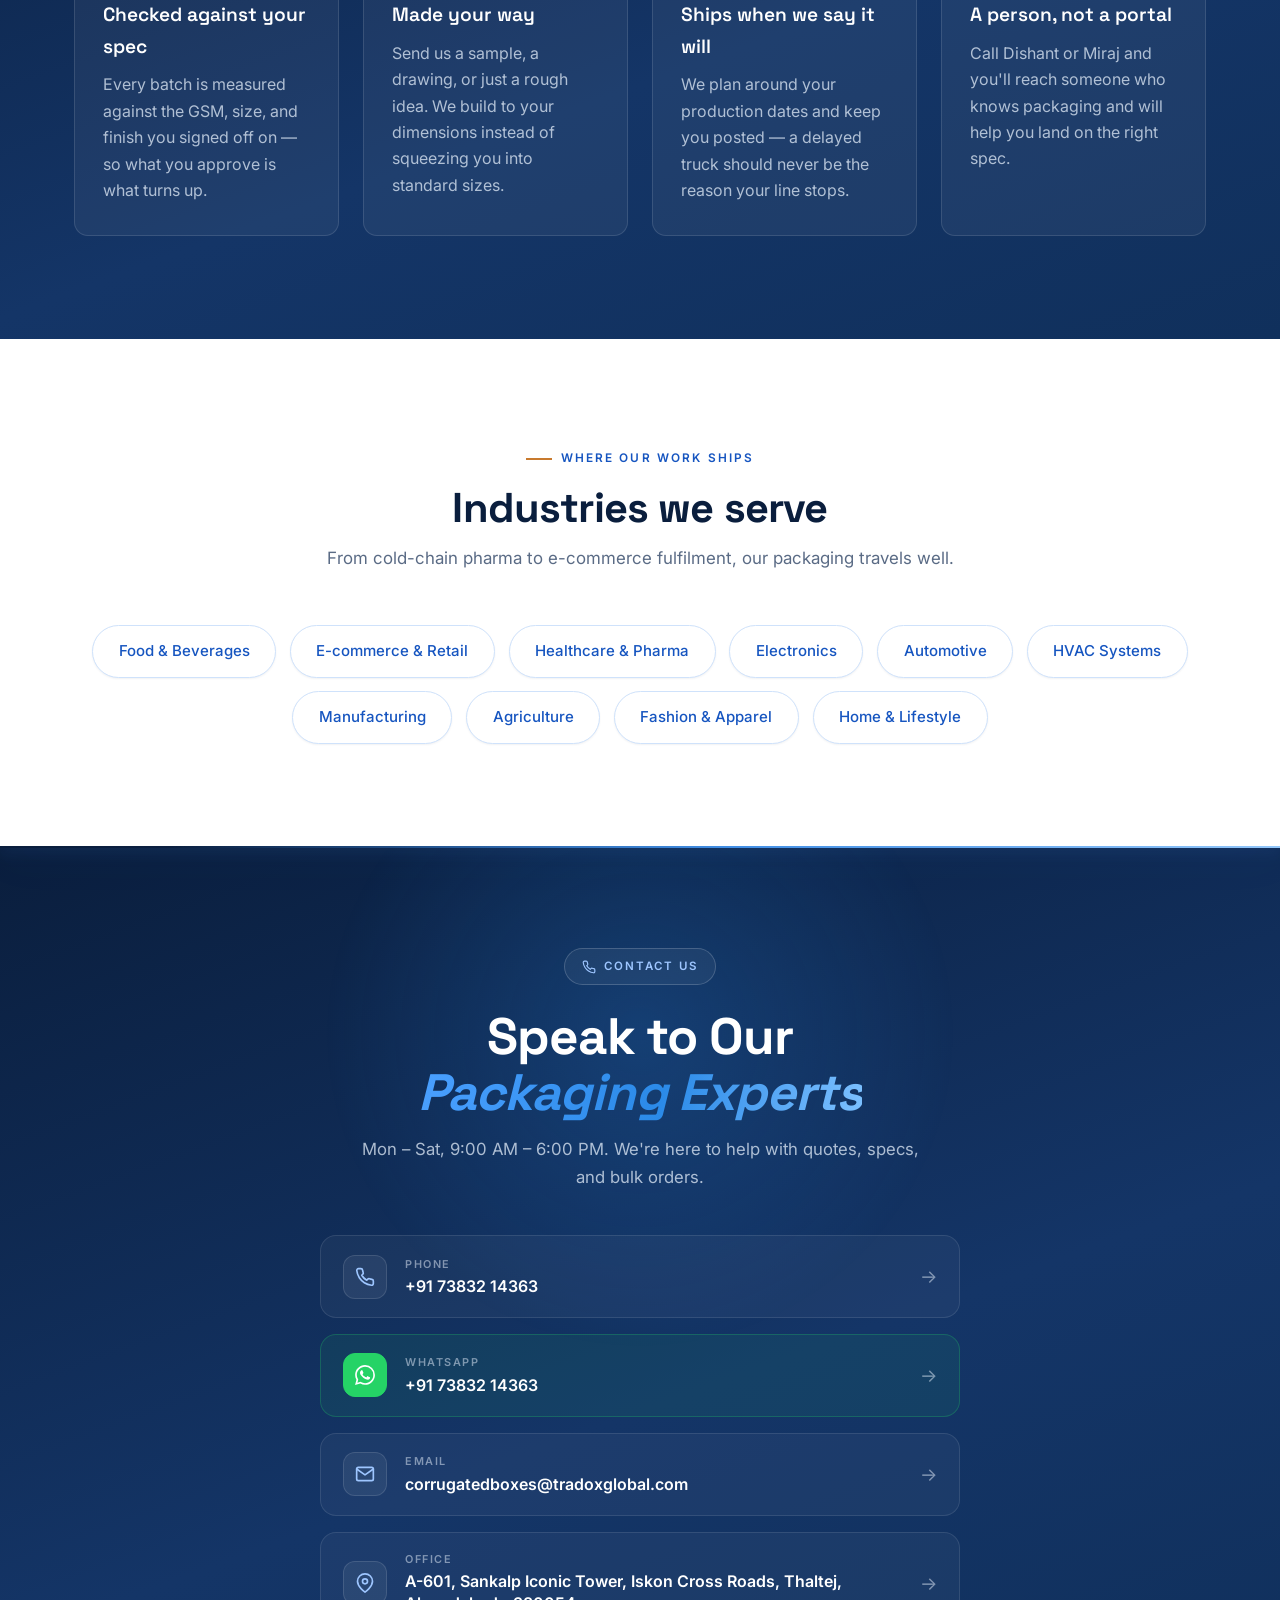
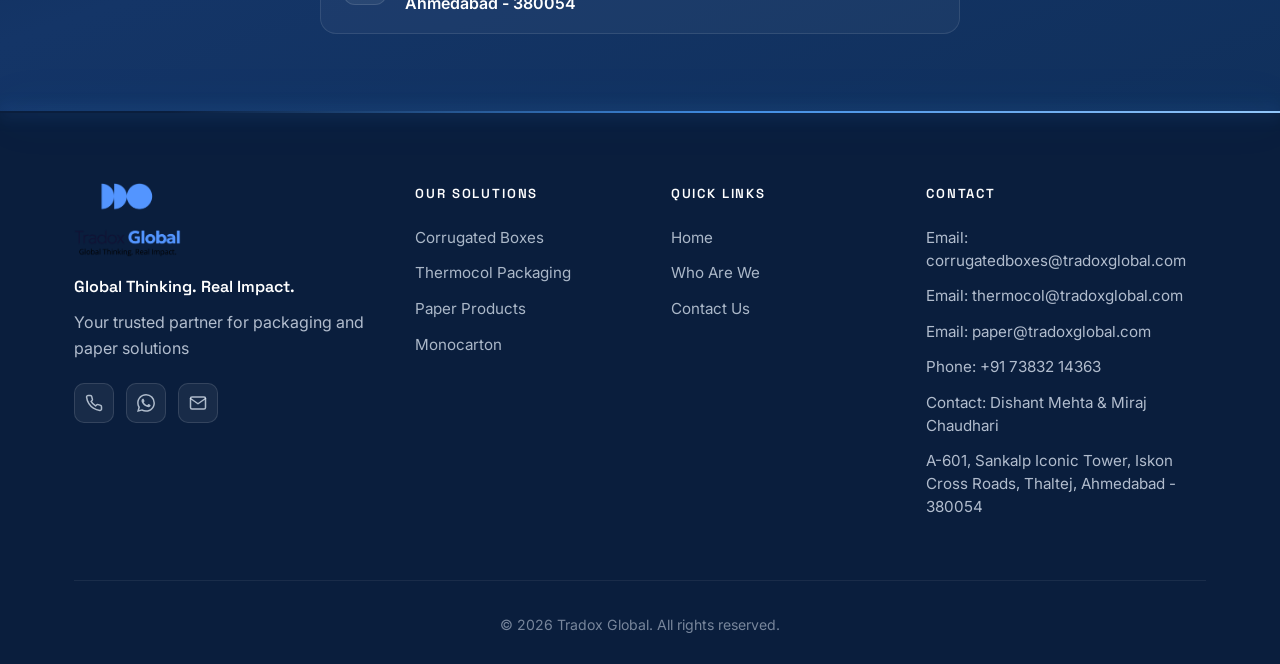
==== commit 0d6bfcf1: "Show client logos in full color (remove grayscale default) Co-authored-by: Cursor <cursoragent@curso" ====
--- a/index.html
+++ b/index.html
@@ -7,7 +7,7 @@
     <link rel="preconnect" href="https://fonts.googleapis.com">
     <link rel="preconnect" href="https://fonts.gstatic.com" crossorigin>
     <link href="https://fonts.googleapis.com/css2?family=Inter:wght@400;500;600;700&family=Space+Grotesk:wght@500;600;700&display=swap" rel="stylesheet">
-    <link rel="stylesheet" href="styles.css?v=20260909">
+    <link rel="stylesheet" href="styles.css?v=20260910b">
     <link rel="icon" type="image/svg+xml" href="/favicon.svg">
     <link rel="alternate icon" href="/logo.png">
     <link rel="apple-touch-icon" href="/logo.png">
--- a/styles.css
+++ b/styles.css
@@ -726,7 +726,7 @@
     display: flex;
     align-items: center;
     width: max-content;
-    animation: clientsScroll 42s linear infinite;
+    animation: clientsScroll 22s linear infinite;
 }
 
 .clients-marquee:hover .clients-track { animation-play-state: paused; }
@@ -748,14 +748,11 @@
     object-fit: contain;
     /* Cropped logos sit on white; multiply drops the white into the tinted band */
     mix-blend-mode: multiply;
-    filter: grayscale(100%);
-    opacity: 0.62;
-    transition: filter 0.35s ease, opacity 0.35s ease, transform 0.35s ease;
+    opacity: 1;
+    transition: transform 0.35s ease;
 }
 
 .client-logo:hover img {
-    filter: grayscale(0);
-    opacity: 1;
     transform: scale(1.06);
 }
 
@@ -2165,7 +2162,7 @@
         padding: 0 0.5rem;
     }
     .client-logo { height: 40px; padding: 0 1.4rem; }
-    .client-logo img { max-height: 40px; max-width: 130px; opacity: 0.7; }
+    .client-logo img { max-height: 40px; max-width: 130px; }
 
     /* Single-column card grids — avoids overflow on narrow phones */
     .solutions-grid,
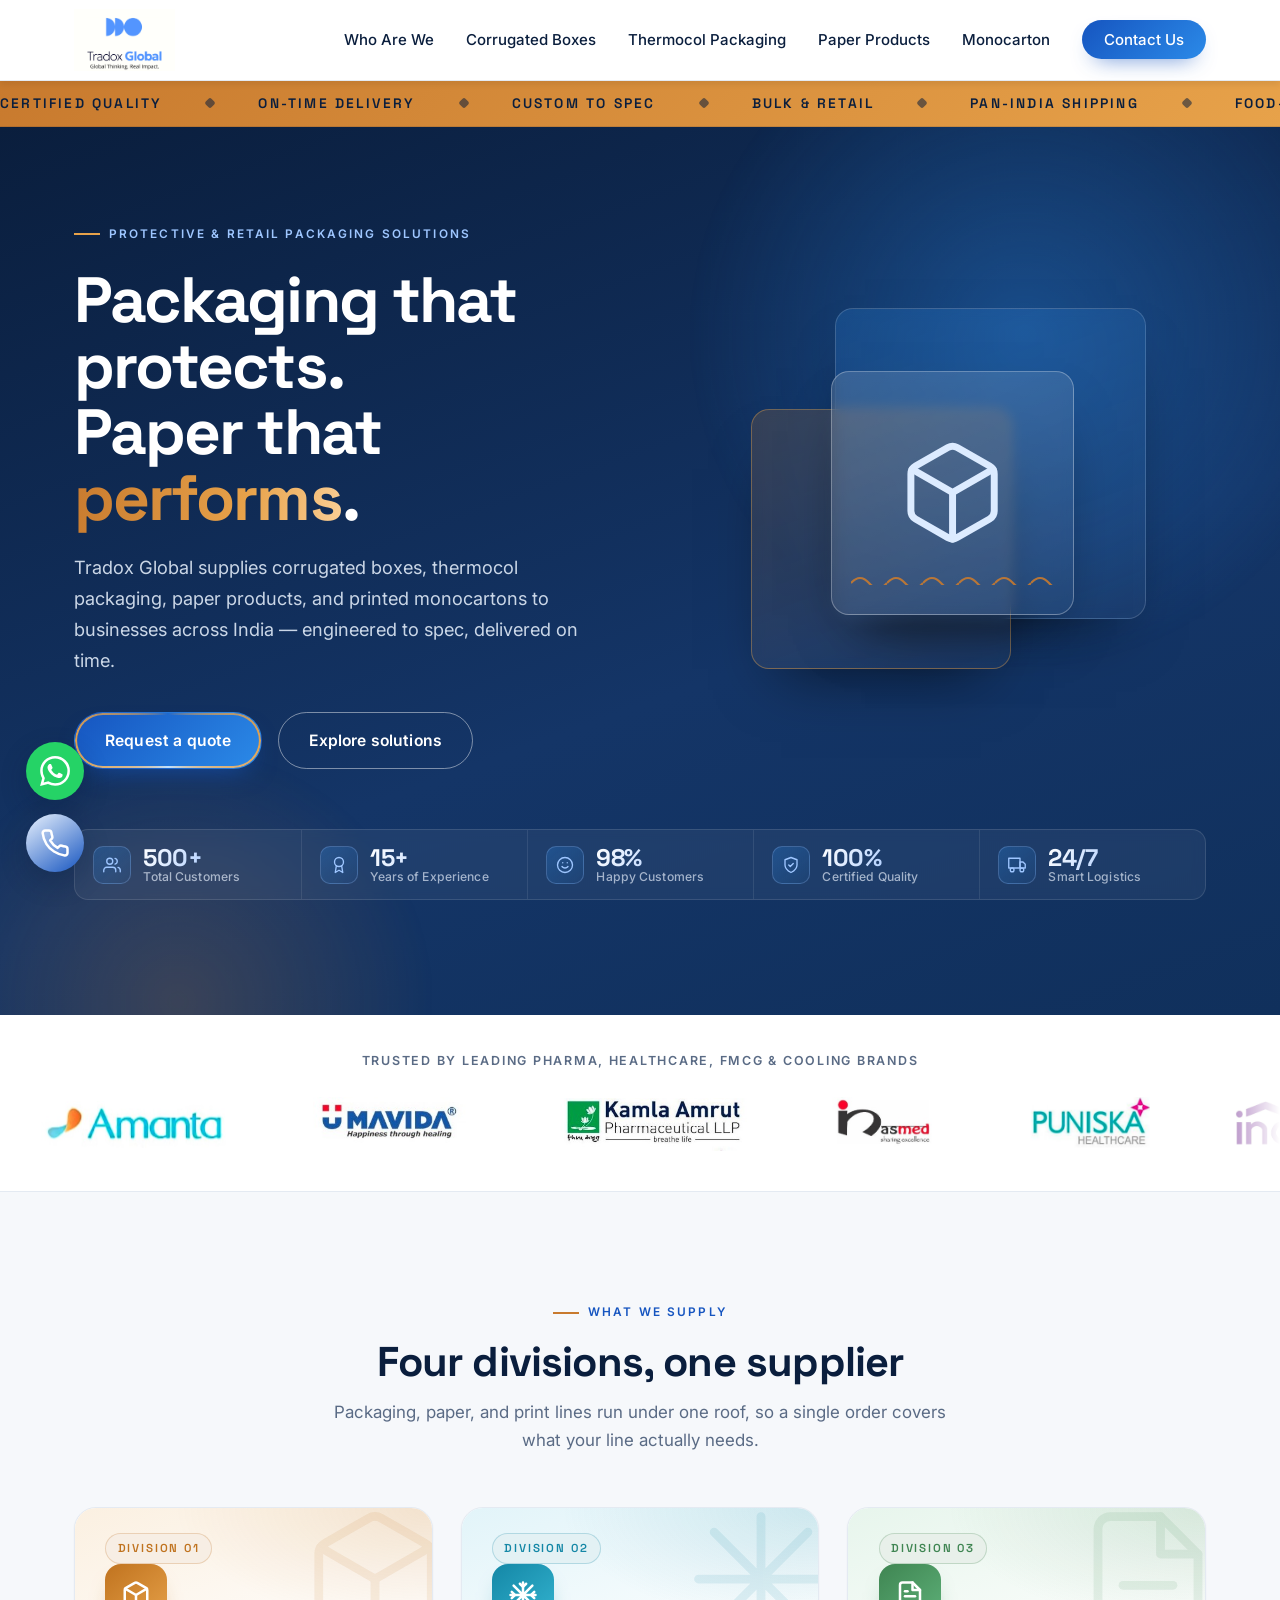
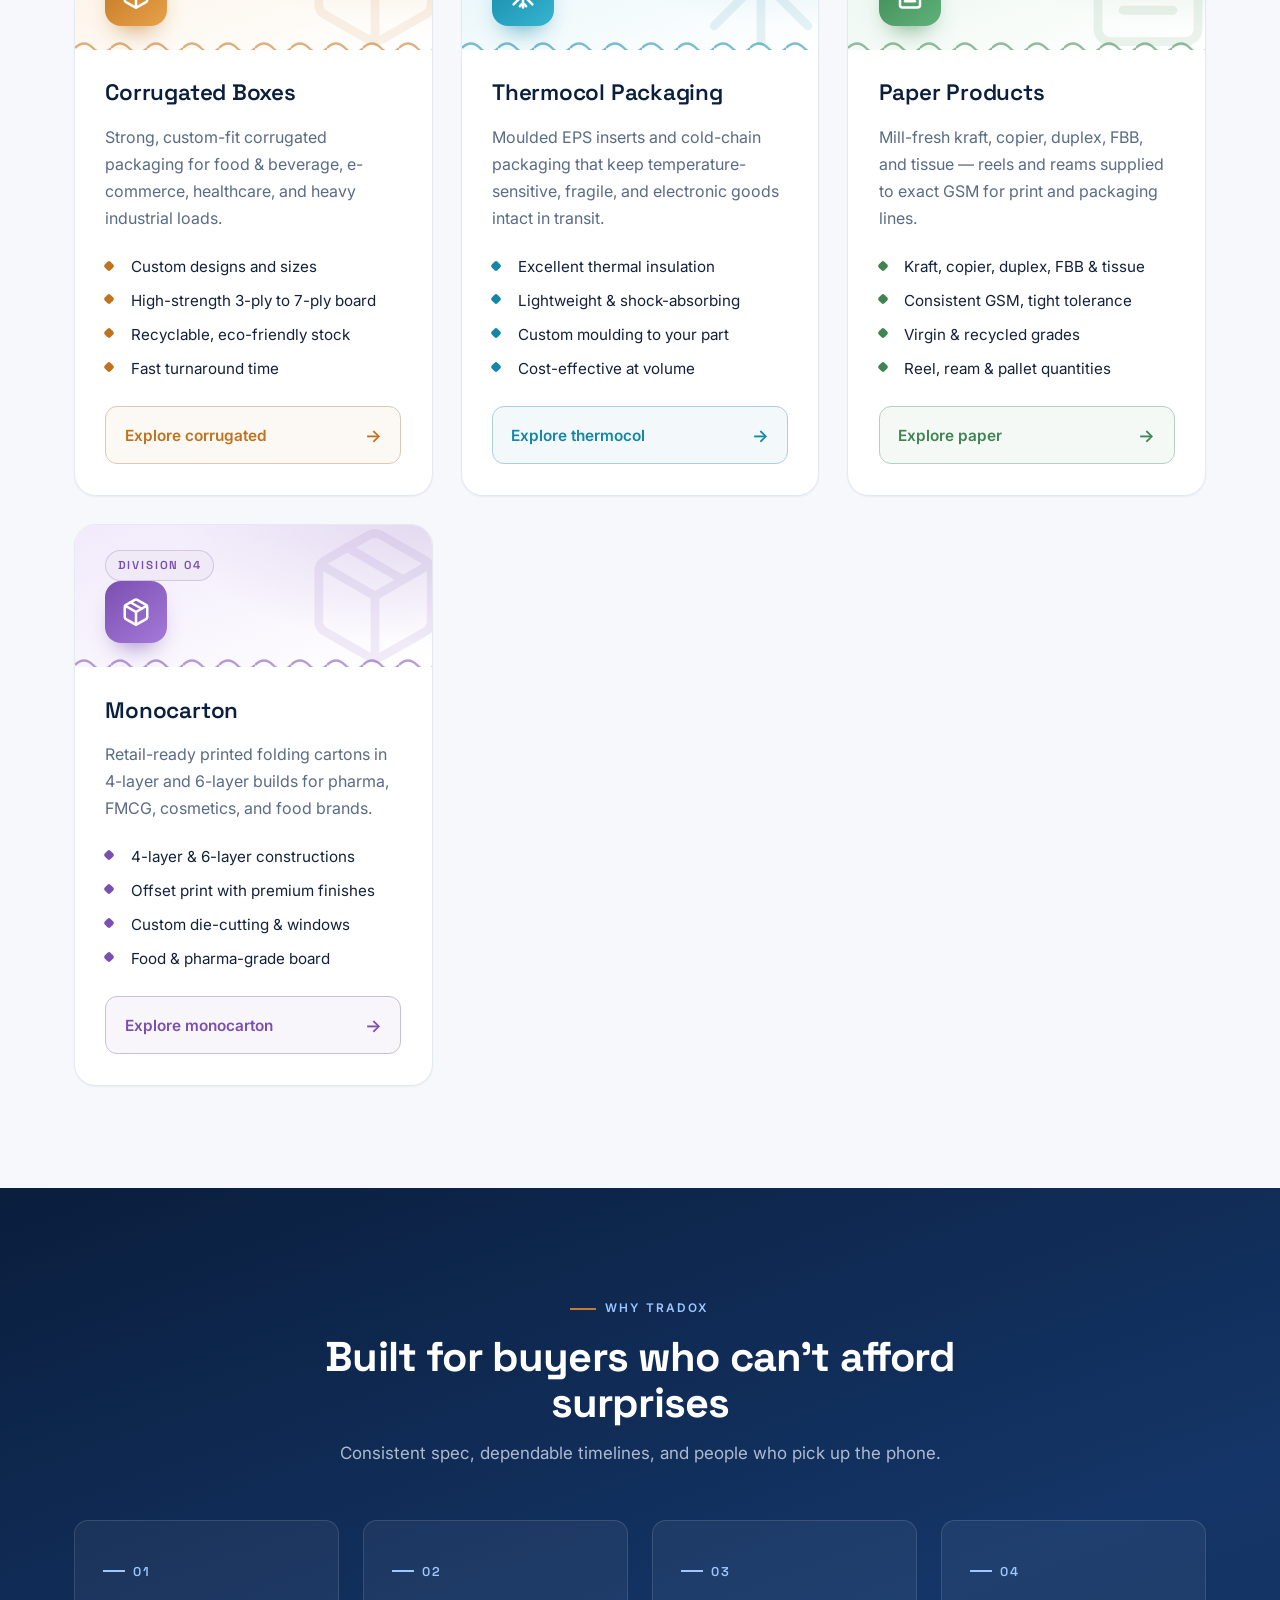
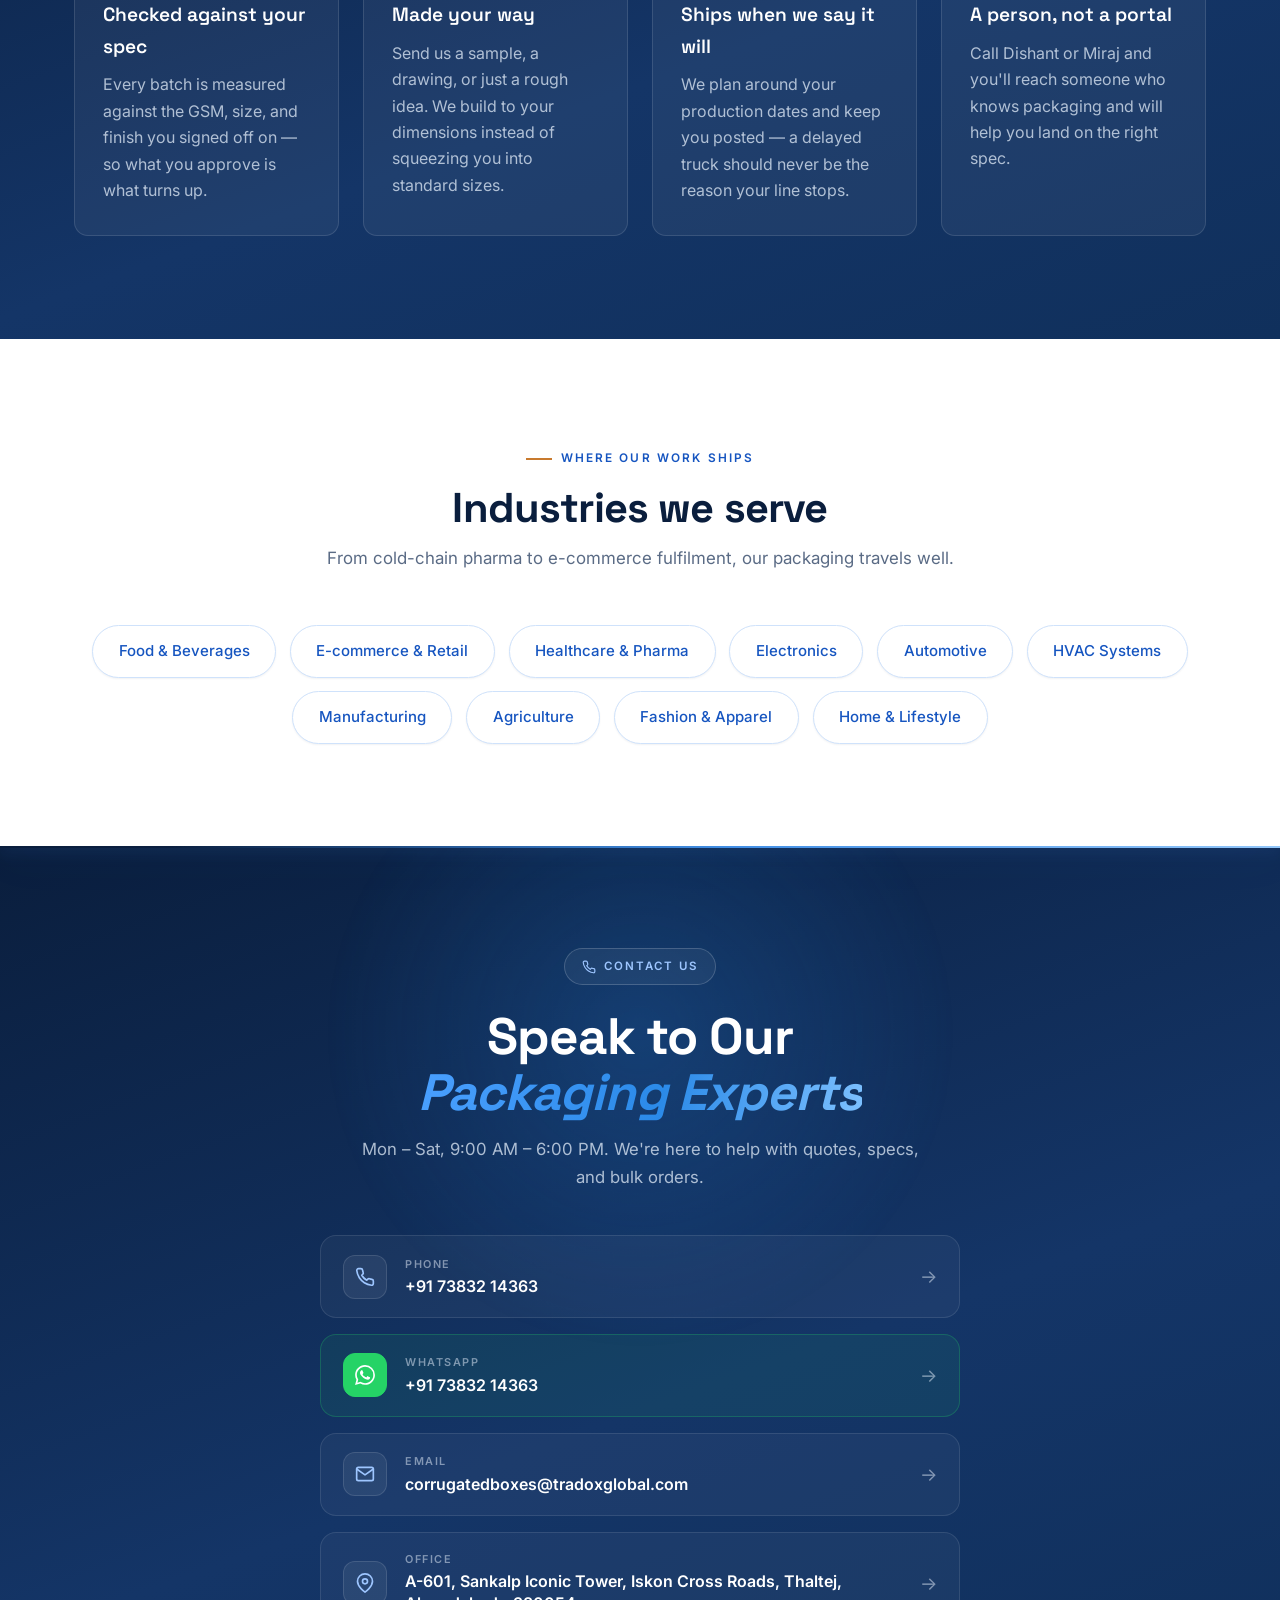
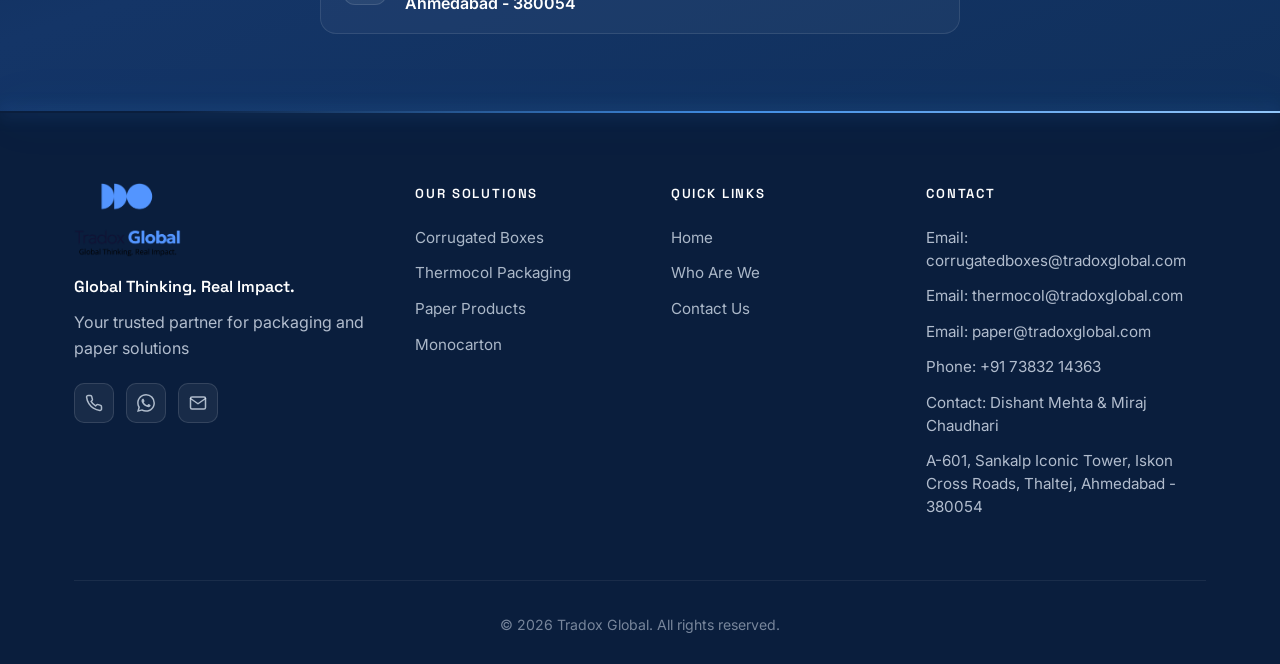
==== commit a512205c: "Fix marquee touch behavior: pause while pressed, resume on release - Limit hover-pause to fine-point" ====
--- a/index.html
+++ b/index.html
@@ -7,7 +7,7 @@
     <link rel="preconnect" href="https://fonts.googleapis.com">
     <link rel="preconnect" href="https://fonts.gstatic.com" crossorigin>
     <link href="https://fonts.googleapis.com/css2?family=Inter:wght@400;500;600;700&family=Space+Grotesk:wght@500;600;700&display=swap" rel="stylesheet">
-    <link rel="stylesheet" href="styles.css?v=20260910b">
+    <link rel="stylesheet" href="styles.css?v=20260910c">
     <link rel="icon" type="image/svg+xml" href="/favicon.svg">
     <link rel="alternate icon" href="/logo.png">
     <link rel="apple-touch-icon" href="/logo.png">
@@ -497,6 +497,6 @@
         </a>
     </div>
 
-    <script src="script.js"></script>
+    <script src="script.js?v=20260910c"></script>
 </body>
 </html>
--- a/styles.css
+++ b/styles.css
@@ -729,7 +729,14 @@
     animation: clientsScroll 22s linear infinite;
 }
 
-.clients-marquee:hover .clients-track { animation-play-state: paused; }
+/* Desktop (mouse) pauses on hover. Excluded on touch so a tap doesn't
+   trigger a sticky :hover that leaves the marquee frozen. */
+@media (hover: hover) and (pointer: fine) {
+    .clients-marquee:hover .clients-track { animation-play-state: paused; }
+}
+
+/* Touch: pause only while the finger is held down, resume on release. */
+.clients-track.is-pressing { animation-play-state: paused; }
 
 /* Equal horizontal padding per item keeps the two duplicated sets perfectly
    aligned, so the -50% loop is seamless. */
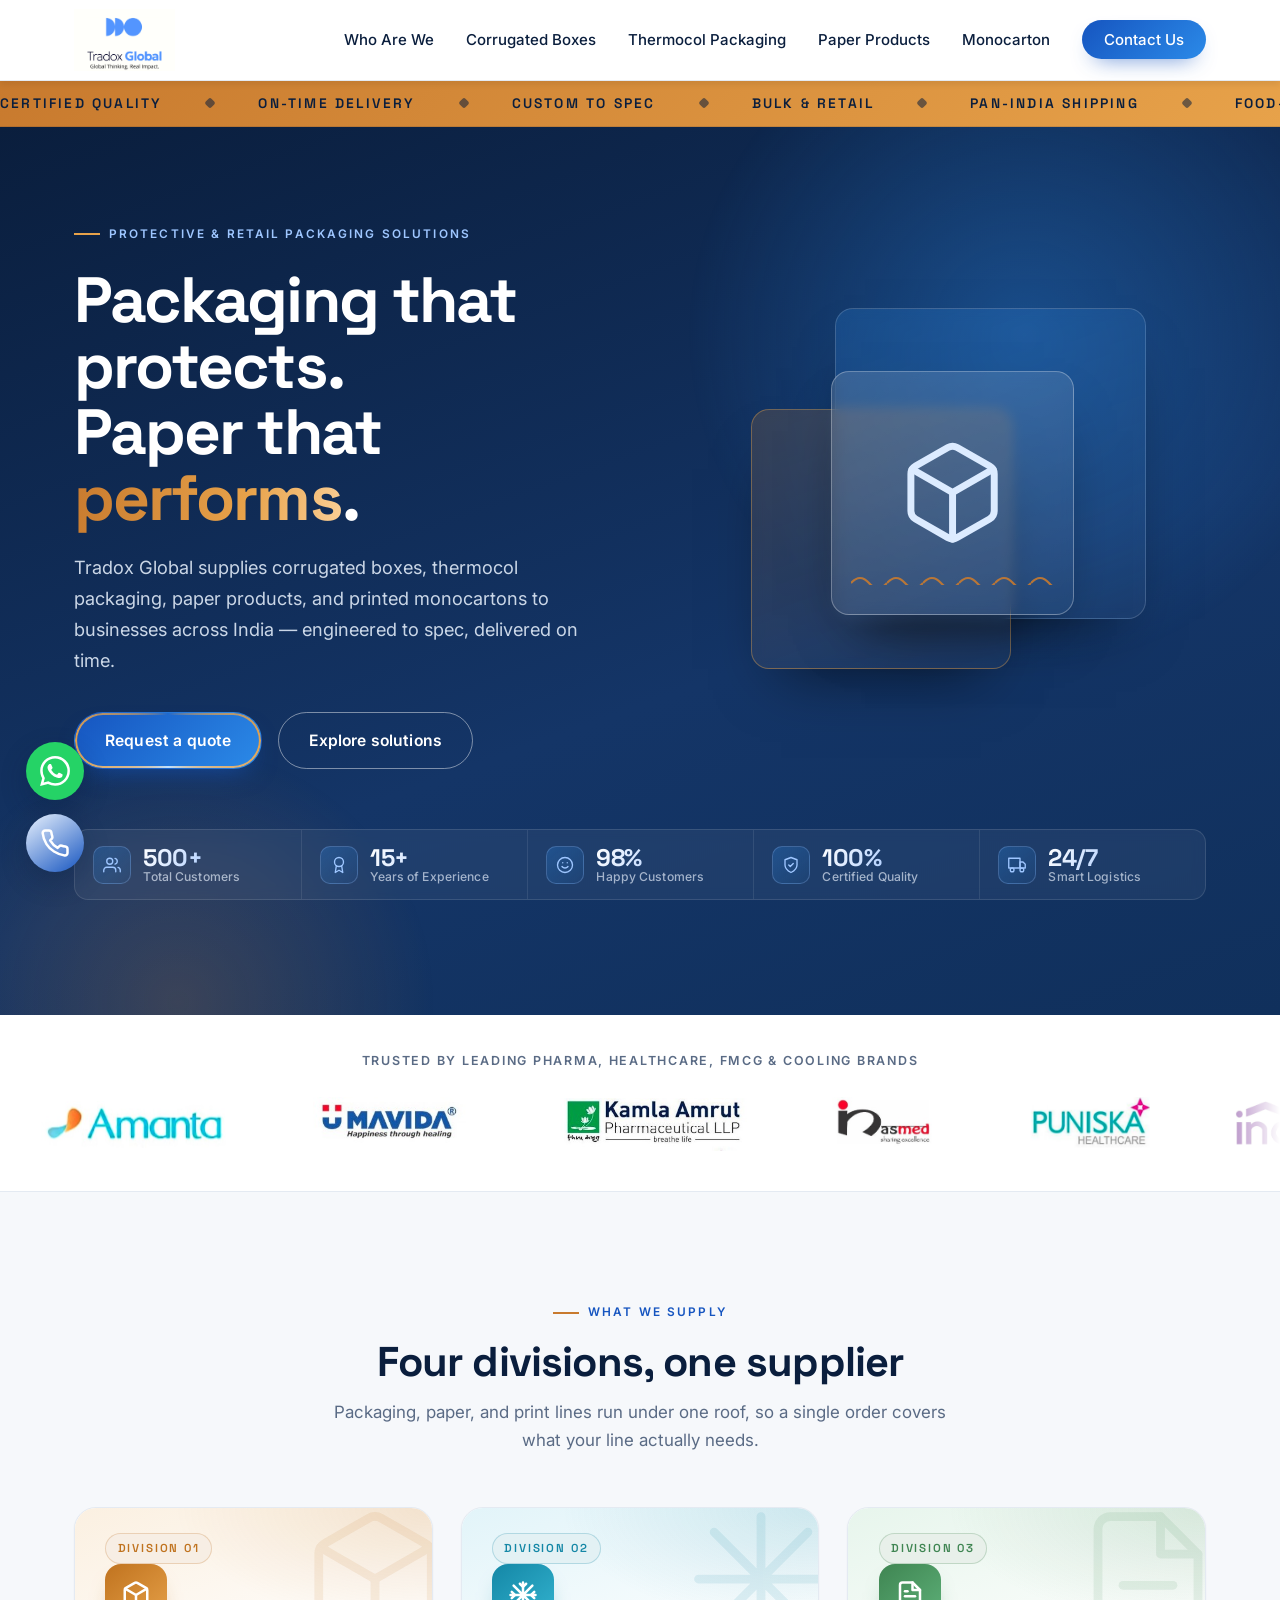
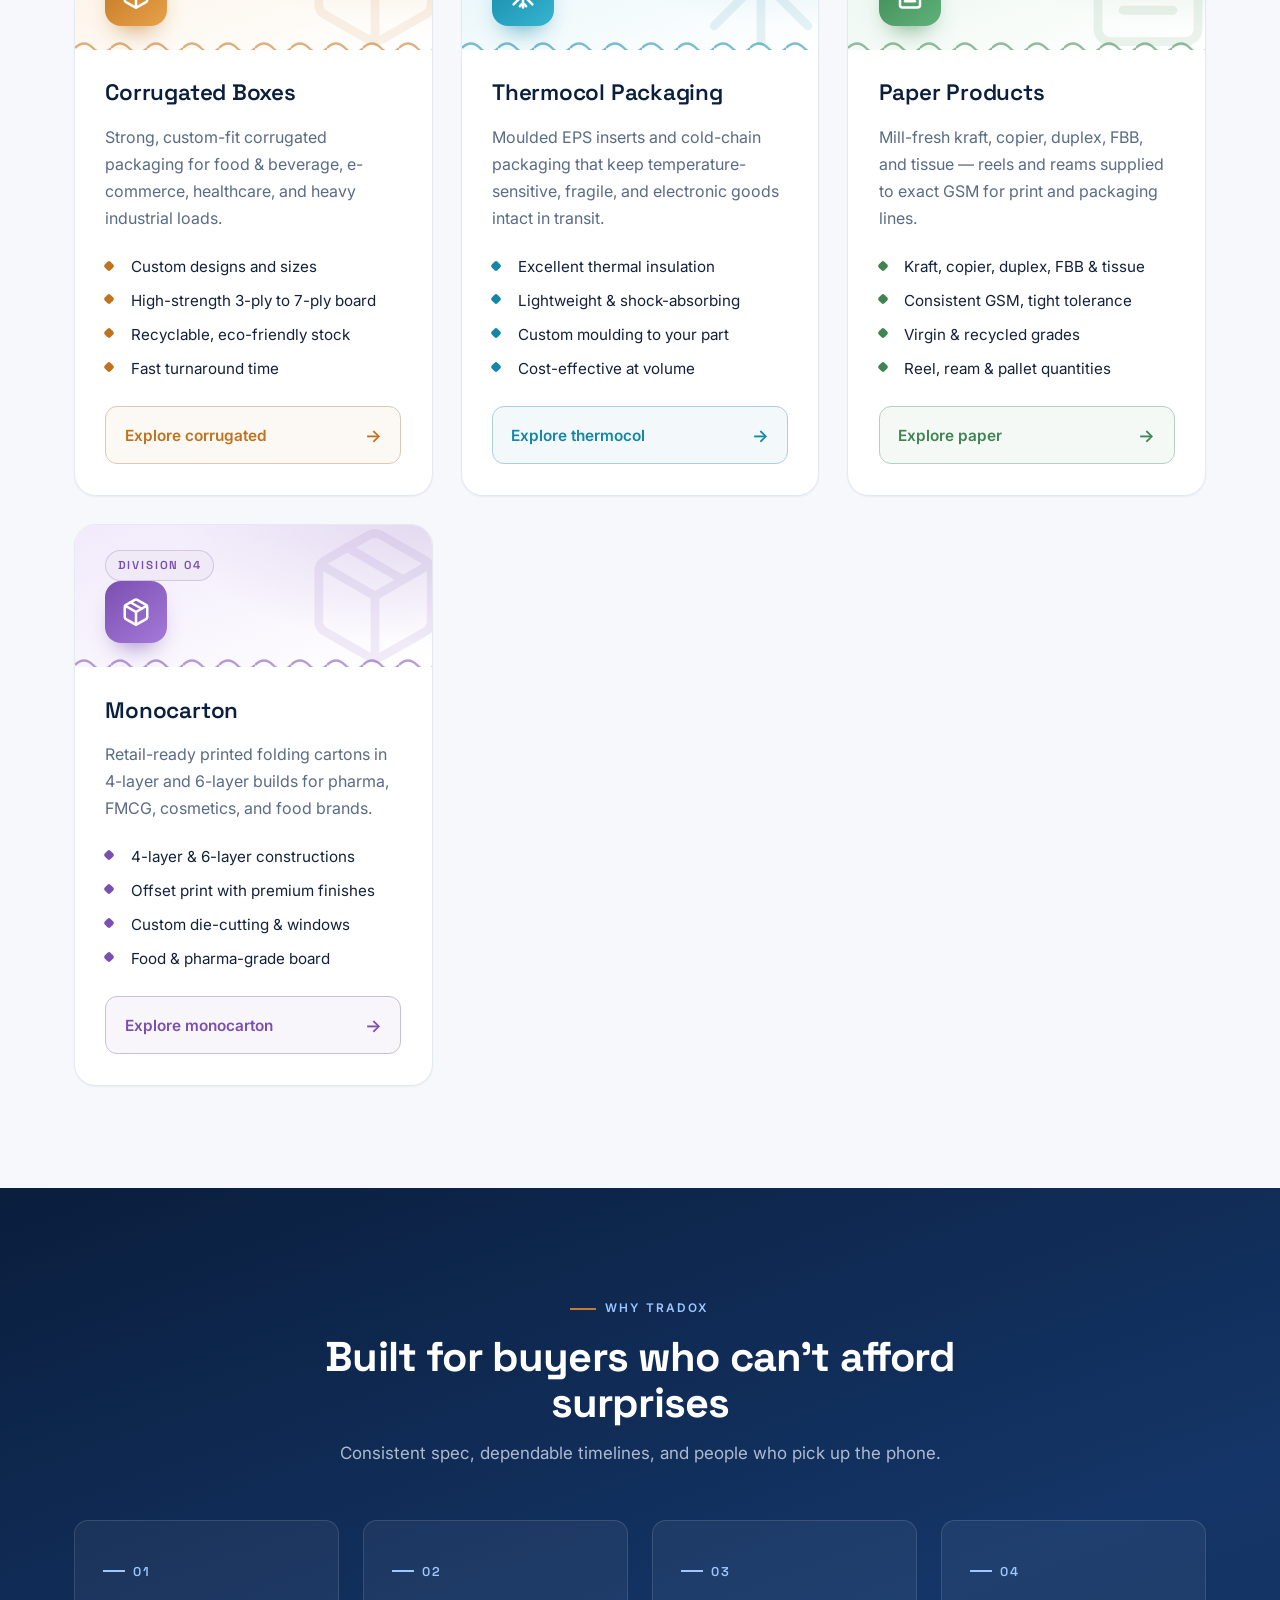
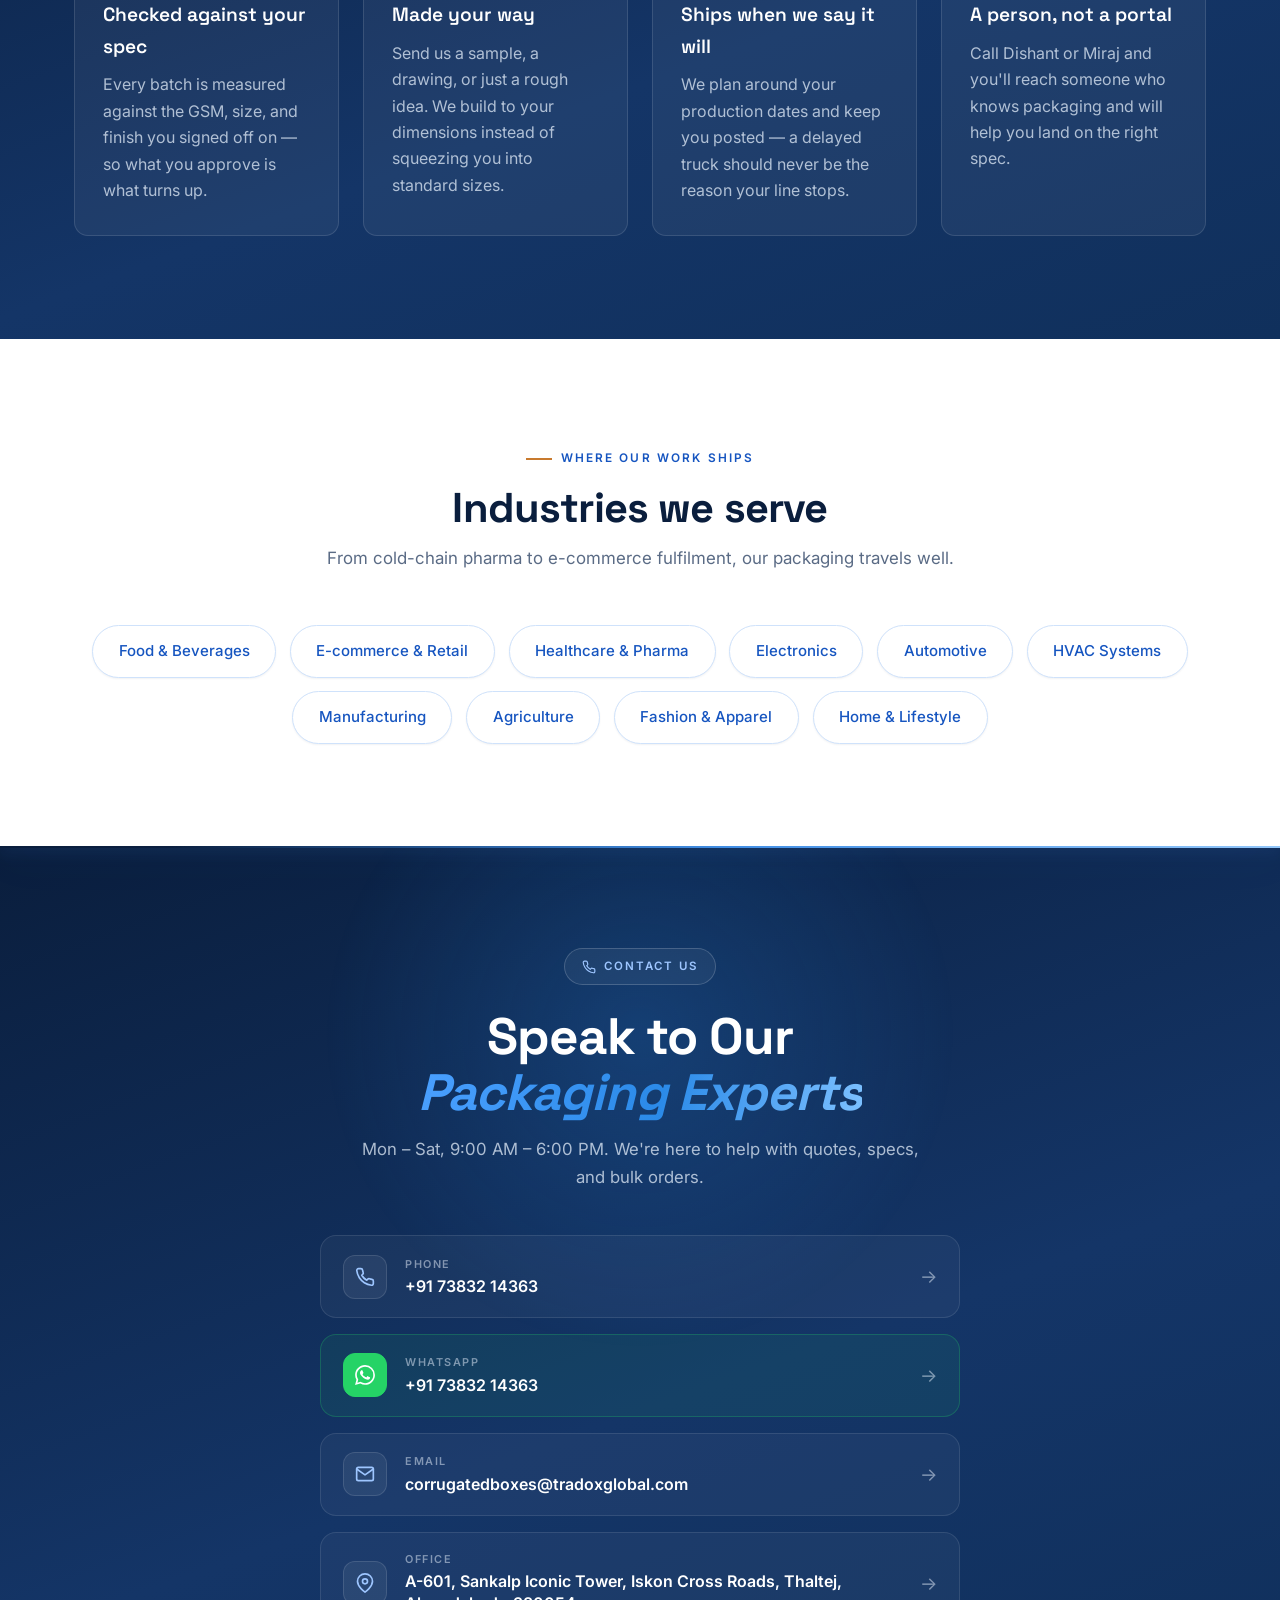
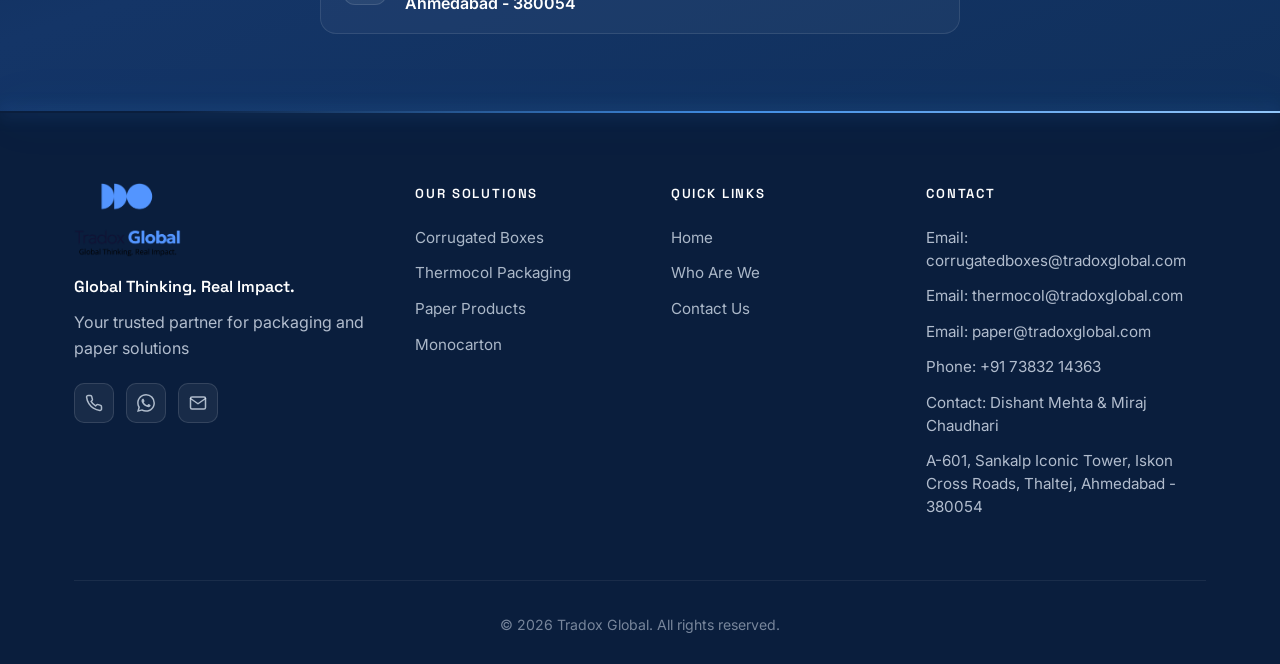
==== commit 0e075b0c: "Add Google Ads gtag (AW-18438080213) to all pages. Enables site-wide page view tracking and activate" ====
--- a/index.html
+++ b/index.html
@@ -11,6 +11,15 @@
     <link rel="icon" type="image/svg+xml" href="/favicon.svg">
     <link rel="alternate icon" href="/logo.png">
     <link rel="apple-touch-icon" href="/logo.png">
+    <!-- Google tag (gtag.js) -->
+    <script async src="https://www.googletagmanager.com/gtag/js?id=AW-18438080213"></script>
+    <script>
+      window.dataLayer = window.dataLayer || [];
+      function gtag(){dataLayer.push(arguments);}
+      gtag('js', new Date());
+
+      gtag('config', 'AW-18438080213');
+    </script>
 </head>
 <body>
     <!-- Navigation -->
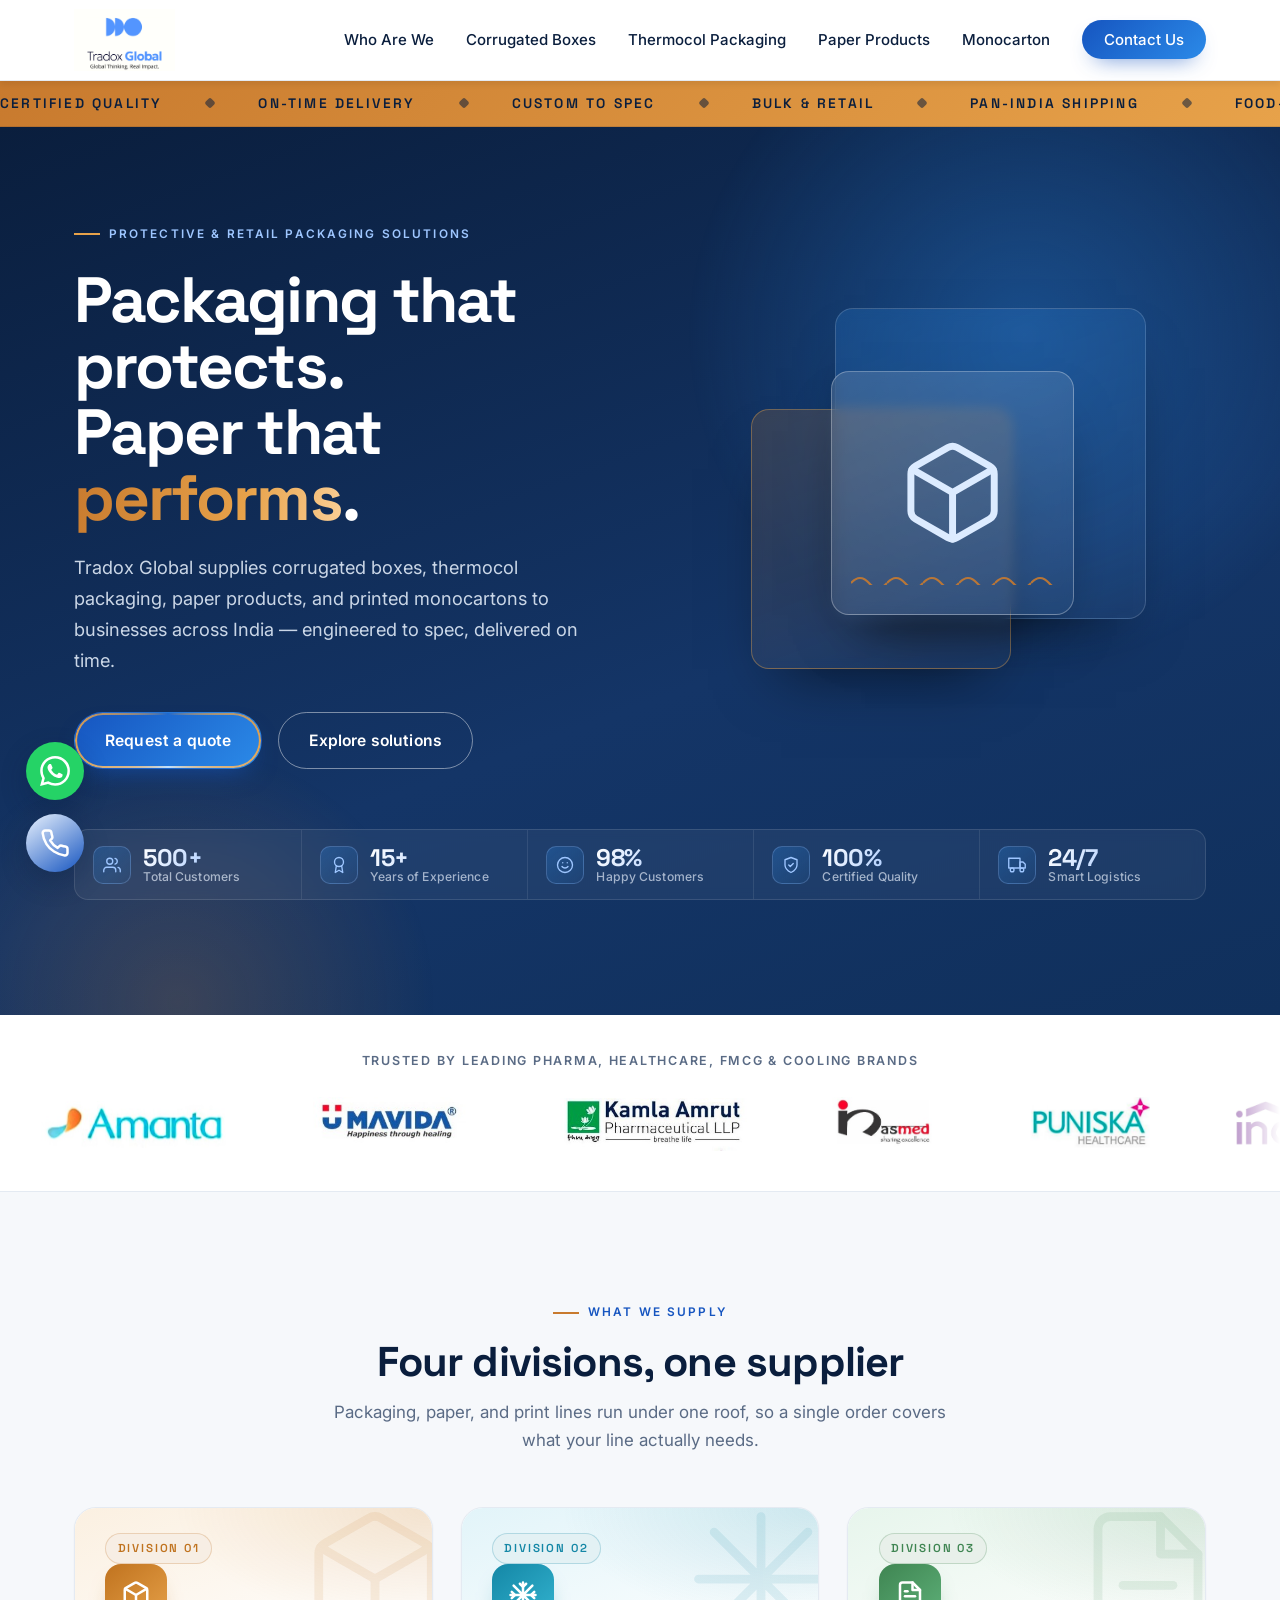
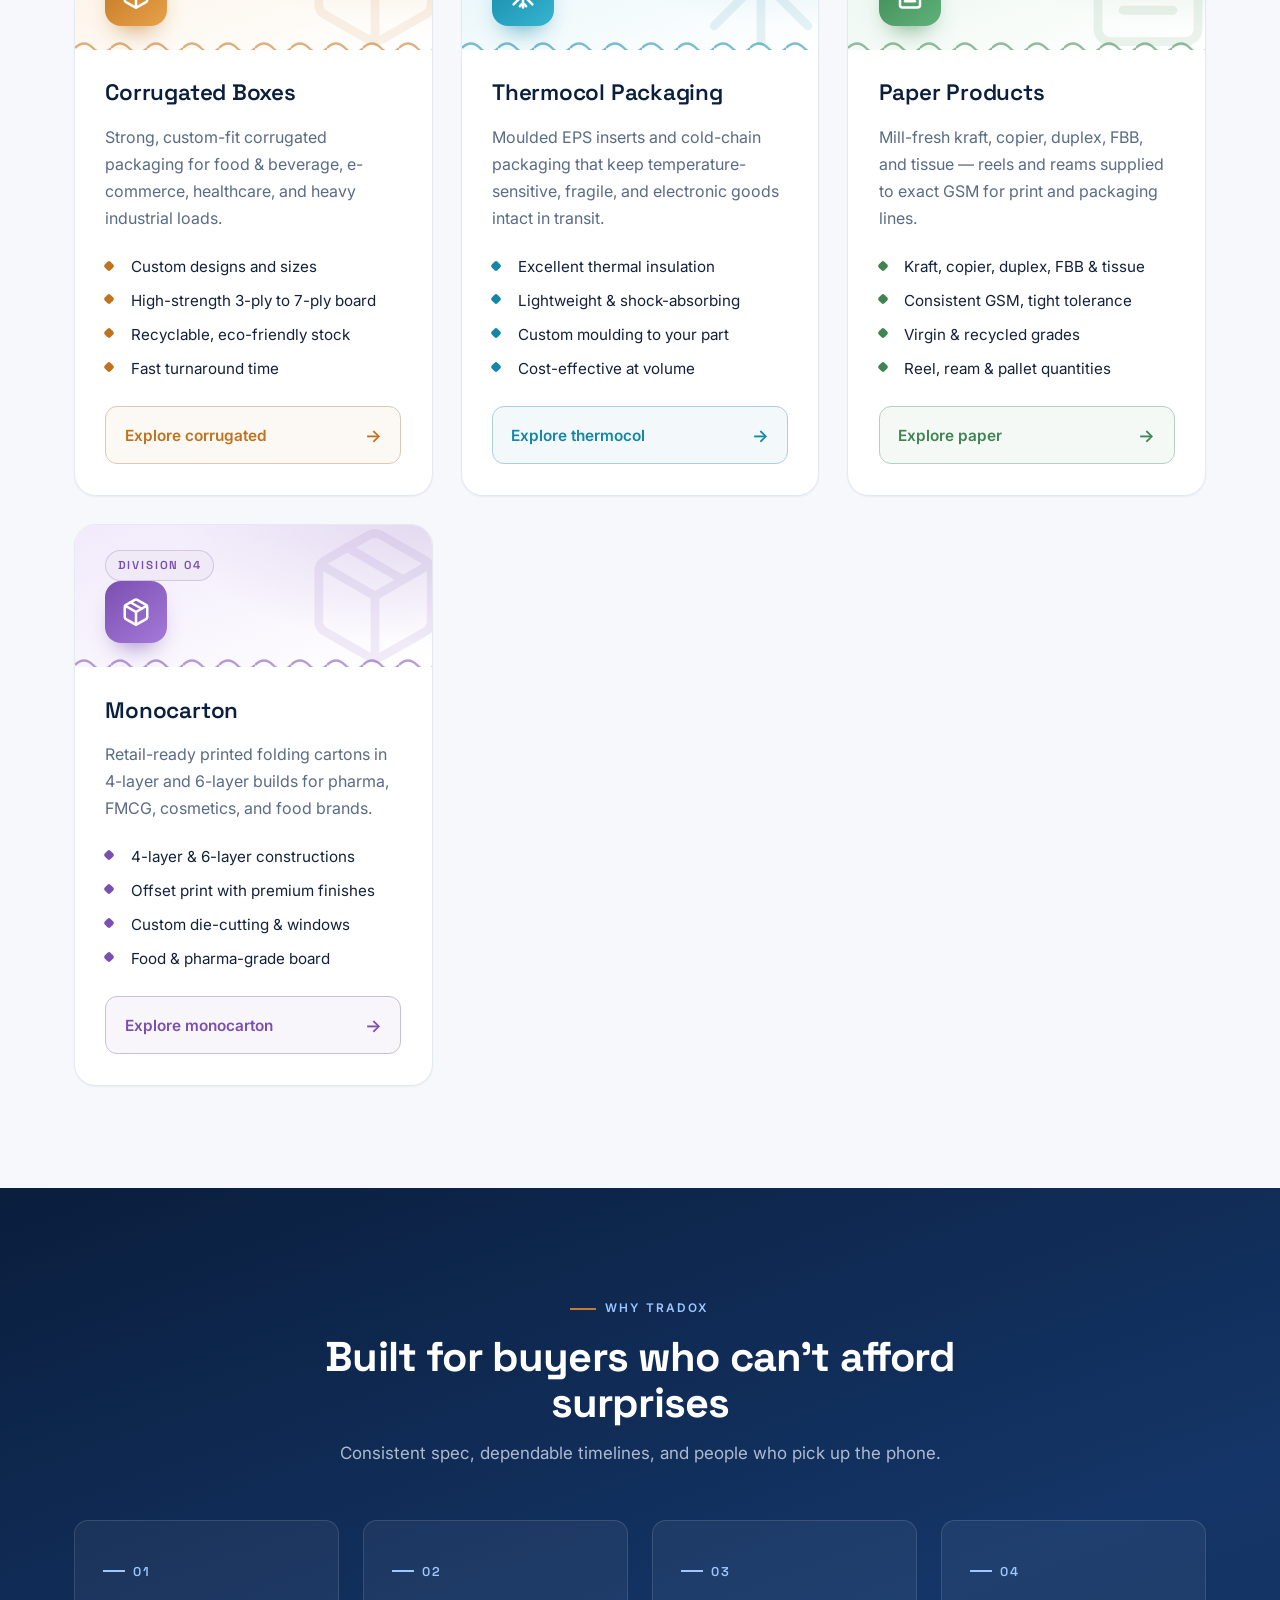
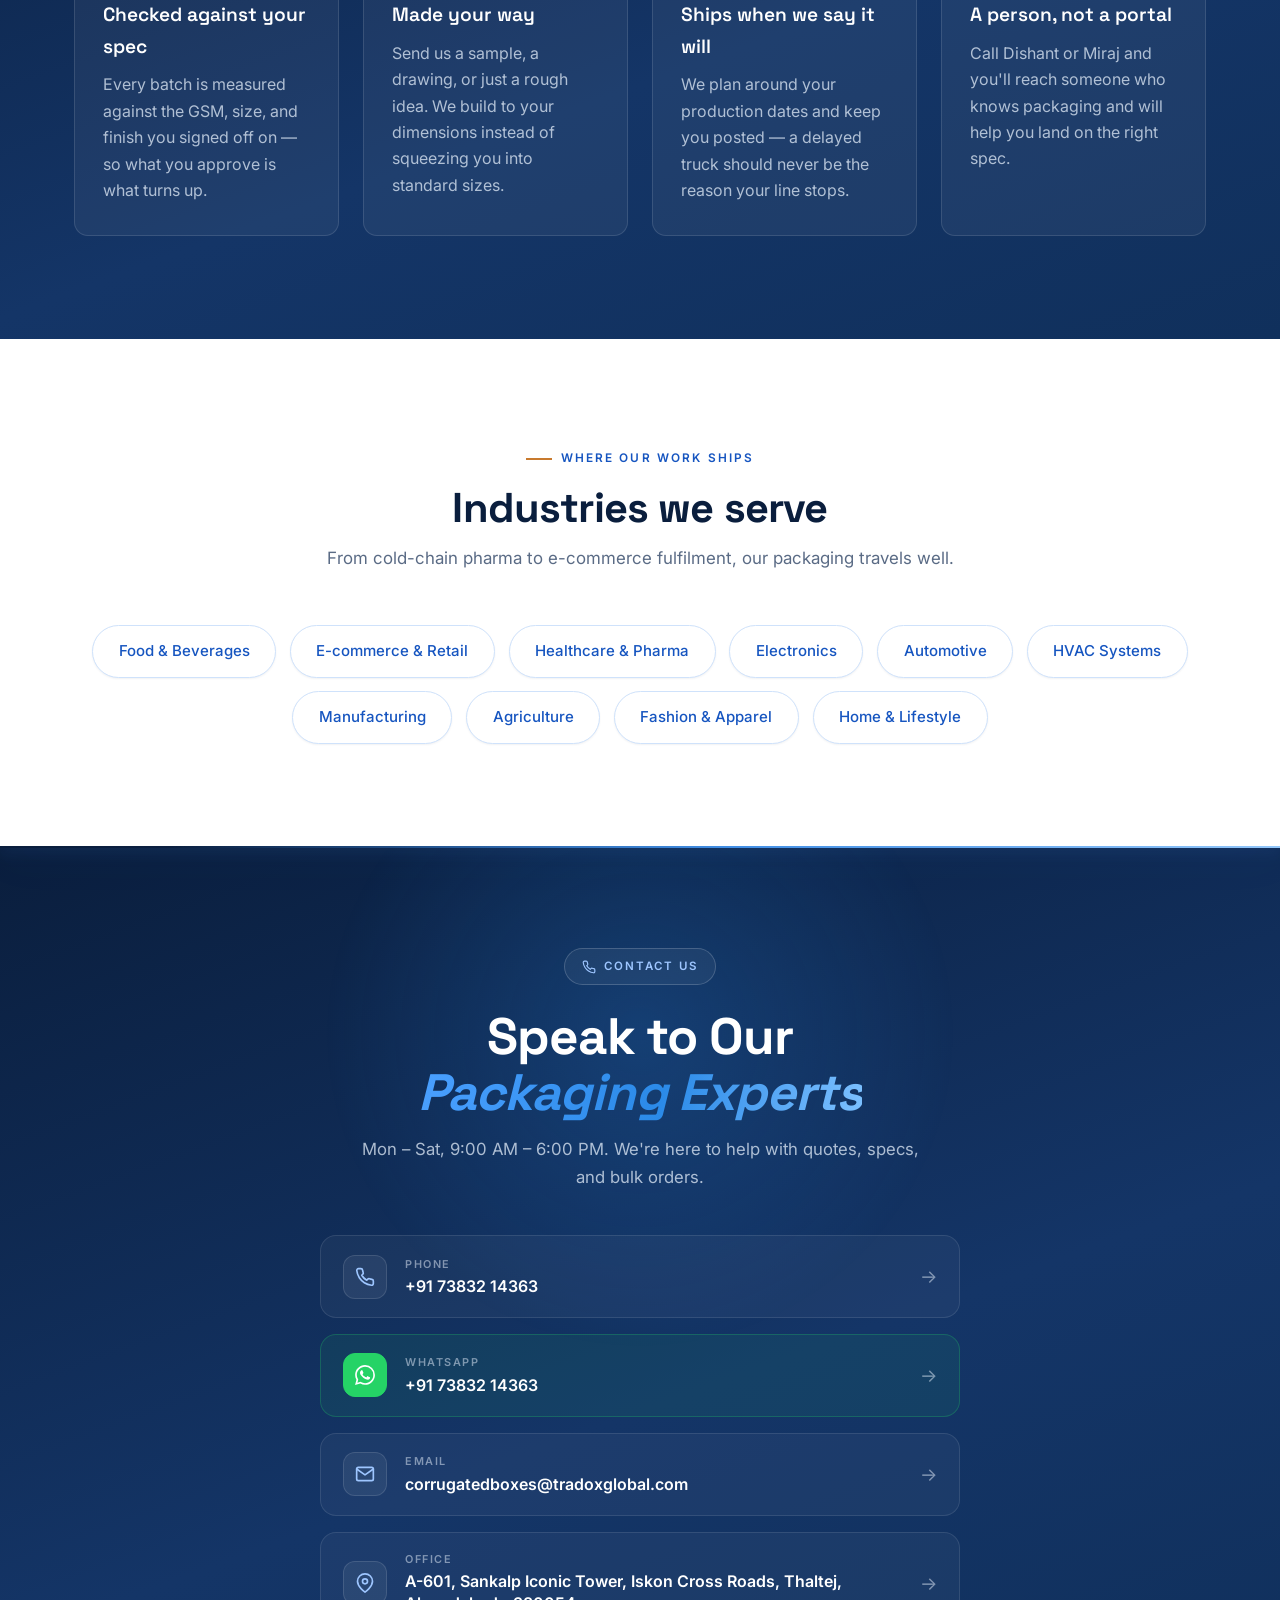
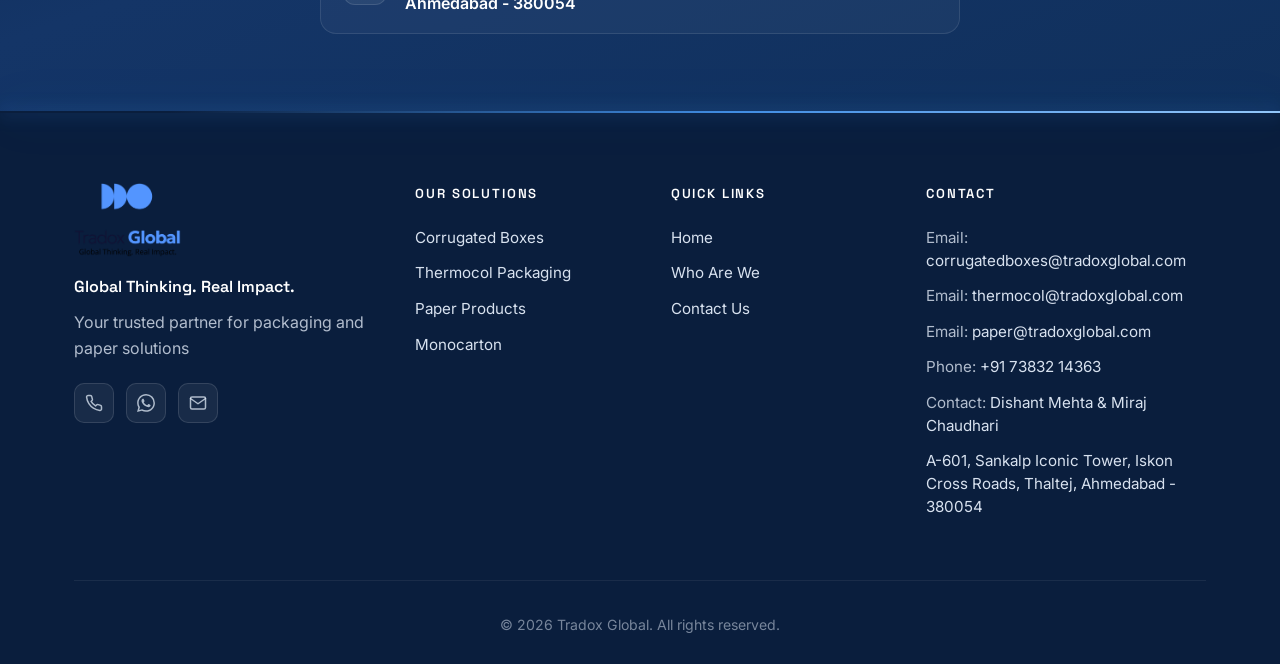
==== commit 2070272f: "Make footer contact details clickable without underlines Link email, phone, contact names, and offic" ====
--- a/index.html
+++ b/index.html
@@ -7,7 +7,7 @@
     <link rel="preconnect" href="https://fonts.googleapis.com">
     <link rel="preconnect" href="https://fonts.gstatic.com" crossorigin>
     <link href="https://fonts.googleapis.com/css2?family=Inter:wght@400;500;600;700&family=Space+Grotesk:wght@500;600;700&display=swap" rel="stylesheet">
-    <link rel="stylesheet" href="styles.css?v=20260910c">
+    <link rel="stylesheet" href="styles.css?v=20261008c">
     <link rel="icon" type="image/svg+xml" href="/favicon.svg">
     <link rel="alternate icon" href="/logo.png">
     <link rel="apple-touch-icon" href="/logo.png">
@@ -478,12 +478,12 @@
                 <div class="footer-col">
                     <h4>Contact</h4>
                     <ul>
-                        <li>Email: corrugatedboxes@tradoxglobal.com</li>
-                        <li>Email: thermocol@tradoxglobal.com</li>
-                        <li>Email: paper@tradoxglobal.com</li>
-                        <li>Phone: +91 73832 14363</li>
-                        <li>Contact: Dishant Mehta &amp; Miraj Chaudhari</li>
-                        <li>A-601, Sankalp Iconic Tower, Iskon Cross Roads, Thaltej, Ahmedabad - 380054</li>
+                        <li>Email: <a href="mailto:corrugatedboxes@tradoxglobal.com">corrugatedboxes@tradoxglobal.com</a></li>
+                        <li>Email: <a href="mailto:thermocol@tradoxglobal.com">thermocol@tradoxglobal.com</a></li>
+                        <li>Email: <a href="mailto:paper@tradoxglobal.com">paper@tradoxglobal.com</a></li>
+                        <li>Phone: <a href="tel:+917383214363">+91 73832 14363</a></li>
+                        <li>Contact: <a href="tel:+917383214363">Dishant Mehta &amp; Miraj Chaudhari</a></li>
+                        <li><a href="https://maps.google.com/?q=Sankalp+Iconic+Tower+Iskon+Cross+Roads+Thaltej+Ahmedabad+380054" target="_blank" rel="noopener">A-601, Sankalp Iconic Tower, Iskon Cross Roads, Thaltej, Ahmedabad - 380054</a></li>
                     </ul>
                 </div>
             </div>
--- a/styles.css
+++ b/styles.css
@@ -64,9 +64,28 @@
 
 /* Interior page themes, grounded in each product's material */
 body.theme-kraft { --page-accent: #C0731F; --page-accent-2: #E7A24A; --page-tint: #FBF0E1; --page-glow: rgba(200, 122, 46, 0.34); }
-body.theme-cyan  { --page-accent: #1487A6; --page-accent-2: #35B5D1; --page-tint: #E2F4F9; --page-glow: rgba(53, 181, 209, 0.32); }
+body.theme-cyan  {
+    --page-accent: #1487A6;
+    --page-accent-2: #35B5D1;
+    --page-tint: #E2F4F9;
+    --product-photo-bg: #E9F3F8;
+    --page-glow: rgba(53, 181, 209, 0.32);
+}
+
+body.theme-cyan .product-range {
+    background:
+        radial-gradient(130% 120% at 50% 0%, color-mix(in srgb, var(--page-accent) 12%, transparent), transparent 58%),
+        linear-gradient(180deg, var(--page-tint) 0%, var(--product-photo-bg) 42%, var(--product-photo-bg) 100%);
+}
 body.theme-paper { --page-accent: #3F8552; --page-accent-2: #5FB27A; --page-tint: #E7F5EC; --page-glow: rgba(95, 178, 122, 0.32); }
-body.theme-mono  { --page-accent: #7A4FB0; --page-accent-2: #A579D8; --page-tint: #F1EAFB; --page-glow: rgba(165, 121, 216, 0.32); }
+body.theme-mono  {
+    --page-accent: #7A4FB0;
+    --page-accent-2: #A579D8;
+    --page-tint: #F1EAFB;
+    /* Matches Gemini product mockup backgrounds (sampled from asset corners) */
+    --product-photo-bg: #E8DEF5;
+    --page-glow: rgba(165, 121, 216, 0.32);
+}
 
 /* ---------- Base ---------- */
 html {
@@ -1479,6 +1498,15 @@
 }
 
 .footer-col a:hover { color: var(--kraft-soft); }
+
+.footer-col ul li a {
+    color: rgba(233, 242, 254, 0.92);
+    text-decoration: none;
+}
+
+.footer-col ul li a:hover {
+    color: var(--kraft-soft);
+}
 
 .footer-bottom {
     text-align: center;
@@ -1681,6 +1709,36 @@
 .product-image svg .det { stroke-width: 1.7; }
 .product-card:hover .product-image svg { transform: scale(1.06) translateY(-2px); }
 
+/* Photo product cards: show full image (unchanged assets), scaled to the band */
+.product-image:has(> img) {
+    height: 260px;
+    display: flex;
+    align-items: stretch;
+    justify-content: stretch;
+    padding: 0;
+    background: var(--product-photo-bg, var(--page-tint));
+}
+
+body.theme-mono .product-range {
+    background:
+        radial-gradient(130% 120% at 50% 0%, color-mix(in srgb, var(--page-accent) 12%, transparent), transparent 58%),
+        linear-gradient(180deg, var(--page-tint) 0%, var(--product-photo-bg) 42%, var(--product-photo-bg) 100%);
+}
+
+.product-image > img {
+    position: absolute;
+    inset: 0;
+    width: 100%;
+    height: 100%;
+    object-fit: contain;
+    object-position: center;
+    border-radius: 0;
+}
+
+.product-card:hover .product-image > img {
+    transform: scale(1.03);
+}
+
 /* fluted baseline on product imagery */
 .product-image::after {
     content: "";
@@ -2158,6 +2216,8 @@
     .page-hero p { font-size: 1rem; }
     .contact-cta-title { font-size: clamp(1.75rem, 7.4vw, 2.3rem); }
     .contact-cta-sub { font-size: 0.98rem; }
+
+    .product-image:has(> img) { height: 220px; }
 
     /* Compact trusted-by band */
     .clients-strip { padding: 1.75rem 0 2rem; }
